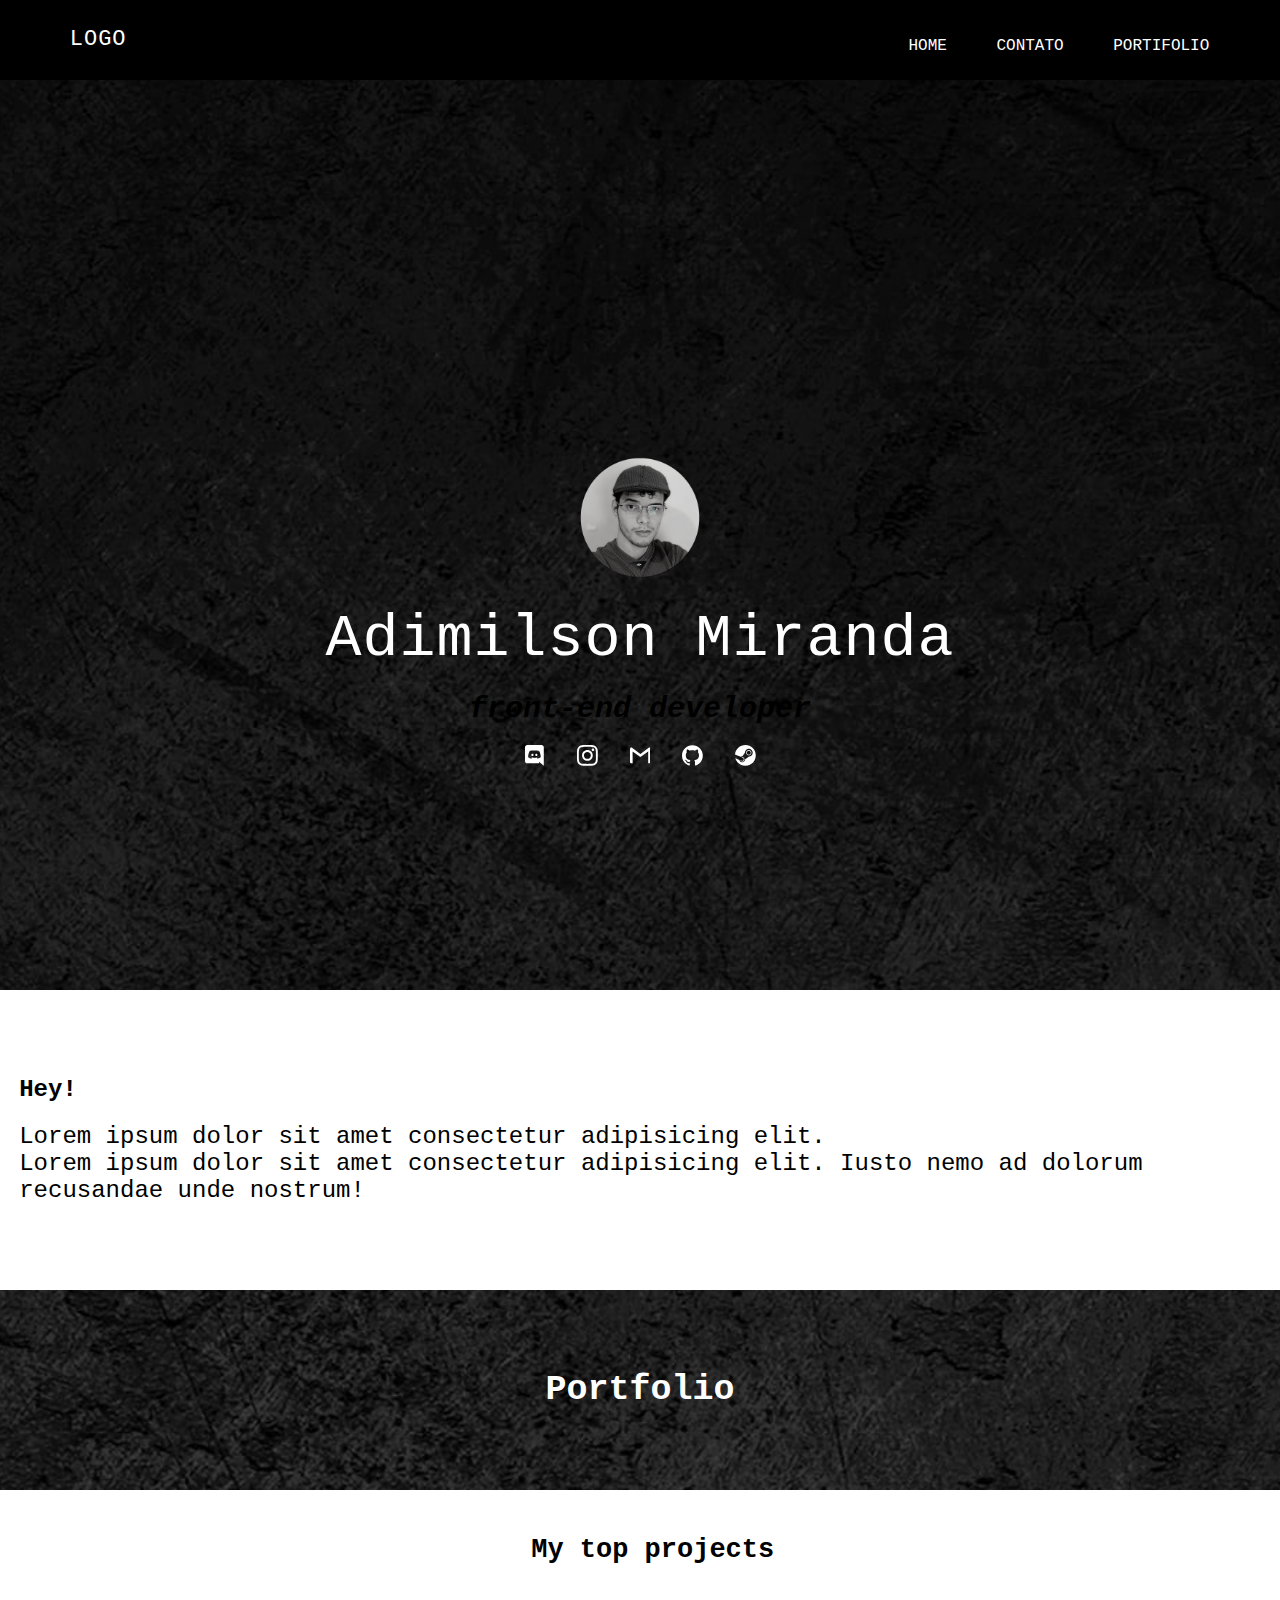
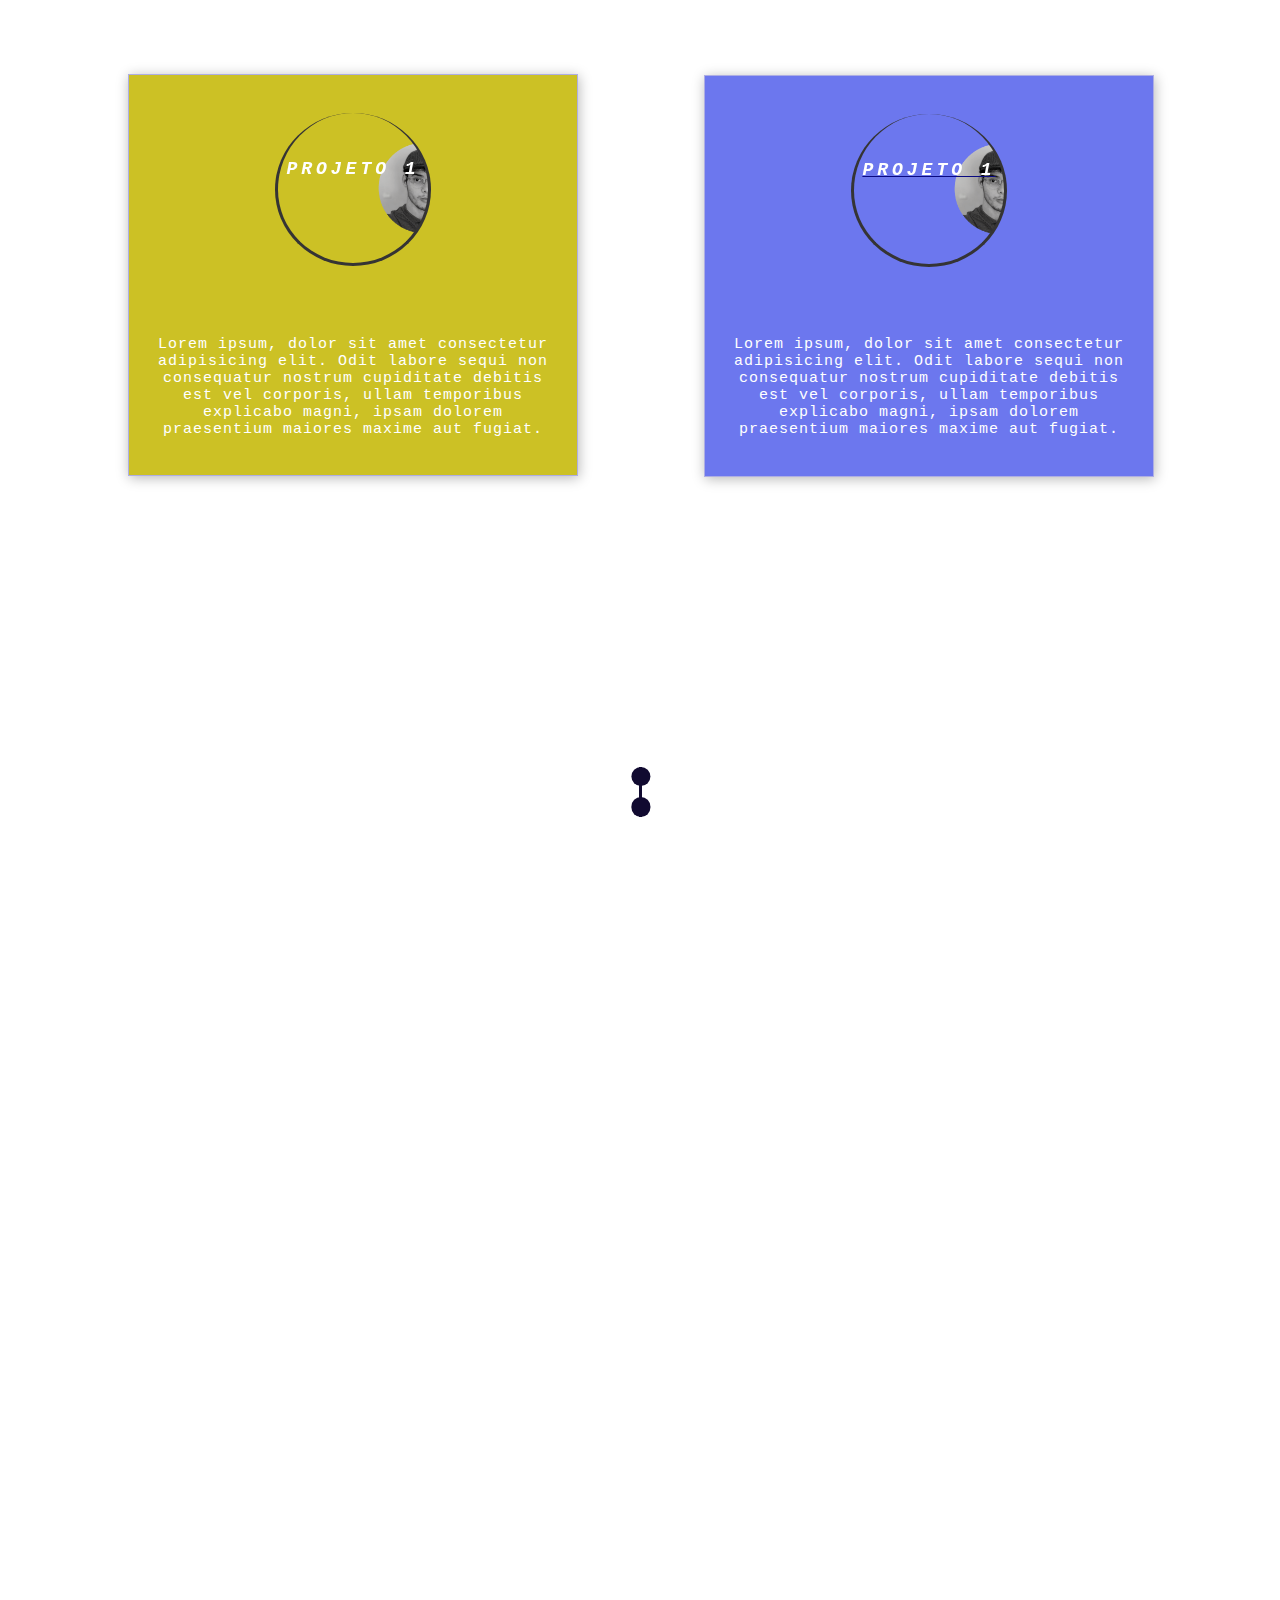
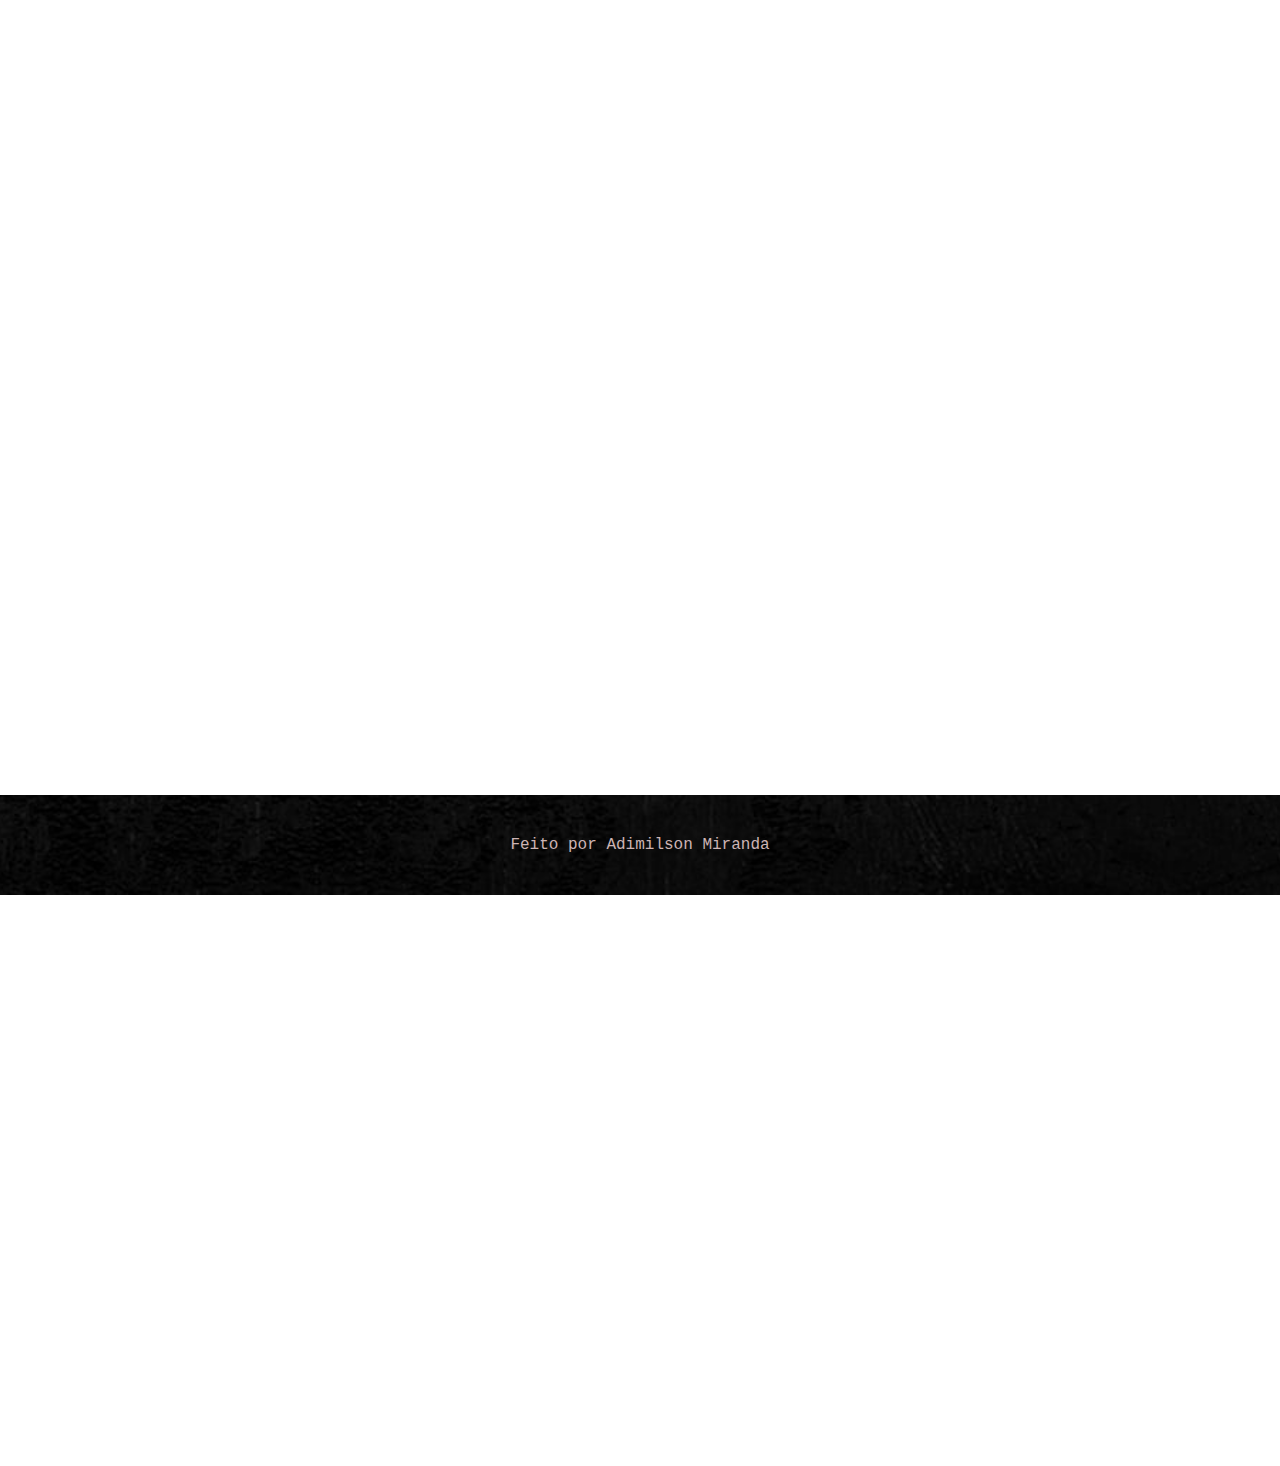
==== index.html @ b528f804 "commit" ====
<!DOCTYPE html>
<html lang="en">
<head>
    <meta charset="UTF-8">
    <meta name="viewport" content="width=device-width, initial-scale=1.0">
    <link rel="stylesheet" href="style.css">
    <title>Portifolio</title>
</head>
<body>
    <header>
        <main class="mine">
        <div class="checkbox-wrapper">
                <div class="nav">
                    <div class="logo"> 
                      LOGO
                    </div>
                        <div class="menu">
                            <nav class="menu-items">
                                <ul>
                                   <li>
                                        <a href="index.html">HOME</a>
                                    </li>
                                    <li>
                                        <a href="index2.html">CONTATO</a>
                                    </li>
                                    <li>
                                        <a href="#">PORTIFOLIO</a>
                                    </li>
                                </ul>
                            </nav>
                        </div>
                </div>
            </div>
        </div>
    </main>
    </header>
    
    <header class="header-container">
        <div class="container1">
            <img src="./img/3.png" width="100%" height="100%" />
        </div>
        <h1>Adimilson Miranda</h1>
        <h2>front-end developer</h2>
            <div class="social-media">
                <a target="_blank" rel="noopener" class="click.discord" title="DiogoCorreia#7295">
                    <svg class="jss17" role="img" viewBox="0 0 24 24">
                        <title>Discord</title>
                        <path d="M20.222 0c1.406 0 2.54 1.137 2.607 2.475V24l-2.677-2.273-1.47-1.338-1.604-1.398.67 2.205H3.71c-1.402 0-2.54-1.065-2.54-2.476V2.48C1.17 1.142 2.31.003 3.715.003h16.5L20.222 0zm-6.118 5.683h-.03l-.202.2c2.073.6 3.076 1.537 3.076 1.537-1.336-.668-2.54-1.002-3.744-1.137-.87-.135-1.74-.064-2.475 0h-.2c-.47 0-1.47.2-2.81.735-.467.203-.735.336-.735.336s1.002-1.002 3.21-1.537l-.135-.135s-1.672-.064-3.477 1.27c0 0-1.805 3.144-1.805 7.02 0 0 1 1.74 3.743 1.806 0 0 .4-.533.805-1.002-1.54-.468-2.14-1.404-2.14-1.404s.134.066.335.2h.06c.03 0 .044.015.06.03v.006c.016.016.03.03.06.03.33.136.66.27.93.4.466.202 1.065.403 1.8.536.93.135 1.996.2 3.21 0 .6-.135 1.2-.267 1.8-.535.39-.2.87-.4 1.397-.737 0 0-.6.936-2.205 1.404.33.466.795 1 .795 1 2.744-.06 3.81-1.8 3.87-1.726 0-3.87-1.815-7.02-1.815-7.02-1.635-1.214-3.165-1.26-3.435-1.26l.056-.02zm.168 4.413c.703 0 1.27.6 1.27 1.335 0 .74-.57 1.34-1.27 1.34-.7 0-1.27-.6-1.27-1.334.002-.74.573-1.338 1.27-1.338zm-4.543 0c.7 0 1.266.6 1.266 1.335 0 .74-.57 1.34-1.27 1.34-.7 0-1.27-.6-1.27-1.334 0-.74.57-1.338 1.27-1.338z"></path>
                    </svg>
                </a>
        
                <a target="_blank" rel="noopener" class="click.instagram" href="https://www.instagram.com/diogotc2002/" title="@diogotc2002">
                    <svg class="jss17" role="img" viewBox="0 0 24 24">
                        <title>Instagram</title>
                        <path d="M12 0C8.74 0 8.333.015 7.053.072 5.775.132 4.905.333 4.14.63c-.789.306-1.459.717-2.126 1.384S.935 3.35.63 4.14C.333 4.905.131 5.775.072 7.053.012 8.333 0 8.74 0 12s.015 3.667.072 4.947c.06 1.277.261 2.148.558 2.913.306.788.717 1.459 1.384 2.126.667.666 1.336 1.079 2.126 1.384.766.296 1.636.499 2.913.558C8.333 23.988 8.74 24 12 24s3.667-.015 4.947-.072c1.277-.06 2.148-.262 2.913-.558.788-.306 1.459-.718 2.126-1.384.666-.667 1.079-1.335 1.384-2.126.296-.765.499-1.636.558-2.913.06-1.28.072-1.687.072-4.947s-.015-3.667-.072-4.947c-.06-1.277-.262-2.149-.558-2.913-.306-.789-.718-1.459-1.384-2.126C21.319 1.347 20.651.935 19.86.63c-.765-.297-1.636-.499-2.913-.558C15.667.012 15.26 0 12 0zm0 2.16c3.203 0 3.585.016 4.85.071 1.17.055 1.805.249 2.227.415.562.217.96.477 1.382.896.419.42.679.819.896 1.381.164.422.36 1.057.413 2.227.057 1.266.07 1.646.07 4.85s-.015 3.585-.074 4.85c-.061 1.17-.256 1.805-.421 2.227-.224.562-.479.96-.899 1.382-.419.419-.824.679-1.38.896-.42.164-1.065.36-2.235.413-1.274.057-1.649.07-4.859.07-3.211 0-3.586-.015-4.859-.074-1.171-.061-1.816-.256-2.236-.421-.569-.224-.96-.479-1.379-.899-.421-.419-.69-.824-.9-1.38-.165-.42-.359-1.065-.42-2.235-.045-1.26-.061-1.649-.061-4.844 0-3.196.016-3.586.061-4.861.061-1.17.255-1.814.42-2.234.21-.57.479-.96.9-1.381.419-.419.81-.689 1.379-.898.42-.166 1.051-.361 2.221-.421 1.275-.045 1.65-.06 4.859-.06l.045.03zm0 3.678c-3.405 0-6.162 2.76-6.162 6.162 0 3.405 2.76 6.162 6.162 6.162 3.405 0 6.162-2.76 6.162-6.162 0-3.405-2.76-6.162-6.162-6.162zM12 16c-2.21 0-4-1.79-4-4s1.79-4 4-4 4 1.79 4 4-1.79 4-4 4zm7.846-10.405c0 .795-.646 1.44-1.44 1.44-.795 0-1.44-.646-1.44-1.44 0-.794.646-1.439 1.44-1.439.793-.001 1.44.645 1.44 1.439z"></path>
                    </svg>
                </a>
        
                <a target="_blank" rel="noopener" class="click.email" href="mailto:me@diogotc.com" title="me@diogotc.com">
                    <svg class="jss17" role="img" viewBox="0 0 24 24">
                        <title>E-mail</title>
                        <path d="M24 4.5v15c0 .85-.65 1.5-1.5 1.5H21V7.387l-9 6.463-9-6.463V21H1.5C.649 21 0 20.35 0 19.5v-15c0-.425.162-.8.431-1.068C.7 3.16 1.076 3 1.5 3H2l10 7.25L22 3h.5c.425 0 .8.162 1.069.432.27.268.431.643.431 1.068z"></path>
                    </svg>
                </a>
        
                <a target="_blank" rel="noopener" class="click.github" href="https://github.com/diogotcorreia" title="diogotcorreia">
                    <svg class="jss17" role="img" viewBox="0 0 24 24">
                        <title>GitHub</title>
                        <path d="M12 .297c-6.63 0-12 5.373-12 12 0 5.303 3.438 9.8 8.205 11.385.6.113.82-.258.82-.577 0-.285-.01-1.04-.015-2.04-3.338.724-4.042-1.61-4.042-1.61C4.422 18.07 3.633 17.7 3.633 17.7c-1.087-.744.084-.729.084-.729 1.205.084 1.838 1.236 1.838 1.236 1.07 1.835 2.809 1.305 3.495.998.108-.776.417-1.305.76-1.605-2.665-.3-5.466-1.332-5.466-5.93 0-1.31.465-2.38 1.235-3.22-.135-.303-.54-1.523.105-3.176 0 0 1.005-.322 3.3 1.23.96-.267 1.98-.399 3-.405 1.02.006 2.04.138 3 .405 2.28-1.552 3.285-1.23 3.285-1.23.645 1.653.24 2.873.12 3.176.765.84 1.23 1.91 1.23 3.22 0 4.61-2.805 5.625-5.475 5.92.42.36.81 1.096.81 2.22 0 1.606-.015 2.896-.015 3.286 0 .315.21.69.825.57C20.565 22.092 24 17.592 24 12.297c0-6.627-5.373-12-12-12"></path>
                    </svg>
                </a>
        
                <a target="_blank" rel="noopener" class="click.steam" href="https://steamcommunity.com/id/rexcantor64" title="rexcantor64">
                    <svg class="jss17" role="img" viewBox="0 0 24 24">
                        <title>Steam</title>
                        <path d="M11.979 0C5.678 0 .511 4.86.022 11.037l6.432 2.658c.545-.371 1.203-.59 1.912-.59.063 0 .125.004.188.006l2.861-4.142V8.91c0-2.495 2.028-4.524 4.524-4.524 2.494 0 4.524 2.031 4.524 4.527s-2.03 4.525-4.524 4.525h-.105l-4.076 2.911c0 .052.004.105.004.159 0 1.875-1.515 3.396-3.39 3.396-1.635 0-3.016-1.173-3.331-2.727L.436 15.27C1.862 20.307 6.486 24 11.979 24c6.627 0 11.999-5.373 11.999-12S18.605 0 11.979 0zM7.54 18.21l-1.473-.61c.262.543.714.999 1.314 1.25 1.297.539 2.793-.076 3.332-1.375.263-.63.264-1.319.005-1.949s-.75-1.121-1.377-1.383c-.624-.26-1.29-.249-1.878-.03l1.523.63c.956.4 1.409 1.5 1.009 2.455-.397.957-1.497 1.41-2.454 1.012H7.54zm11.415-9.303c0-1.662-1.353-3.015-3.015-3.015-1.665 0-3.015 1.353-3.015 3.015 0 1.665 1.35 3.015 3.015 3.015 1.663 0 3.015-1.35 3.015-3.015zm-5.273-.005c0-1.252 1.013-2.266 2.265-2.266 1.249 0 2.266 1.014 2.266 2.266 0 1.251-1.017 2.265-2.266 2.265-1.253 0-2.265-1.014-2.265-2.265z"></path>
                    </svg>
                </a>
            </div>
        </div>
    </header>
        <div class="MuiBox" id="aboutme">
            <div class="MuiContainer">
                <div>
                    <p class="hey">
                        <strong>Hey!</strong>
                    </p>
                    <p>Lorem ipsum dolor sit amet consectetur adipisicing elit.<br>
                        Lorem ipsum dolor sit amet consectetur adipisicing elit. Iusto nemo ad 
                        dolorum recusandae unde nostrum!
                    </p>
                </div>
            </div>
        </div>
        <div class="jss19" id="portfolio">
            <h4 class="portifolio">Portfolio</h4>
        </div>
    <main class="container">
        <h5 class="topprojects">My top projects</h5>
        <div class="card-container">
            <a href="https://github.com/AdimilsonMS/Google.homePage">
            <div class="card">
                <div class="card-wrapper">
                    <h2>Projeto 1</h2>
                    <p>Vem ver</p>
                </div>
            </div>
            </a>
            <div class="card-text">
                Lorem ipsum, dolor sit amet consectetur adipisicing elit. Odit labore sequi non consequatur
                nostrum cupiditate debitis est vel corporis, ullam temporibus explicabo magni, ipsam dolorem praesentium maiores maxime aut fugiat.
            </div>
        </div>
    </main>
    <main class="container">
        <div class="card-container2">
           <a href="https://github.com/AdimilsonMS/InstagramLoginScreen">
            <div class="card">
                <div class="card-wrapper"> 
                    <h2>Projeto 1</h2>
                    <p>Vem ver</p>
                </div>
            </div>
            </a>
            <div class="card-text">
                Lorem ipsum, dolor sit amet consectetur adipisicing elit. Odit labore sequi non consequatur
                nostrum cupiditate debitis est vel corporis, ullam temporibus explicabo magni, ipsam dolorem praesentium maiores maxime aut fugiat.
            </div>
        </div>
        <div class="container">
            <div class="top-section">
                <h1>Timeline</h1>
            </div>
        </div>
        <div class="timeline">
            <div class="line"></div>
            <div class="section">
                <div class="bead"></div>
                <div class="content">
                   <h2>Web Design</h2>
                    <p>
                        Lorem ipsum dolor sit amet consectetur adipisicing elit. 
                        Laudantium, doloribus consequatur recusandae quaerat modi tempore tempora 
                    </p>
                </div>
            </div>
    
    
            <div class="section">
                <div class="bead"></div>
                <div class="content">
                   <h2>Backend</h2>
                    <p>
                        Lorem ipsum dolor sit amet consectetur adipisicing elit. 
                        Laudantium, doloribus consequatur recusandae quaerat modi tempore tempora 
                    </p>
                </div>
            </div>
    
    
            <div class="section">
                <div class="bead"></div>
                <div class="content">
                   <h2>SEO optimized</h2>
                    <p>
                        Lorem ipsum dolor sit amet consectetur adipisicing elit. 
                        Laudantium, doloribus consequatur recusandae quaerat modi tempore tempora 
                    </p>
                </div>
            </div>
    
    
            <div class="section">
                <div class="bead"></div>
                <div class="content">
                   <h2>Web Design</h2>
                    <p>
                        Lorem ipsum dolor sit amet consectetur adipisicing elit. 
                        Laudantium, doloribus consequatur recusandae quaerat modi tempore tempora 
                    </p>
                </div>
            </div>
            
        </div>
        
        <script src="timeline.js"></script>
    
    </main>
    <footer class="footer">
        Feito por Adimilson Miranda
    </footer>
</body>
</html>
---- style.css ----
body {
    margin: 0;
    padding: 0;
    width: 100%;
    font-family:OCR A Std, monospace;
    background-image:url("./img/background2.jpg");
    background-repeat: no-repeat;
    background-size: cover;
    background-position: center;
    
}

svg {
    filter: invert(100%) sepia(100%) saturate(0%) hue-rotate(288deg) brightness(102%) contrast(102%);
}

.nav {
    position: fixed;
    top: 0;
    left: 0;
    margin: 0;
    padding: 0;
    width: 100%;
    height: 80px;
    background-color: black;
    z-index: 12;
}

.logo {
    letter-spacing: 1px;
    float: left;
    color: rgb(255, 255, 255);
    font-size: 22px;
    line-height: 80px;
    padding: 0 6ex;
}
.menu {
    float: right;
    line-height: 60px;
    margin: 0;
    padding: 0 6ex;
}

.menu ul {
    list-style: none;
}

.menu ul li{
    display: inline-block;
    
}

.menu ul li a {
    text-decoration: none;
    color: white;
    font-weight: lighter;
    padding: 0 20px;
    
}

.header-container {
    height: 150vh;
    width: 100%;
    background-color: none;
    margin-top: -35.5rem;
    background-repeat: no-repeat;
    background-position: center;
    display:flex;
    box-sizing: border-box;
    align-content: center;
    flex-direction: column;
    justify-content: flex-end;
    align-items: center;

}

.portifolio {
    display: flex;
    align-items: center;
    flex-direction: column-reverse;
    font-size: 35px;
    margin: 5rem;
    color: white;
}

.topprojects {
    display: flex;
    align-items: center;
    flex-direction: column-reverse;
    font-size: 27px;
    margin-left: 41.5%;
    color: black;
}

.container1 img {
    max-width: 350px;
    width: auto;
    height: auto;
    color: white; 
}



h1 {
    font-size: 60px;
    text-transform: 4px;
    letter-spacing: 2px;
    margin-top: -1rem;
    color: white;
    margin-bottom: 0%;
}
h2 {
    font-size: 30px;
    font-style: italic;
    text-transform: 4px;
    margin-top: .3rem;
    color: white;
}

.social-media {
    margin-top: 1rem;
    display: flex;
    align-items: center;
    margin-top: -1rem;


}

.social-media a {
    text-decoration: none;
    padding: 1rem;
    min-width: 1.3rem;
    display: flex;
    align-items: center;
    justify-content: center;
    transition: .5s ease-in-out;
    background-color: none;

}

a:hover {
    background-color: none;
}



.MuiContainer {
    margin: 3rem 0;
    width: 100%;
    height: 300px;
    display: flex;
    align-items: center;
    justify-content: center;
    text-align:left;
    font-size: 1.5rem;
    background-color: white;
    color: black;
    margin-top: 13rem;
    
}

.container {
    font-size: 10px;
    height:auto;
    width: 100%;
    display: flex;
    flex-direction: column;
    justify-content: space-evenly;
    background-color: white;
    align-content: flex-start;
    flex-wrap: wrap;
}

.card-container {
    box-shadow: 1px 2px 12px rgba(0, 0, 0, 0.284);
    display: flex;
    flex-direction: column;
    justify-content: space-evenly;
    align-items: center;
    height: 400px;
    width: 35%;
    border: 1.5px solid #aeaee3;
    margin: 4rem;
    margin-left: 8rem;
    margin-bottom: 3rem;
    background-color: rgb(204, 193, 37);

}

.card-container2 {
    box-shadow: 1px 2px 12px rgba(0, 0, 0, 0.284);
    display: flex;
    flex-direction: column;
    justify-content: space-evenly;
    align-items: center;
    height: 400px;
    width: 35%;
    border: 1.5px solid #aeaee3;
    margin-left: 55%;
    margin-top: -28.1rem;
    margin-bottom: 3rem;
    background-color: rgb(108, 119, 238);
}


.header a {
    margin: 10px 0;
    color:#d6c3c3;
    text-decoration: none;
    text-transform: uppercase;
    letter-spacing: 4px;
    font-size: 40px;
}

.card-container a {
    text-decoration: none;
    background: none;
}

.card {
    width: 150px;
    height: 150px;
    border-radius: 100%;
    border: solid 3px;
    margin: 2rem 0 2rem 0;
    margin-top: 1px;
    display: flex;
    align-items: center;
    justify-content:center;
    background-color: none;
    background-image: url("./img/1.png");
    background-position: center;
    background-size: cover;
    background-repeat: no-repeat;
    filter: grayscale(0.5);
    color:#363434;
    cursor: pointer;
    transition: 0.5s ease-in-out;
    text-decoration: none;
    border-top: 3rem;
}
.card-text {
    width: 90%;
    letter-spacing: 1px;
    color: rgb(255, 255, 255);
    font-size: 15px;
    text-align: center;
 
}

.card-wrapper {
    text-align: center;
    display: flex;
    flex-direction: column;
    justify-content:center;
    align-items: center;
    position: relative;
    text-decoration: none;
}

.card-wrapper::before {
    content: '';
    position: absolute;
    height: 100px;
    width: 100px;
    border-radius: 50%;
    display: block;
    border: 1px solid #bee8af;
    opacity: 0;
    transition: 0.5s ease-in-out;
}

.card-wrapper h2 {
    font-size: 18px;
    text-transform: uppercase;
    letter-spacing: 4px;
    margin: 0;
    transition: 0.5s ease-in-out;
    color:#ffffff;
}

.card-wrapper p {
    font-size: 0;
    visibility: visible;
    opacity: 0;
    font-weight: bold;
    text-transform: uppercase;
    transition: 0.5s ease-in-out;
}


.card:hover {
    filter: unset;
}

.card:hover > .card-wrapper::before {
    height: 130px;
    width: 130px;
    opacity: 1;
}

.card:hover > .card-wrapper p {
    opacity: 1;
    visibility: visible;
    font-size: 10px;
}

.footer {
    width: 100%;
    height: 100px;
    background-color: none;
    display: flex;
    align-items: center;
    justify-content: center;
    color: #cdb4b4;
    }

    .top-section{
        text-align: center;
        padding: 4rem 0;
        max-width: 600px;
        margin: 0 auto;
        font-size: 40px;
    }
    
    .timeline{
        position: relative;
        min-height: 150px;
        margin-top: 7rem;
    }
    
    .line{
        position: absolute;
        z-index: 2;
        left: calc(50% - 1px);
        width: 3px;
        top: -50px;
        bottom: -50px;
        background-color: rgb(17, 10, 48);
        display: none;
    
    }
    
    .line:before,
    .line:after{
        position: absolute;
        display: block;
        content: '';
        height: 1.2rem;
        width: 1.2rem;
        border-radius: 50%;
        background-color: rgb(17, 10, 48);
        left: 50%;
        transform: translateX(-50%);
    }
    
    .line:after{
        bottom: 0;
    }
    
    .section{
        display: flex;
        justify-content: flex-end;
        opacity: 0;
        transform: translateX(-100%);
        transition: 600ms ease;
        position: relative;
        z-index: 1;
        margin: 50px 0;
        padding: 1rem;
        border-radius: 1rem;
        align-items: center;
        min-height: 300px;
    }
    
    .section:nth-child(odd){
        flex-direction: row-reverse;
        transform: translateX(100%);
    }
    
    .bead{
        position: absolute;
        display: block;
        height: 2.2rem;
        width: 2.2rem;
        border-radius: 50%;
        background-color: rgba(74, 253, 142, 0.403);
        left: 50%;
        top: 20%;
        transform: translateX(-50%);
    }
    .bead::after{
        content: ' ';
        width: 1.2rem;
        height: 1.2rem;
        background-color: rgb(17, 10, 48);
        border-radius: 50%;
        position: absolute;
        top: 50%;
        left: 50%;
        transform: translate(-50%, -50%);
    }
    
    
    .content{
        width: calc(50% - 2rem);
        background-color: rgb(255, 255, 255);
        height: 15rem;
        box-shadow: 1px 2px 12px rgba(0, 0, 0, 0.284);
        font-size: 15px;
    
    }
    
    h2,
    p {
        margin: 1.2rem;
        color: #000;
    }
    
    .date{
        margin-top: -12rem;
        position: absolute;
        margin-left: 25rem;
    }
    
    .date2{
        margin-top: -12rem;
        position: absolute;
        margin-right: 25rem;
    }
    
    
    .show-me:nth-child(n){
        transform: none;
        opacity: 1;
    }
    
    h1{
        font-weight: 400;
        letter-spacing: 1px;
    }
    
    
    

@media (max-width: 781px) {
    html {
        font-size: 70%;
    }
    
    
    h1 {
        font-size: 30px;
        margin-left: -3rem;
    }
    h2 {
        font-size: 30px;
        margin-left: -3rem;
    }
    .card {
        width: 160px;
        height: 160px;
    }
    .card:hover > .card-wrapper p {
        font-size: 7px;
    }
    .card-wrapper h2 {
        font-size: 20px;
    }

    .social-media {
        margin-left: -3rem;
    }
    .card:hover > .card-wrapper::before {
        height: 110px;
        width: 110px;
        opacity: 1;
    }

    .topprojects {
        display: flex;
        align-items: center;
        flex-direction: column-reverse;
        font-size: 27px;
        margin-left: 10%;
        color: black;
    }

    .container {
        font-size: 10px;
        height:auto;
        width: 100%;
        display: flex;
        flex-direction: column;
        justify-content: space-evenly;
        background-color: white;
        align-content: flex-start;
        flex-wrap: wrap;
    }
    
    .card-container {
        box-shadow: 1px 2px 12px rgba(0, 0, 0, 0.284);
        display: flex;
        flex-direction: column;
        justify-content: space-evenly;
        align-items: center;
        height: 450px;
        width: 70%;
        border: 1.5px solid #aeaee3;
        margin: 4rem;
        margin-left: 15%;
        margin-bottom: 3rem;
        background-color: rgb(204, 193, 37);
    
    }
    
    .card-container2 {
        box-shadow: 1px 2px 12px rgba(0, 0, 0, 0.284);
        display: flex;
        flex-direction: column;
        justify-content: space-evenly;
        align-items: center;
        height: 450px;
        width: 70%;
        border: 1.5px solid #aeaee3;
        margin-left: 15%;
        margin-top: 4rem;
        margin-bottom: 3rem;
        background-color: rgb(108, 119, 238);
    }
    
}
@media (max-width: 432px) {

    .container1 img {
        max-width: 280px;
    }
    h1 {
        font-size: 26px;
        margin-left: -1.5rem;
        margin-bottom: 1.5rem;
    }
    h2 {
        font-size: 20px;
        margin-left: -3rem;
    }
    .card {
        width: 150px;
        height: 150px;
        box-shadow: 1px 2px 12px rgba(255, 255, 255, 0.284);
    }
    .card:hover > .card-wrapper p {
        font-size: 3.5px;
    }
    .card-wrapper h2 {
        font-size: 10px;
    }
    .social-media {
        margin-left: -1.5rem;
    }
    .card:hover > .card-wrapper::before {
        height: 60px;
        width: 60px;
        opacity: 1;
    }

    .header-container {
        height: 55vh;
        width: 100vw;
        background-size: contain;
        display: flex;
        justify-content: flex-end;
        align-items: center;
        box-sizing: border-box;
        padding: 40px;
        position: relative;
        font-size: 1rem;
        flex-wrap: nowrap;
        align-content: flex-start;
        flex-direction: column;
        margin-top: 5rem;
        margin-bottom: 20rem;
    }
    .footer {
        width: 100%;
        height: 50px;
    }

    .menu {
        padding: 0 2.4ex;
        margin-top: -1rem;
    }

    .menu-items ul li a {
        font-size: 11px;
        padding: 0 1.4ex;
    }

    .logo{
        margin-top: -1rem;
        font-size: 13px;
        padding: 0 2.4ex;
    }
    main {
        width: 100%;
        height: 60px;
    }

    .MuiContainer{
        margin: 3rem 0;
        width: 100%;
        height: 400px;
        font-size: 25px;
    }

    .MuiContainer p {
        margin-left: 2rem;
    }
    .hey{
        margin-left: 2rem;
        margin-top: -2rem;
    }

    .social-media a {
        min-width: 2.5rem;
        margin-top: 1rem;
    }

    .portifolio {
        font-size: 30px;
    }

    .topprojects{
        font-size: 22px;
        margin-right: 2rem;
    }

    .card-text{
        font-size: 15px;
    }

    .timeline{
        position: relative;
        min-height: 150px;
        margin-top: 7rem;
        margin-bottom: 8rem
    }
    
    .line{
        position: absolute;
        z-index: 2;
        left: calc(10% - 1px);
        width: 3px;
        top: -50px;
        bottom: -50px;
        background-color: rgb(17, 10, 48);
        display: none;
    
    }
    
    .line:before,
    .line:after{
        position: absolute;
        display: block;
        content: '';
        height: 1.2rem;
        width: 1.2rem;
        border-radius: 50%;
        background-color: rgb(17, 10, 48);
        left: 50%;
        transform: translateX(-50%);
    }
    
    .line:after{
        bottom: 0;
    }
    
    .section{
        display: flex;
        opacity: 0;
        transition: 600ms ease;
        position: relative;
        z-index: 1;
        margin: 10px 0;
        padding: 1rem;
        border-radius: 1rem;
        min-height: 300px;
        flex-direction: row-reverse;
        flex-wrap: wrap;
        align-items: center;
    }
    
    .section:nth-child(odd){
        flex-direction: row-reverse;
        transform: translateX(100%);
    }
    
    .bead{
        position: absolute;
        display: block;
        height: 2.2rem;
        width: 2.2rem;
        border-radius: 50%;
        background-color: rgba(74, 253, 142, 0.403);
        left: 10%;
        top: 20%;
        transform: translateX(-50%);
        
    }
    .bead::after{
        content: ' ';
        width: 1.2rem;
        height: 1.2rem;
        background-color: rgb(17, 10, 48);
        border-radius: 50%;
        position: absolute;
        top: 50%;
        left: 52%;
        transform: translate(-50%, -50%);
    }
    
    
    .content{
        width: calc(100% - 2rem);
        background-color: rgb(255, 255, 255);
        height: 19rem;
        box-shadow: 1px 2px 12px rgba(0, 0, 0, 0.284);
        font-size: 18px;
        margin-left: 4.5rem;
    
    }

    .content h2 {
        margin-left: 1.5rem;
    }
    
    h2,
    p {
        margin: 1.2rem;
        color: #000;
    }
    
    .date{
        margin-top: -21rem;
        position: absolute;
        margin-right: 100rem;
    }
    
    .date2{
        margin-top: -21rem;
        position: absolute;
        margin-right: 28rem;
    }
    
    
    .show-me:nth-child(n){
        transform: none;
        opacity: 1;
    }
    
    .top-section h1 {
        font-weight: 400;
        letter-spacing: 1px;
        color: #000;
        margin-left: 13.5rem;
    }
    


        

}
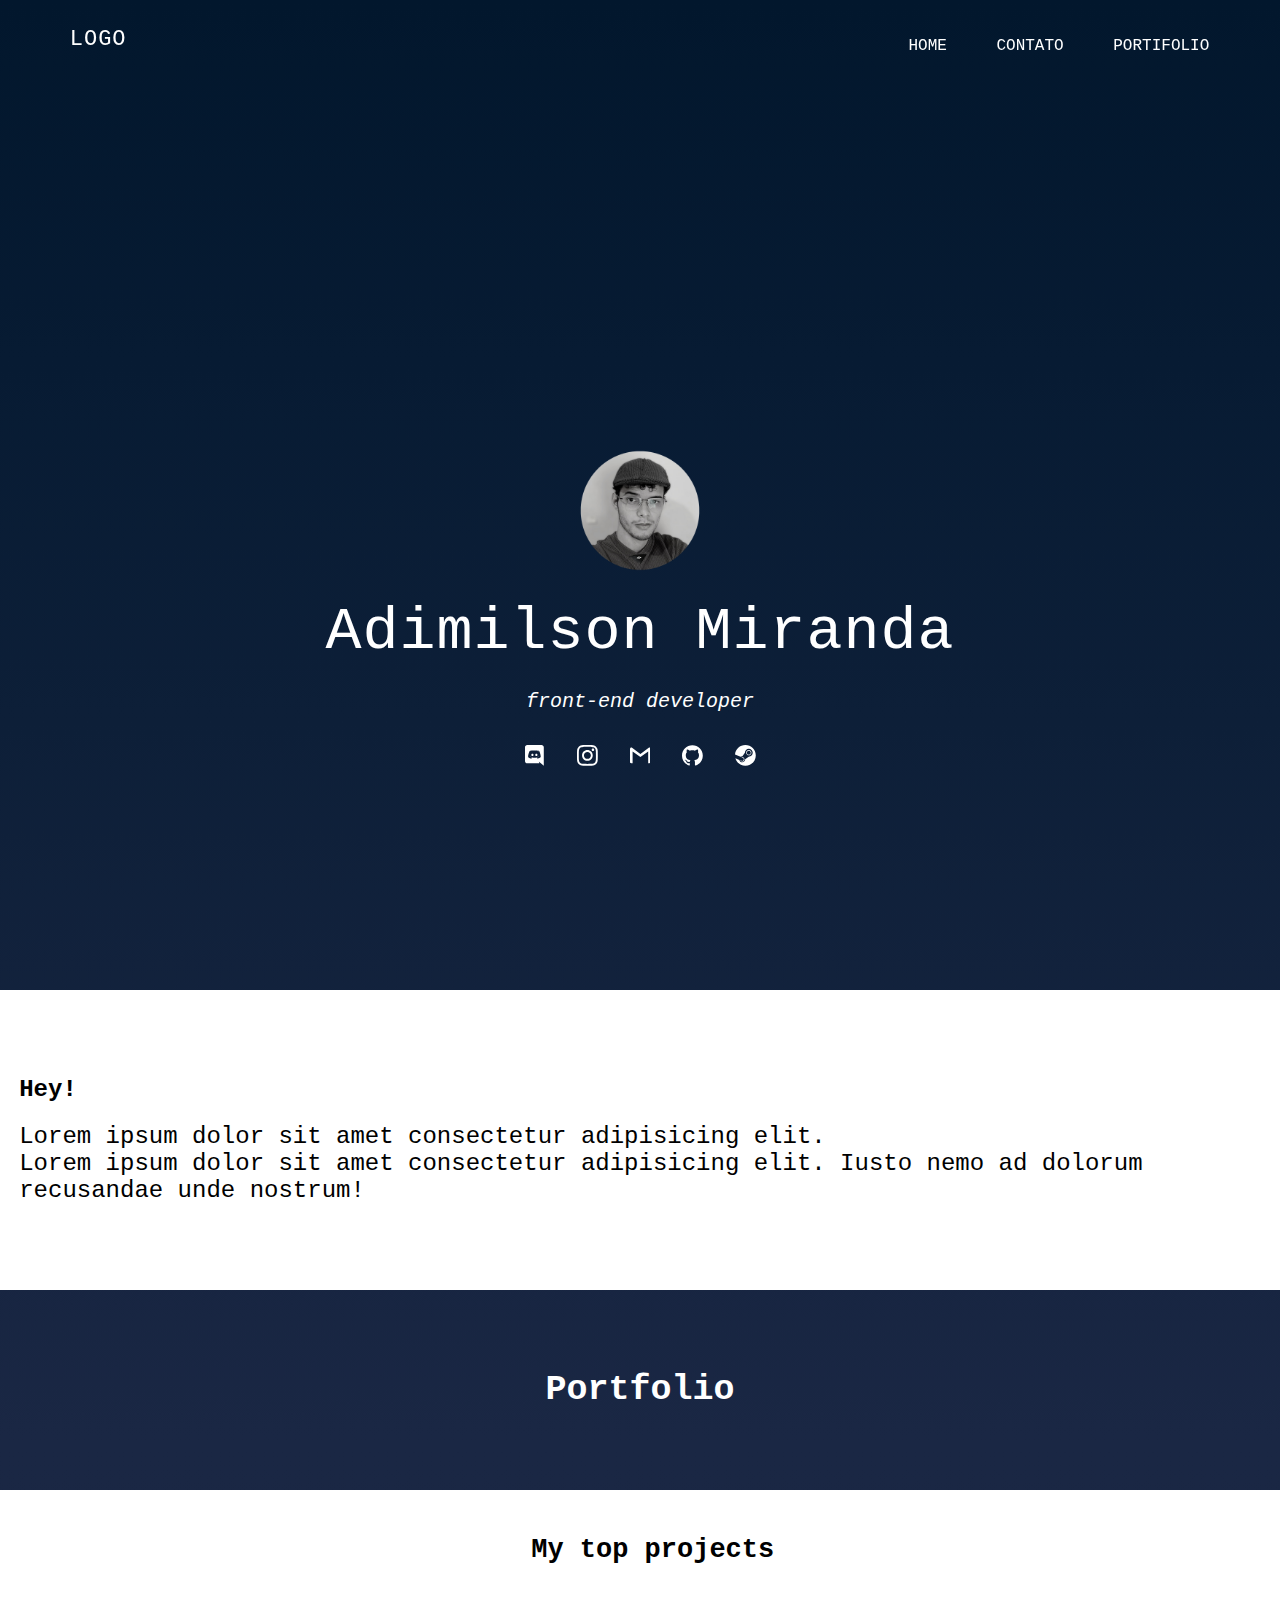
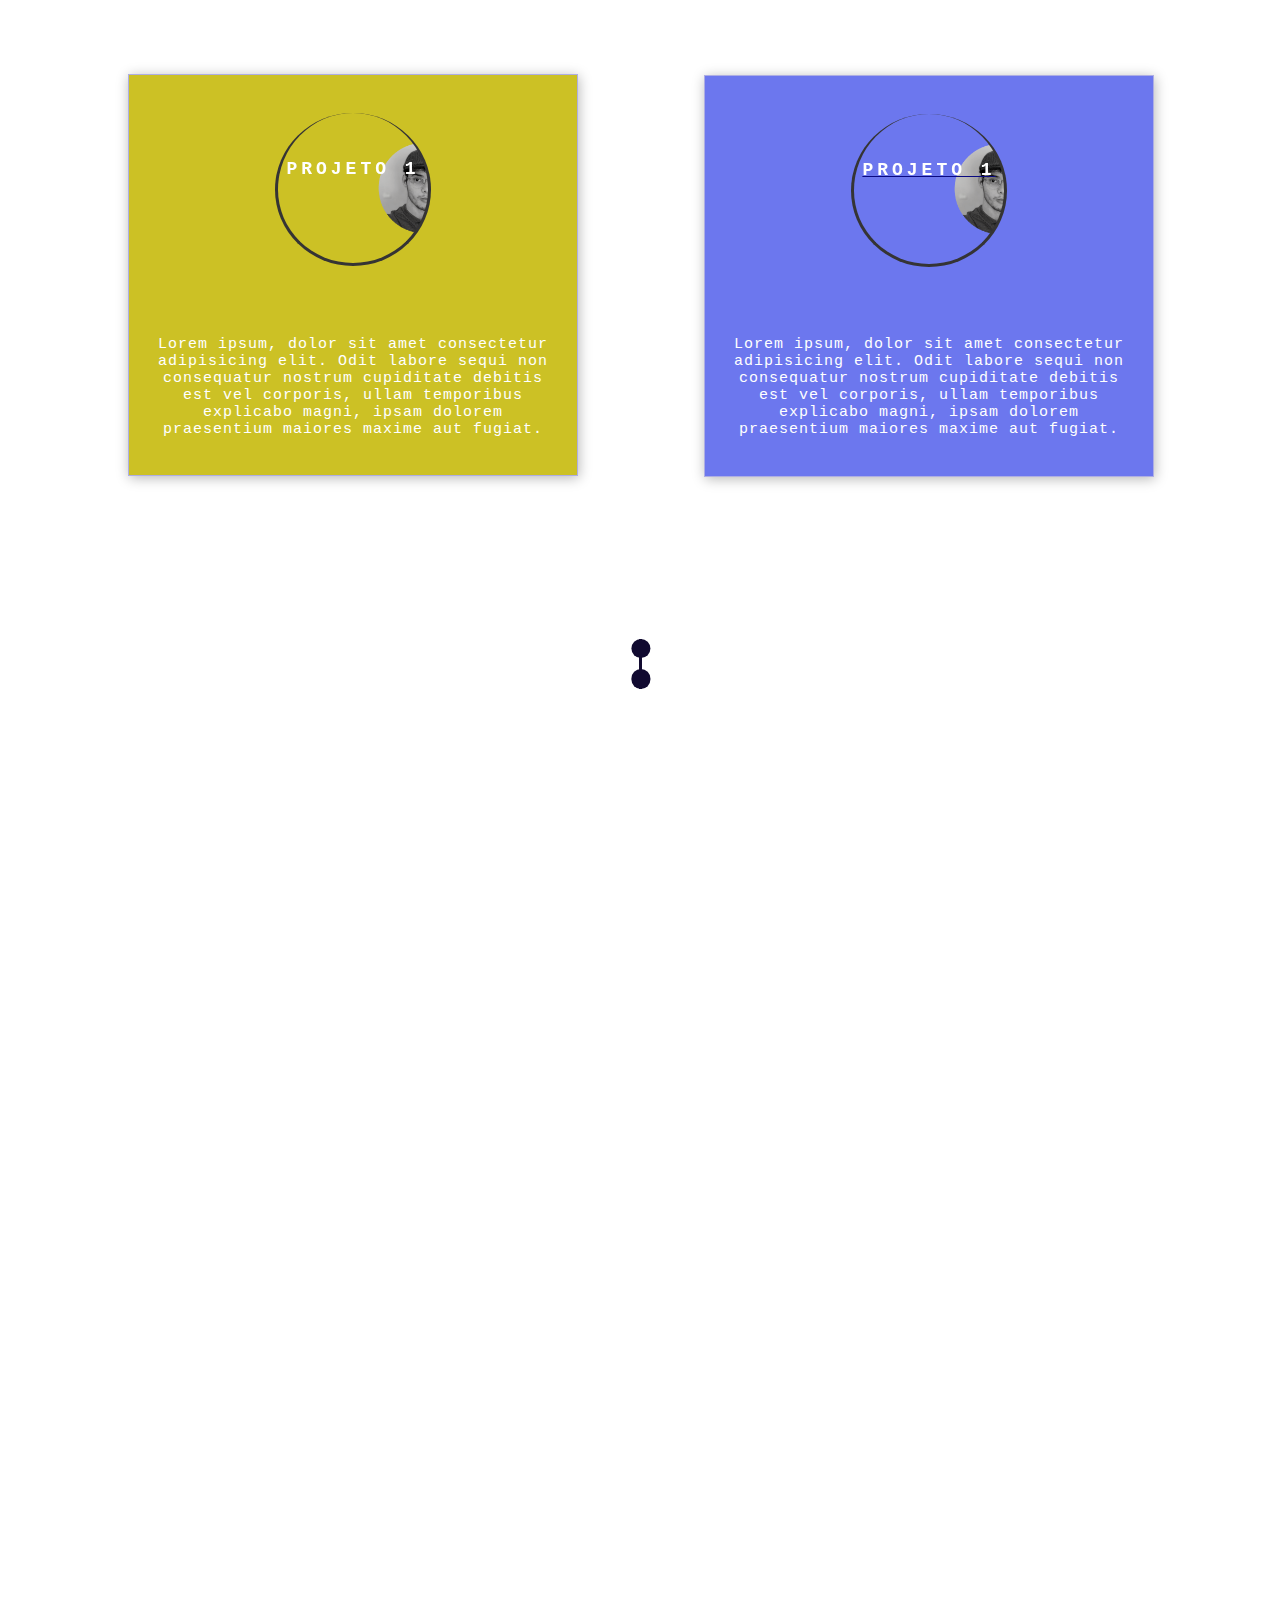
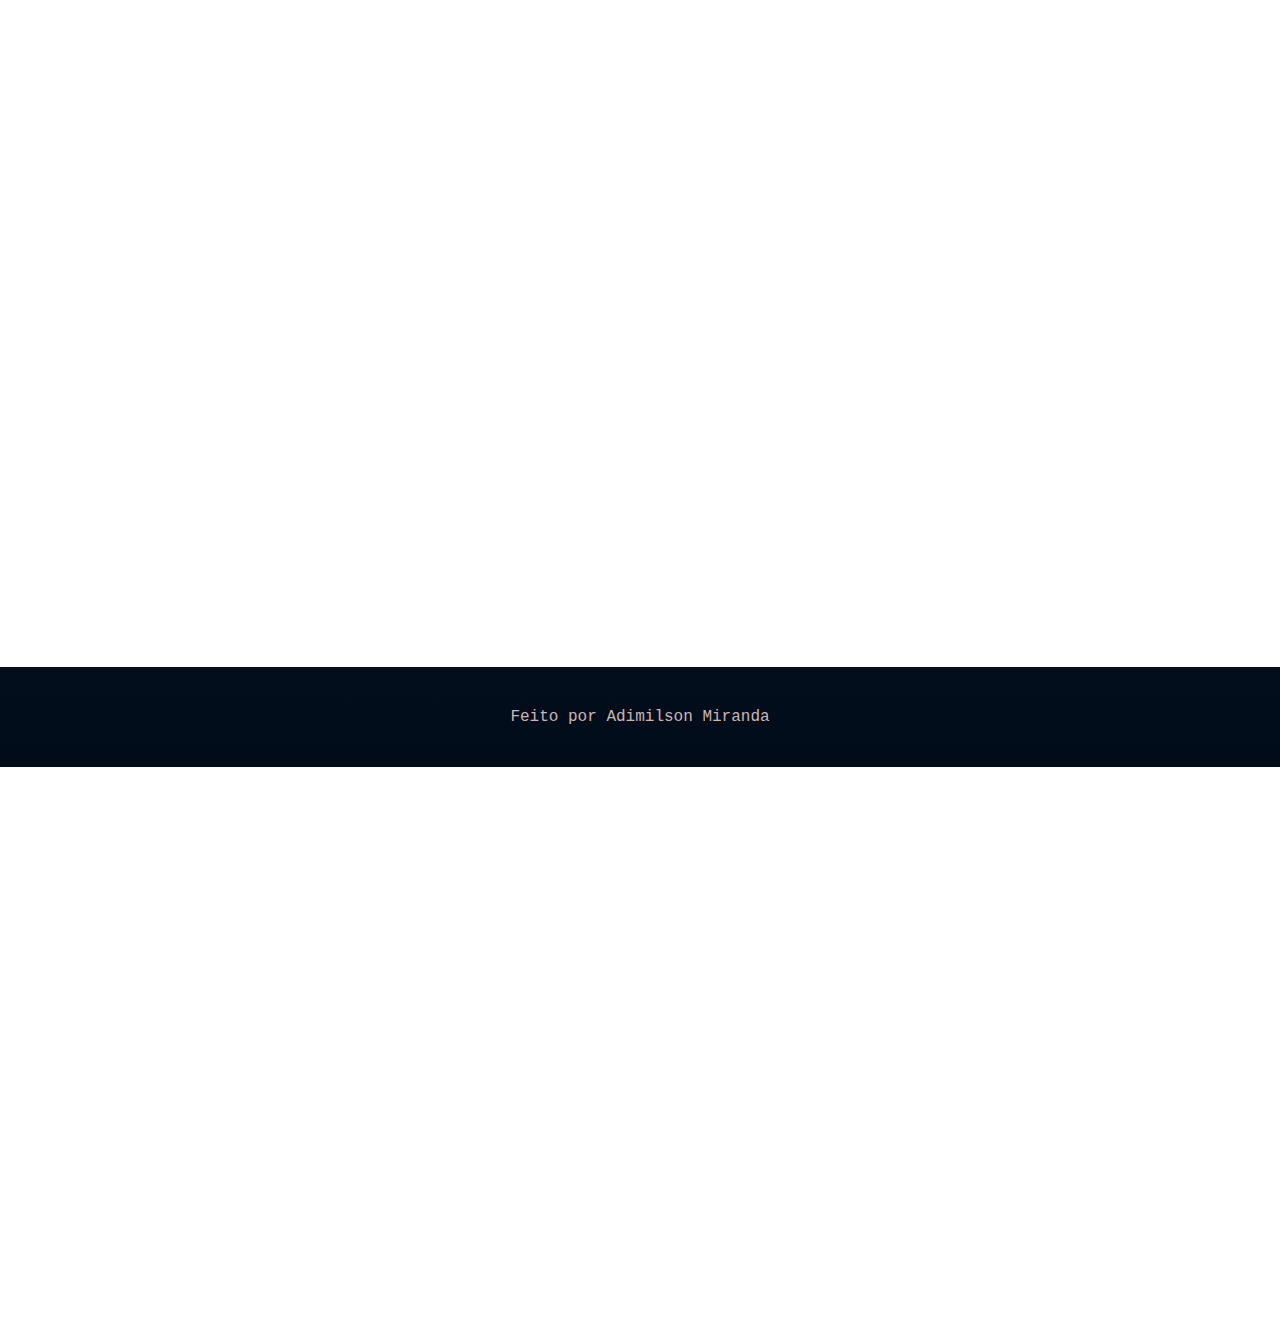
==== commit 09a00bbc: "commit" ====
--- a/index.html
+++ b/index.html
@@ -40,37 +40,37 @@
             <img src="./img/3.png" width="100%" height="100%" />
         </div>
         <h1>Adimilson Miranda</h1>
-        <h2>front-end developer</h2>
+        <h9>front-end developer</h9>
             <div class="social-media">
-                <a target="_blank" rel="noopener" class="click.discord" title="DiogoCorreia#7295">
+                <a target="_blank" rel="noopener" class="click.discord" title="Lerêveur#7555">
                     <svg class="jss17" role="img" viewBox="0 0 24 24">
                         <title>Discord</title>
                         <path d="M20.222 0c1.406 0 2.54 1.137 2.607 2.475V24l-2.677-2.273-1.47-1.338-1.604-1.398.67 2.205H3.71c-1.402 0-2.54-1.065-2.54-2.476V2.48C1.17 1.142 2.31.003 3.715.003h16.5L20.222 0zm-6.118 5.683h-.03l-.202.2c2.073.6 3.076 1.537 3.076 1.537-1.336-.668-2.54-1.002-3.744-1.137-.87-.135-1.74-.064-2.475 0h-.2c-.47 0-1.47.2-2.81.735-.467.203-.735.336-.735.336s1.002-1.002 3.21-1.537l-.135-.135s-1.672-.064-3.477 1.27c0 0-1.805 3.144-1.805 7.02 0 0 1 1.74 3.743 1.806 0 0 .4-.533.805-1.002-1.54-.468-2.14-1.404-2.14-1.404s.134.066.335.2h.06c.03 0 .044.015.06.03v.006c.016.016.03.03.06.03.33.136.66.27.93.4.466.202 1.065.403 1.8.536.93.135 1.996.2 3.21 0 .6-.135 1.2-.267 1.8-.535.39-.2.87-.4 1.397-.737 0 0-.6.936-2.205 1.404.33.466.795 1 .795 1 2.744-.06 3.81-1.8 3.87-1.726 0-3.87-1.815-7.02-1.815-7.02-1.635-1.214-3.165-1.26-3.435-1.26l.056-.02zm.168 4.413c.703 0 1.27.6 1.27 1.335 0 .74-.57 1.34-1.27 1.34-.7 0-1.27-.6-1.27-1.334.002-.74.573-1.338 1.27-1.338zm-4.543 0c.7 0 1.266.6 1.266 1.335 0 .74-.57 1.34-1.27 1.34-.7 0-1.27-.6-1.27-1.334 0-.74.57-1.338 1.27-1.338z"></path>
                     </svg>
                 </a>
         
-                <a target="_blank" rel="noopener" class="click.instagram" href="https://www.instagram.com/diogotc2002/" title="@diogotc2002">
+                <a target="_blank" rel="noopener" class="click.instagram" href="https://www.instagram.com/oru_h.s2/" title="@oru_h.s2">
                     <svg class="jss17" role="img" viewBox="0 0 24 24">
                         <title>Instagram</title>
                         <path d="M12 0C8.74 0 8.333.015 7.053.072 5.775.132 4.905.333 4.14.63c-.789.306-1.459.717-2.126 1.384S.935 3.35.63 4.14C.333 4.905.131 5.775.072 7.053.012 8.333 0 8.74 0 12s.015 3.667.072 4.947c.06 1.277.261 2.148.558 2.913.306.788.717 1.459 1.384 2.126.667.666 1.336 1.079 2.126 1.384.766.296 1.636.499 2.913.558C8.333 23.988 8.74 24 12 24s3.667-.015 4.947-.072c1.277-.06 2.148-.262 2.913-.558.788-.306 1.459-.718 2.126-1.384.666-.667 1.079-1.335 1.384-2.126.296-.765.499-1.636.558-2.913.06-1.28.072-1.687.072-4.947s-.015-3.667-.072-4.947c-.06-1.277-.262-2.149-.558-2.913-.306-.789-.718-1.459-1.384-2.126C21.319 1.347 20.651.935 19.86.63c-.765-.297-1.636-.499-2.913-.558C15.667.012 15.26 0 12 0zm0 2.16c3.203 0 3.585.016 4.85.071 1.17.055 1.805.249 2.227.415.562.217.96.477 1.382.896.419.42.679.819.896 1.381.164.422.36 1.057.413 2.227.057 1.266.07 1.646.07 4.85s-.015 3.585-.074 4.85c-.061 1.17-.256 1.805-.421 2.227-.224.562-.479.96-.899 1.382-.419.419-.824.679-1.38.896-.42.164-1.065.36-2.235.413-1.274.057-1.649.07-4.859.07-3.211 0-3.586-.015-4.859-.074-1.171-.061-1.816-.256-2.236-.421-.569-.224-.96-.479-1.379-.899-.421-.419-.69-.824-.9-1.38-.165-.42-.359-1.065-.42-2.235-.045-1.26-.061-1.649-.061-4.844 0-3.196.016-3.586.061-4.861.061-1.17.255-1.814.42-2.234.21-.57.479-.96.9-1.381.419-.419.81-.689 1.379-.898.42-.166 1.051-.361 2.221-.421 1.275-.045 1.65-.06 4.859-.06l.045.03zm0 3.678c-3.405 0-6.162 2.76-6.162 6.162 0 3.405 2.76 6.162 6.162 6.162 3.405 0 6.162-2.76 6.162-6.162 0-3.405-2.76-6.162-6.162-6.162zM12 16c-2.21 0-4-1.79-4-4s1.79-4 4-4 4 1.79 4 4-1.79 4-4 4zm7.846-10.405c0 .795-.646 1.44-1.44 1.44-.795 0-1.44-.646-1.44-1.44 0-.794.646-1.439 1.44-1.439.793-.001 1.44.645 1.44 1.439z"></path>
                     </svg>
                 </a>
         
-                <a target="_blank" rel="noopener" class="click.email" href="mailto:me@diogotc.com" title="me@diogotc.com">
+                <a target="_blank" rel="noopener" class="click.email" href="adimilson.m65@gmail.com" title="adimilson.m65@gmail.com">
                     <svg class="jss17" role="img" viewBox="0 0 24 24">
                         <title>E-mail</title>
                         <path d="M24 4.5v15c0 .85-.65 1.5-1.5 1.5H21V7.387l-9 6.463-9-6.463V21H1.5C.649 21 0 20.35 0 19.5v-15c0-.425.162-.8.431-1.068C.7 3.16 1.076 3 1.5 3H2l10 7.25L22 3h.5c.425 0 .8.162 1.069.432.27.268.431.643.431 1.068z"></path>
                     </svg>
                 </a>
         
-                <a target="_blank" rel="noopener" class="click.github" href="https://github.com/diogotcorreia" title="diogotcorreia">
+                <a target="_blank" rel="noopener" class="click.github" href="https://github.com/AdimilsonMS/Google.homePage" title="AdimilsonMS">
                     <svg class="jss17" role="img" viewBox="0 0 24 24">
                         <title>GitHub</title>
                         <path d="M12 .297c-6.63 0-12 5.373-12 12 0 5.303 3.438 9.8 8.205 11.385.6.113.82-.258.82-.577 0-.285-.01-1.04-.015-2.04-3.338.724-4.042-1.61-4.042-1.61C4.422 18.07 3.633 17.7 3.633 17.7c-1.087-.744.084-.729.084-.729 1.205.084 1.838 1.236 1.838 1.236 1.07 1.835 2.809 1.305 3.495.998.108-.776.417-1.305.76-1.605-2.665-.3-5.466-1.332-5.466-5.93 0-1.31.465-2.38 1.235-3.22-.135-.303-.54-1.523.105-3.176 0 0 1.005-.322 3.3 1.23.96-.267 1.98-.399 3-.405 1.02.006 2.04.138 3 .405 2.28-1.552 3.285-1.23 3.285-1.23.645 1.653.24 2.873.12 3.176.765.84 1.23 1.91 1.23 3.22 0 4.61-2.805 5.625-5.475 5.92.42.36.81 1.096.81 2.22 0 1.606-.015 2.896-.015 3.286 0 .315.21.69.825.57C20.565 22.092 24 17.592 24 12.297c0-6.627-5.373-12-12-12"></path>
                     </svg>
                 </a>
         
-                <a target="_blank" rel="noopener" class="click.steam" href="https://steamcommunity.com/id/rexcantor64" title="rexcantor64">
+                <a target="_blank" rel="noopener" class="click.steam" href="https://steamcommunity.com/profiles/76561199114474825/" title="oru_s2">
                     <svg class="jss17" role="img" viewBox="0 0 24 24">
                         <title>Steam</title>
                         <path d="M11.979 0C5.678 0 .511 4.86.022 11.037l6.432 2.658c.545-.371 1.203-.59 1.912-.59.063 0 .125.004.188.006l2.861-4.142V8.91c0-2.495 2.028-4.524 4.524-4.524 2.494 0 4.524 2.031 4.524 4.527s-2.03 4.525-4.524 4.525h-.105l-4.076 2.911c0 .052.004.105.004.159 0 1.875-1.515 3.396-3.39 3.396-1.635 0-3.016-1.173-3.331-2.727L.436 15.27C1.862 20.307 6.486 24 11.979 24c6.627 0 11.999-5.373 11.999-12S18.605 0 11.979 0zM7.54 18.21l-1.473-.61c.262.543.714.999 1.314 1.25 1.297.539 2.793-.076 3.332-1.375.263-.63.264-1.319.005-1.949s-.75-1.121-1.377-1.383c-.624-.26-1.29-.249-1.878-.03l1.523.63c.956.4 1.409 1.5 1.009 2.455-.397.957-1.497 1.41-2.454 1.012H7.54zm11.415-9.303c0-1.662-1.353-3.015-3.015-3.015-1.665 0-3.015 1.353-3.015 3.015 0 1.665 1.35 3.015 3.015 3.015 1.663 0 3.015-1.35 3.015-3.015zm-5.273-.005c0-1.252 1.013-2.266 2.265-2.266 1.249 0 2.266 1.014 2.266 2.266 0 1.251-1.017 2.265-2.266 2.265-1.253 0-2.265-1.014-2.265-2.265z"></path>
--- a/style.css
+++ b/style.css
@@ -1,20 +1,16 @@
-
 
 body {
     margin: 0;
     padding: 0;
     width: 100%;
     font-family:OCR A Std, monospace;
-    background-image:url("./img/background2.jpg");
-    background-repeat: no-repeat;
+    background-image: linear-gradient(to bottom, #02172d, #071b33, #0d1f38, #14233e, #1a2744, #192642, #192641, #18253f, #121f35, #0d1a2b, #081422, #000c19);    
     background-size: cover;
     background-position: center;
-    
-}
-
-svg {
-    filter: invert(100%) sepia(100%) saturate(0%) hue-rotate(288deg) brightness(102%) contrast(102%);
-}
+     animation: colors 15s ease infinite;
+}
+
+/* MENU */
 
 .nav {
     position: fixed;
@@ -24,7 +20,7 @@
     padding: 0;
     width: 100%;
     height: 80px;
-    background-color: black;
+    background-color: none;
     z-index: 12;
 }
 
@@ -58,6 +54,39 @@
     font-weight: lighter;
     padding: 0 20px;
     
+}
+
+.container1 img {
+    max-width: 350px;
+    width: auto;
+    height: auto;
+    color: white; 
+}
+
+h1 {
+    font-size: 60px;
+    text-transform: 4px;
+    letter-spacing: 2px;
+    margin-top: -1rem;
+    color: white;
+    margin-bottom: 0%;
+}
+
+h9 {
+    font-size: 20px;
+    font-style: italic;
+    text-transform: 4px;
+    margin-top: 1.5rem;
+    color: rgb(255, 255, 255);
+    margin-bottom: 2rem;
+}
+
+.header a {
+    margin: 10px 0;
+    text-decoration: none;
+    text-transform: uppercase;
+    letter-spacing: 4px;
+    font-size: 40px;
 }
 
 .header-container {
@@ -73,59 +102,15 @@
     flex-direction: column;
     justify-content: flex-end;
     align-items: center;
-
-}
-
-.portifolio {
-    display: flex;
-    align-items: center;
-    flex-direction: column-reverse;
-    font-size: 35px;
-    margin: 5rem;
-    color: white;
-}
-
-.topprojects {
-    display: flex;
-    align-items: center;
-    flex-direction: column-reverse;
-    font-size: 27px;
-    margin-left: 41.5%;
-    color: black;
-}
-
-.container1 img {
-    max-width: 350px;
-    width: auto;
-    height: auto;
-    color: white; 
-}
-
-
-
-h1 {
-    font-size: 60px;
-    text-transform: 4px;
-    letter-spacing: 2px;
-    margin-top: -1rem;
-    color: white;
-    margin-bottom: 0%;
-}
-h2 {
-    font-size: 30px;
-    font-style: italic;
-    text-transform: 4px;
-    margin-top: .3rem;
-    color: white;
-}
+}
+
+/* SOCIAL MEDIA */
 
 .social-media {
     margin-top: 1rem;
     display: flex;
     align-items: center;
     margin-top: -1rem;
-
-
 }
 
 .social-media a {
@@ -137,14 +122,17 @@
     justify-content: center;
     transition: .5s ease-in-out;
     background-color: none;
-
 }
 
 a:hover {
     background-color: none;
 }
 
-
+svg {
+    filter: invert(100%) sepia(100%) saturate(0%) hue-rotate(288deg) brightness(102%) contrast(102%);
+}
+
+/* HEY */
 
 .MuiContainer {
     margin: 3rem 0;
@@ -159,6 +147,28 @@
     color: black;
     margin-top: 13rem;
     
+}
+
+/* PORTIFOLIO */
+
+.portifolio {
+    display: flex;
+    align-items: center;
+    flex-direction: column-reverse;
+    font-size: 35px;
+    margin: 5rem;
+    color: white;
+}
+
+/* PROJECTS */
+
+.topprojects {
+    display: flex;
+    align-items: center;
+    flex-direction: column-reverse;
+    font-size: 27px;
+    margin-left: 41.5%;
+    color: black;
 }
 
 .container {
@@ -202,16 +212,6 @@
     margin-top: -28.1rem;
     margin-bottom: 3rem;
     background-color: rgb(108, 119, 238);
-}
-
-
-.header a {
-    margin: 10px 0;
-    color:#d6c3c3;
-    text-decoration: none;
-    text-transform: uppercase;
-    letter-spacing: 4px;
-    font-size: 40px;
 }
 
 .card-container a {
@@ -241,13 +241,13 @@
     text-decoration: none;
     border-top: 3rem;
 }
+
 .card-text {
     width: 90%;
     letter-spacing: 1px;
     color: rgb(255, 255, 255);
     font-size: 15px;
     text-align: center;
- 
 }
 
 .card-wrapper {
@@ -290,7 +290,6 @@
     transition: 0.5s ease-in-out;
 }
 
-
 .card:hover {
     filter: unset;
 }
@@ -307,6 +306,8 @@
     font-size: 10px;
 }
 
+/* FOOTER */
+
 .footer {
     width: 100%;
     height: 100px;
@@ -317,167 +318,146 @@
     color: #cdb4b4;
     }
 
-    .top-section{
-        text-align: center;
-        padding: 4rem 0;
-        max-width: 600px;
-        margin: 0 auto;
-        font-size: 40px;
-    }
-    
-    .timeline{
-        position: relative;
-        min-height: 150px;
-        margin-top: 7rem;
-    }
-    
-    .line{
-        position: absolute;
-        z-index: 2;
-        left: calc(50% - 1px);
-        width: 3px;
-        top: -50px;
-        bottom: -50px;
-        background-color: rgb(17, 10, 48);
-        display: none;
-    
-    }
-    
-    .line:before,
-    .line:after{
-        position: absolute;
-        display: block;
-        content: '';
-        height: 1.2rem;
-        width: 1.2rem;
-        border-radius: 50%;
-        background-color: rgb(17, 10, 48);
-        left: 50%;
-        transform: translateX(-50%);
-    }
-    
-    .line:after{
-        bottom: 0;
-    }
-    
-    .section{
-        display: flex;
-        justify-content: flex-end;
-        opacity: 0;
-        transform: translateX(-100%);
-        transition: 600ms ease;
-        position: relative;
-        z-index: 1;
-        margin: 50px 0;
-        padding: 1rem;
-        border-radius: 1rem;
-        align-items: center;
-        min-height: 300px;
-    }
-    
-    .section:nth-child(odd){
-        flex-direction: row-reverse;
-        transform: translateX(100%);
-    }
-    
-    .bead{
-        position: absolute;
-        display: block;
-        height: 2.2rem;
-        width: 2.2rem;
-        border-radius: 50%;
-        background-color: rgba(74, 253, 142, 0.403);
-        left: 50%;
-        top: 20%;
-        transform: translateX(-50%);
-    }
-    .bead::after{
-        content: ' ';
-        width: 1.2rem;
-        height: 1.2rem;
-        background-color: rgb(17, 10, 48);
-        border-radius: 50%;
-        position: absolute;
-        top: 50%;
-        left: 50%;
-        transform: translate(-50%, -50%);
-    }
-    
-    
-    .content{
-        width: calc(50% - 2rem);
-        background-color: rgb(255, 255, 255);
-        height: 15rem;
-        box-shadow: 1px 2px 12px rgba(0, 0, 0, 0.284);
-        font-size: 15px;
-    
-    }
-    
-    h2,
-    p {
-        margin: 1.2rem;
-        color: #000;
-    }
-    
-    .date{
-        margin-top: -12rem;
-        position: absolute;
-        margin-left: 25rem;
-    }
-    
-    .date2{
-        margin-top: -12rem;
-        position: absolute;
-        margin-right: 25rem;
-    }
-    
-    
-    .show-me:nth-child(n){
-        transform: none;
-        opacity: 1;
-    }
-    
-    h1{
-        font-weight: 400;
-        letter-spacing: 1px;
-    }
-    
-    
-    
-
+/* TIMELINE */
+
+.timeline{
+    position: relative;
+    min-height: 150px;
+    margin-top: 7rem;
+}
+    
+.line{
+    position: absolute;
+    z-index: 2;
+    left: calc(50% - 1px);
+    width: 3px;
+    top: -50px;
+    bottom: -50px;
+    background-color: rgb(17, 10, 48);
+    display: none;  
+}
+    
+.line:before,
+.line:after{
+    position: absolute;
+    display: block;
+    content: '';
+    height: 1.2rem;
+    width: 1.2rem;
+    border-radius: 50%;
+    background-color: rgb(17, 10, 48);
+    left: 50%;
+    transform: translateX(-50%);
+}
+    
+.line:after{
+    bottom: 0;
+}
+    
+.section{
+    display: flex;
+    justify-content: flex-end;
+    opacity: 0;
+    transform: translateX(-100%);
+    transition: 600ms ease;
+    position: relative;
+    z-index: 1;
+    margin: 50px 0;
+    padding: 1rem;
+    border-radius: 1rem;
+    align-items: center;
+    min-height: 300px;
+}
+    
+.section:nth-child(odd){
+    flex-direction: row-reverse;
+    transform: translateX(100%);
+}
+    
+.bead{
+    position: absolute;
+    display: block;
+    height: 2.2rem;
+    width: 2.2rem;
+    border-radius: 50%;
+    background-color: rgba(74, 253, 142, 0.403);
+    left: 50%;
+    top: 20%;
+    transform: translateX(-50%);
+}
+.bead::after{
+    content: ' ';
+    width: 1.2rem;
+    height: 1.2rem;
+    background-color: rgb(17, 10, 48);
+    border-radius: 50%;
+    position: absolute;
+    top: 50%;
+    left: 50%;
+    transform: translate(-50%, -50%);
+}
+    
+    
+.content{
+    width: calc(50% - 2rem);
+    background-color: rgb(255, 255, 255);
+    height: 15rem;
+    box-shadow: 1px 2px 12px rgba(0, 0, 0, 0.284);
+    font-size: 15px;  
+}
+    
+h2,
+p {
+    margin: 1.2rem;
+    color: #000;
+}
+    
+.date{
+    margin-top: -12rem;
+    position: absolute;
+    margin-left: 25rem;
+}
+    
+.date2{
+    margin-top: -12rem;
+    position: absolute;
+    margin-right: 25rem;
+}
+    
+    
+.show-me:nth-child(n){
+    transform: none;
+    opacity: 1;
+}
+    
+h1{
+    font-weight: 400;
+    letter-spacing: 1px;
+}
+    
 @media (max-width: 781px) {
+
     html {
         font-size: 70%;
     }
-    
+
+    /* MENU */
     
     h1 {
         font-size: 30px;
         margin-left: -3rem;
     }
-    h2 {
+
+    h9 {
         font-size: 30px;
         margin-left: -3rem;
     }
-    .card {
-        width: 160px;
-        height: 160px;
-    }
-    .card:hover > .card-wrapper p {
-        font-size: 7px;
-    }
-    .card-wrapper h2 {
-        font-size: 20px;
-    }
 
     .social-media {
         margin-left: -3rem;
     }
-    .card:hover > .card-wrapper::before {
-        height: 110px;
-        width: 110px;
-        opacity: 1;
-    }
+
+    /* PROJECTS */
 
     .topprojects {
         display: flex;
@@ -530,9 +510,29 @@
         margin-bottom: 3rem;
         background-color: rgb(108, 119, 238);
     }
-    
-}
+    .card {
+        width: 160px;
+        height: 160px;
+    }
+
+    .card:hover > .card-wrapper p {
+        font-size: 7px;
+    }
+
+    .card-wrapper h2 {
+        font-size: 20px;
+    }
+
+    .card:hover > .card-wrapper::before {
+        height: 110px;
+        width: 110px;
+        opacity: 1;
+    }  
+}
+
 @media (max-width: 432px) {
+
+    /* MENU */
 
     .container1 img {
         max-width: 280px;
@@ -542,29 +542,69 @@
         margin-left: -1.5rem;
         margin-bottom: 1.5rem;
     }
-    h2 {
+
+    h9 {
         font-size: 20px;
         margin-left: -3rem;
     }
+
+    .social-media {
+        margin-left: -1.5rem;
+    }
+
+    .social-media a {
+        min-width: 2.5rem;
+        margin-top: 1rem;
+    }
+    .menu {
+        padding: 0 2.4ex;
+        margin-top: -1rem;
+    }
+
+    .menu-items ul li a {
+        font-size: 11px;
+        padding: 0 1.4ex;
+    }
+
+    .logo{
+        margin-top: -1rem;
+        font-size: 13px;
+        padding: 0 2.4ex;
+    }
+    main {
+        width: 100%;
+        height: 60px;
+    }
+
+    /* PROJECTS */
+     
     .card {
         width: 150px;
         height: 150px;
         box-shadow: 1px 2px 12px rgba(255, 255, 255, 0.284);
     }
+
+    .card-text{
+        font-size: 15px;
+    }
+
     .card:hover > .card-wrapper p {
         font-size: 3.5px;
     }
+    
     .card-wrapper h2 {
         font-size: 10px;
     }
-    .social-media {
-        margin-left: -1.5rem;
-    }
+
+    
+
     .card:hover > .card-wrapper::before {
         height: 60px;
         width: 60px;
         opacity: 1;
     }
+
+
 
     .header-container {
         height: 55vh;
@@ -583,30 +623,13 @@
         margin-top: 5rem;
         margin-bottom: 20rem;
     }
+
     .footer {
         width: 100%;
         height: 50px;
     }
 
-    .menu {
-        padding: 0 2.4ex;
-        margin-top: -1rem;
-    }
-
-    .menu-items ul li a {
-        font-size: 11px;
-        padding: 0 1.4ex;
-    }
-
-    .logo{
-        margin-top: -1rem;
-        font-size: 13px;
-        padding: 0 2.4ex;
-    }
-    main {
-        width: 100%;
-        height: 60px;
-    }
+    
 
     .MuiContainer{
         margin: 3rem 0;
@@ -618,15 +641,13 @@
     .MuiContainer p {
         margin-left: 2rem;
     }
+
     .hey{
         margin-left: 2rem;
         margin-top: -2rem;
     }
 
-    .social-media a {
-        min-width: 2.5rem;
-        margin-top: 1rem;
-    }
+    
 
     .portifolio {
         font-size: 30px;
@@ -637,9 +658,9 @@
         margin-right: 2rem;
     }
 
-    .card-text{
-        font-size: 15px;
-    }
+
+
+    /* TIMELINE */
 
     .timeline{
         position: relative;
@@ -764,11 +785,6 @@
         font-weight: 400;
         letter-spacing: 1px;
         color: #000;
-        margin-left: 13.5rem;
-    }
-    
-
-
-        
-
-}
+        margin-left: 95%;
+    }
+}
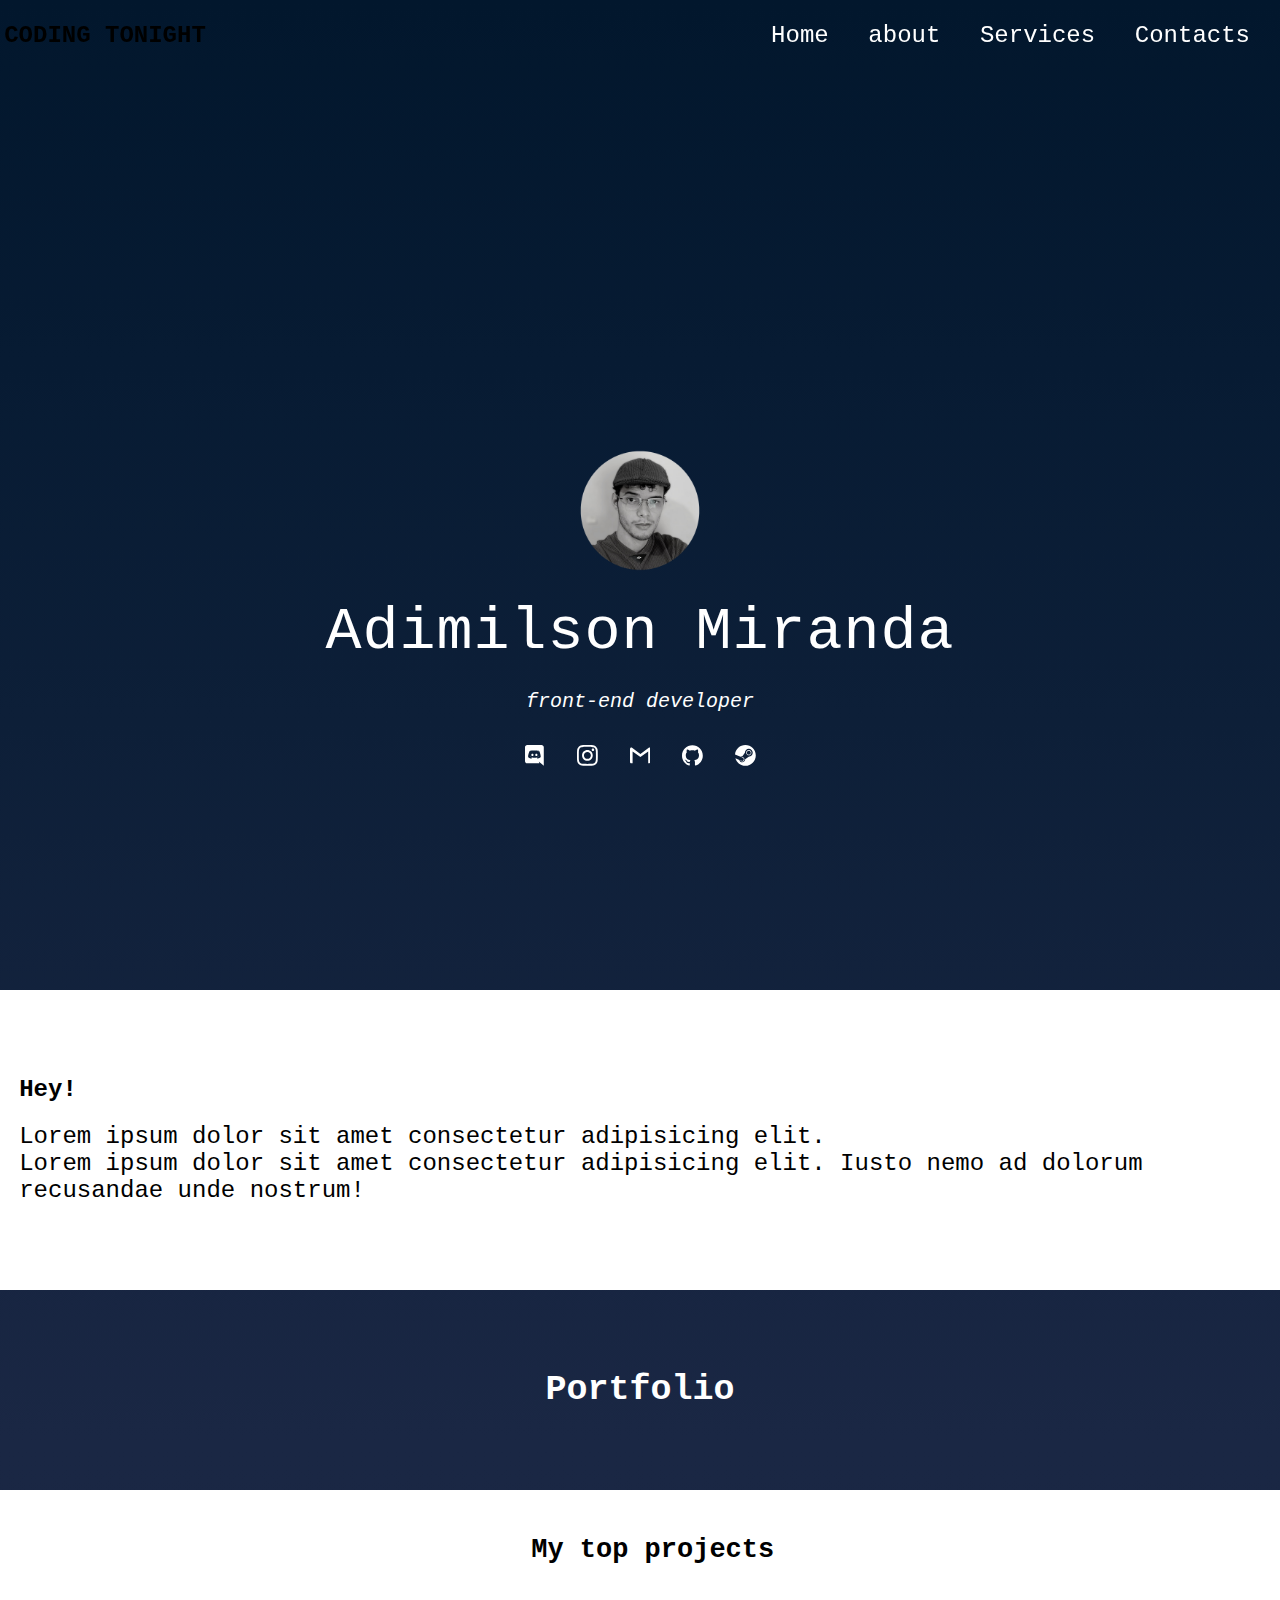
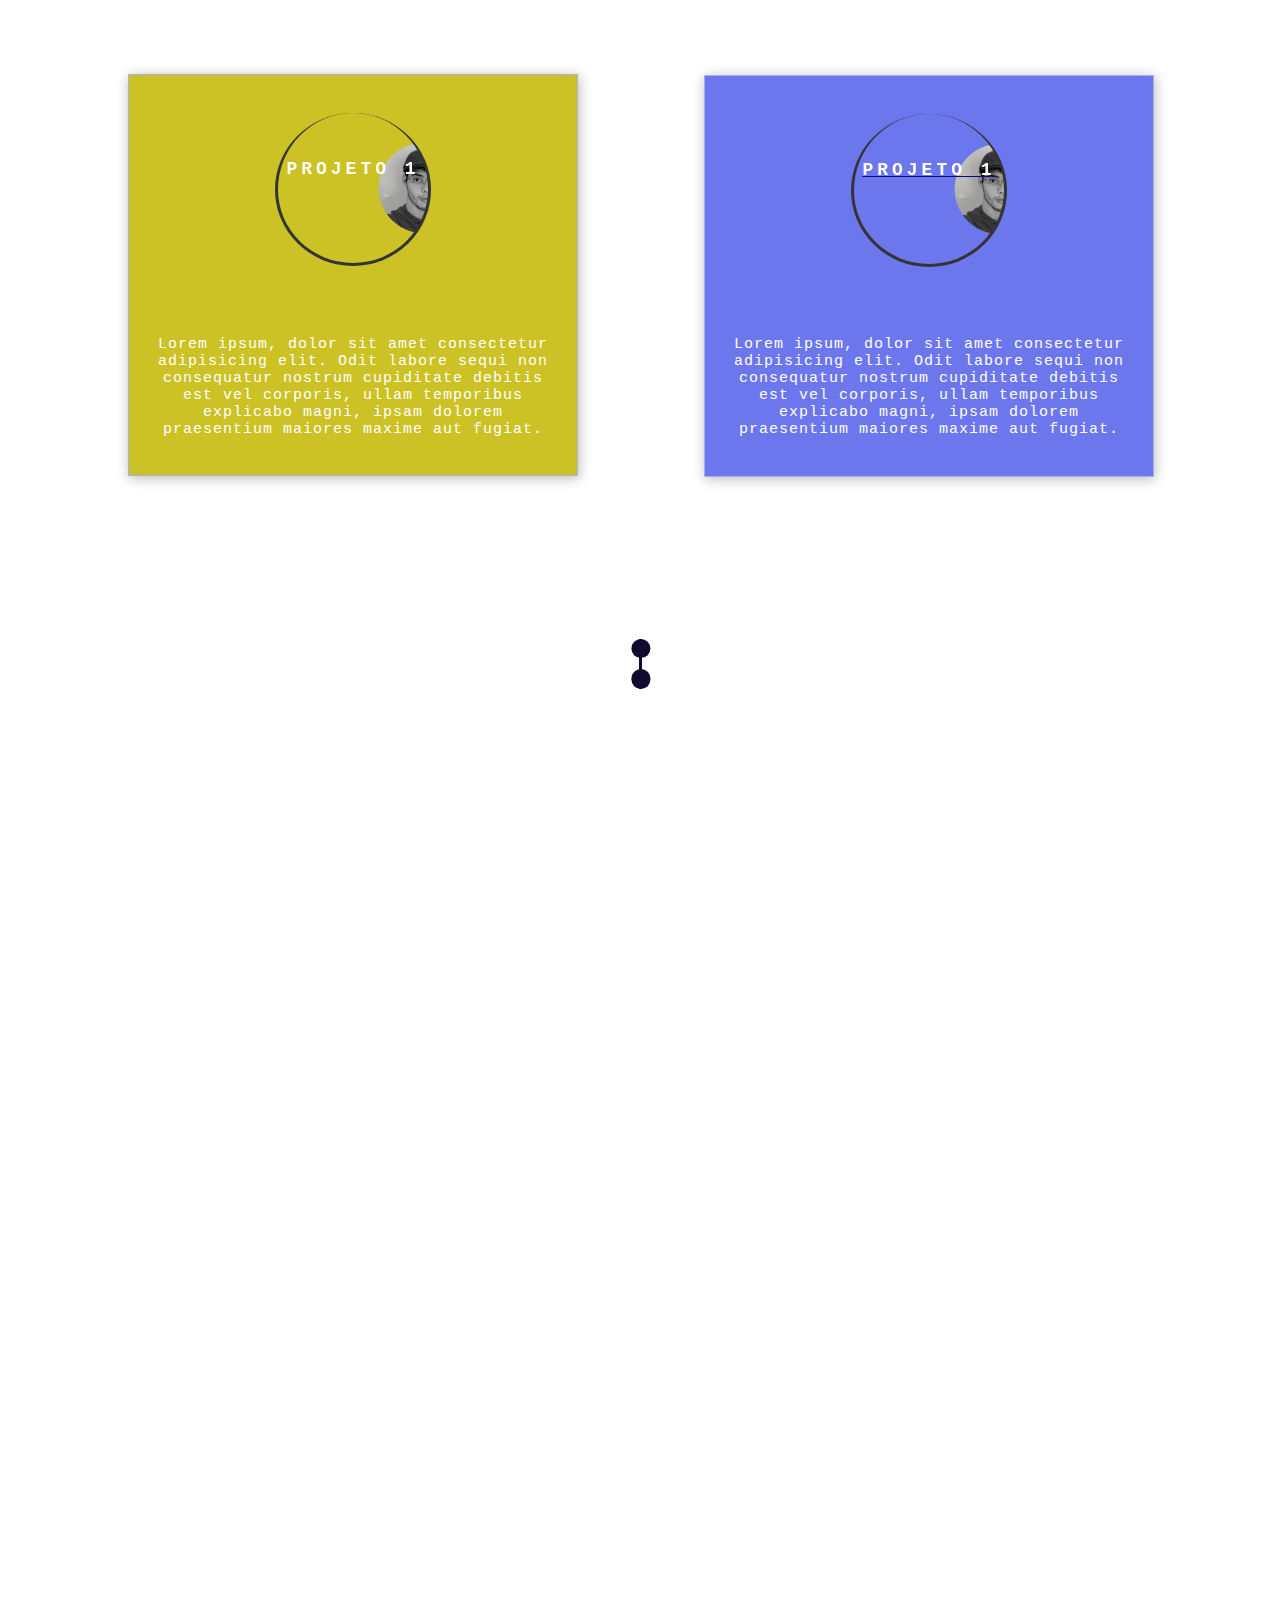
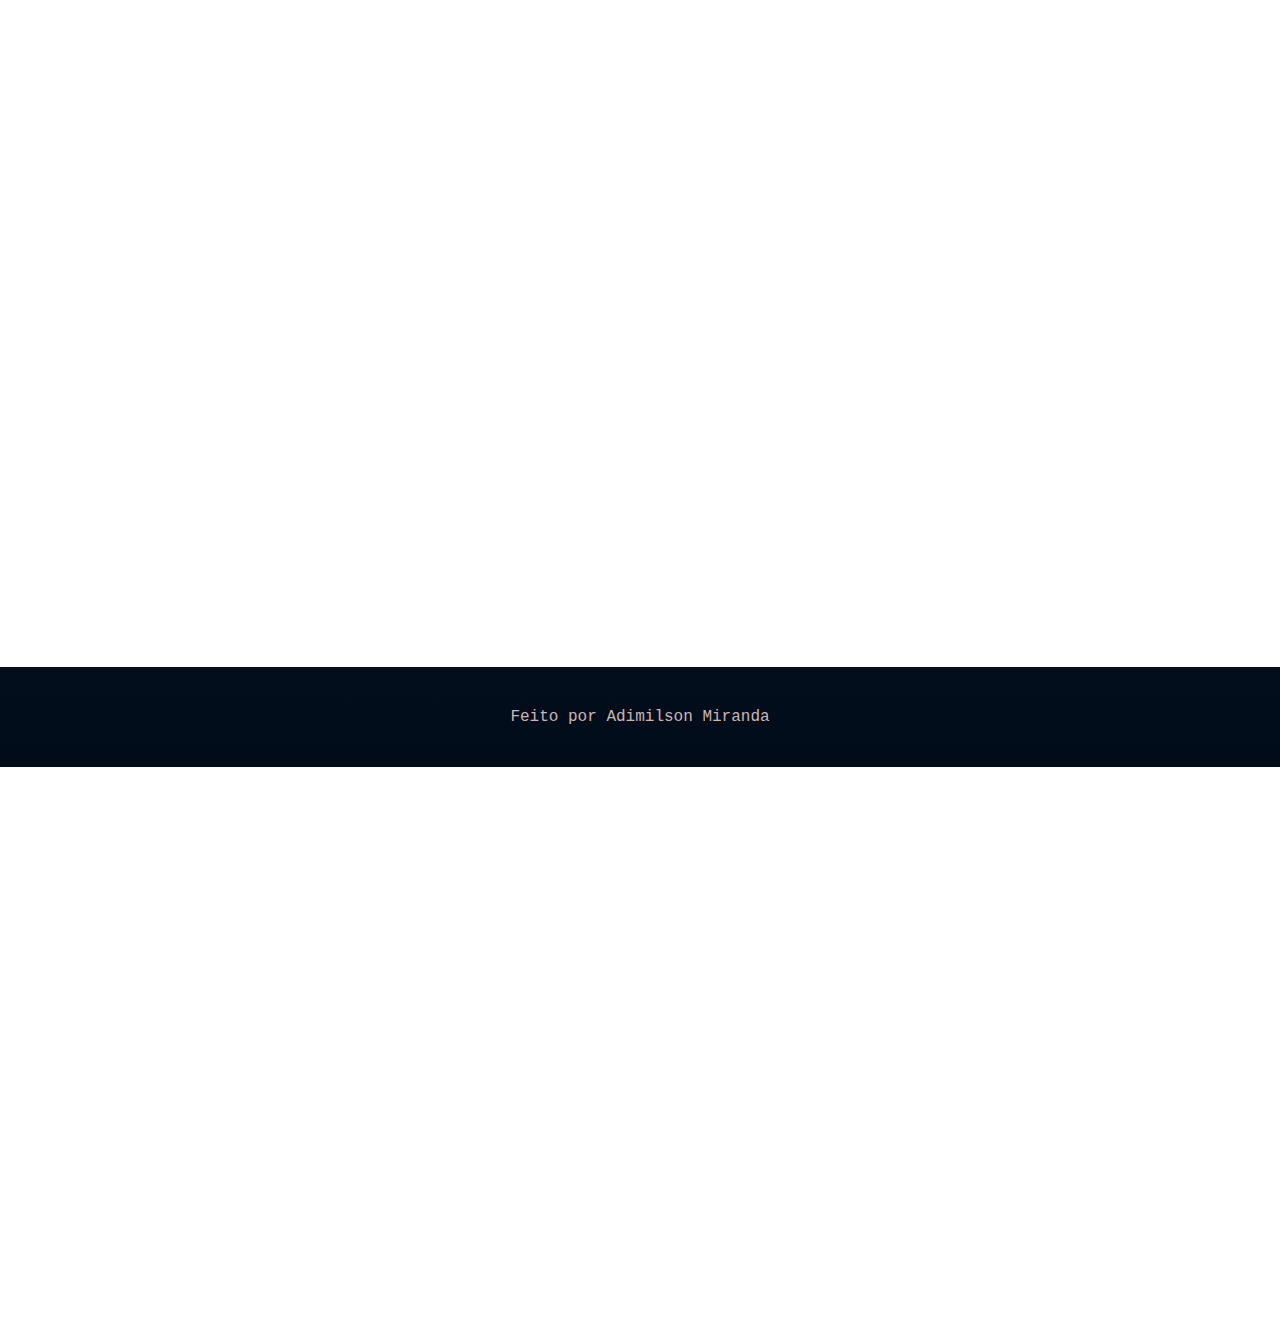
==== commit 7eebfd1e: "commit" ====
--- a/index.html
+++ b/index.html
@@ -4,38 +4,42 @@
     <meta charset="UTF-8">
     <meta name="viewport" content="width=device-width, initial-scale=1.0">
     <link rel="stylesheet" href="style.css">
+    <script src="https://cdnjs.cloudflare.com/ajax/libs/jquery/3.6.1/jquery.min.js"></script>
     <title>Portifolio</title>
 </head>
 <body>
     <header>
-        <main class="mine">
-        <div class="checkbox-wrapper">
-                <div class="nav">
-                    <div class="logo"> 
-                      LOGO
-                    </div>
-                        <div class="menu">
-                            <nav class="menu-items">
-                                <ul>
-                                   <li>
-                                        <a href="index.html">HOME</a>
-                                    </li>
-                                    <li>
-                                        <a href="index2.html">CONTATO</a>
-                                    </li>
-                                    <li>
-                                        <a href="#">PORTIFOLIO</a>
-                                    </li>
-                                </ul>
-                            </nav>
-                        </div>
-                </div>
-            </div>
+        <div class="logo">
+            <h2>coding tonight</h2>
         </div>
-    </main>
+        <div class="navigation">
+            <input type="checkbox" id="nav-checkbox">
+            <label for="nav-checkbox" class="nav-toggle">
+                <img src="open.png" alt="open menu" class="open">
+                <img src="close.png" alt="close menu" class="close">
+            </label>
+
+            <ul class="nav-menu">
+                <li><a href="#">Home</a></li>
+                <li><a href="#">about</a></li>
+                <li><a href="#">Services</a></li>
+                <li><a href="#">Contacts</a></li>
+            </ul>
+        </div>
+      <script>
+        $(document).ready(function(){
+            $(window).bind('scroll', function(){
+                var gap = 50;
+                if($(window).scrollTop() > gap){
+                    $('header').addClass('active')
+                } else{
+                    $('header').removeClass('active');
+                }
+            });
+        });
+       </script>  
     </header>
-    
-    <header class="header-container">
+    <div class="header-container">
         <div class="container1">
             <img src="./img/3.png" width="100%" height="100%" />
         </div>
@@ -78,7 +82,7 @@
                 </a>
             </div>
         </div>
-    </header>
+    </div>
         <div class="MuiBox" id="aboutme">
             <div class="MuiContainer">
                 <div>
--- a/style.css
+++ b/style.css
@@ -3,6 +3,7 @@
     margin: 0;
     padding: 0;
     width: 100%;
+    box-sizing: border-box;
     font-family:OCR A Std, monospace;
     background-image: linear-gradient(to bottom, #02172d, #071b33, #0d1f38, #14233e, #1a2744, #192642, #192641, #18253f, #121f35, #0d1a2b, #081422, #000c19);    
     background-size: cover;
@@ -12,48 +13,51 @@
 
 /* MENU */
 
-.nav {
+#nav-checkbox, .nav-toggle {
+    display: none;
+}
+
+header {
     position: fixed;
     top: 0;
     left: 0;
-    margin: 0;
-    padding: 0;
     width: 100%;
-    height: 80px;
-    background-color: none;
-    z-index: 12;
-}
-
-.logo {
-    letter-spacing: 1px;
-    float: left;
-    color: rgb(255, 255, 255);
-    font-size: 22px;
-    line-height: 80px;
-    padding: 0 6ex;
-}
-.menu {
-    float: right;
-    line-height: 60px;
-    margin: 0;
-    padding: 0 6ex;
-}
-
-.menu ul {
-    list-style: none;
-}
-
-.menu ul li{
+    display: flex;
+    align-items: center;
+    justify-content: space-between;
+    padding: 3px 0;
+    margin-left: -15px;
+    transition: background-color 0.5s ease;
+}
+
+.logo{
+    color: #fff;
+    text-transform: uppercase;
+    font-weight: normal;
+}
+
+.nav-menu li {
     display: inline-block;
     
 }
 
-.menu ul li a {
+.nav-menu li a{
+    color: #fff;
     text-decoration: none;
-    color: white;
-    font-weight: lighter;
-    padding: 0 20px;
-    
+    font-size: 1.5rem;
+    padding: 0 15px;
+}
+
+.nav-menu li a:hover{
+    color: #cc0000;
+}
+
+.active{
+    background: #cc0000;
+}
+
+.active a:hover{
+    color: #fff !important;
 }
 
 .container1 img {
@@ -529,6 +533,59 @@
         opacity: 1;
     }  
 }
+
+@media only screen and (max-width: 600px){
+    header {
+        display: block;
+    }
+
+    .logo{
+        margin-left: 15px;
+    }
+
+    .nav-toggle{
+        display: block;
+        position: absolute;
+        cursor: pointer;
+        margin: 0 1rem;
+        top: 25px;
+        right: 0;
+    }
+
+    .nav-toggle img{
+        width: 25px;
+    }
+
+    .close,
+    input[type='checkbox']{
+        display: none;
+    }
+
+    #nav-checkbox:checked ~ .nav-menu{
+        background: #cc0000;
+        margin-top: 10px;
+        padding: 10px 0;
+        border-top: 1px solid #fff;
+    }
+
+    .nav-menu li{
+        display: none;
+        margin: 10px 0;
+    }
+
+    #nav-checkbox:checked ~ ul.nav-menu li {
+        display: block;
+    }
+    #nav-checkbox:checked ~ label.nav-toggle .open{
+        display: none;
+    }
+
+    #nav-checkbox:checked ~ label.nav-toggle .close{
+        display: block;
+    }
+
+}
+
 
 @media (max-width: 432px) {
 
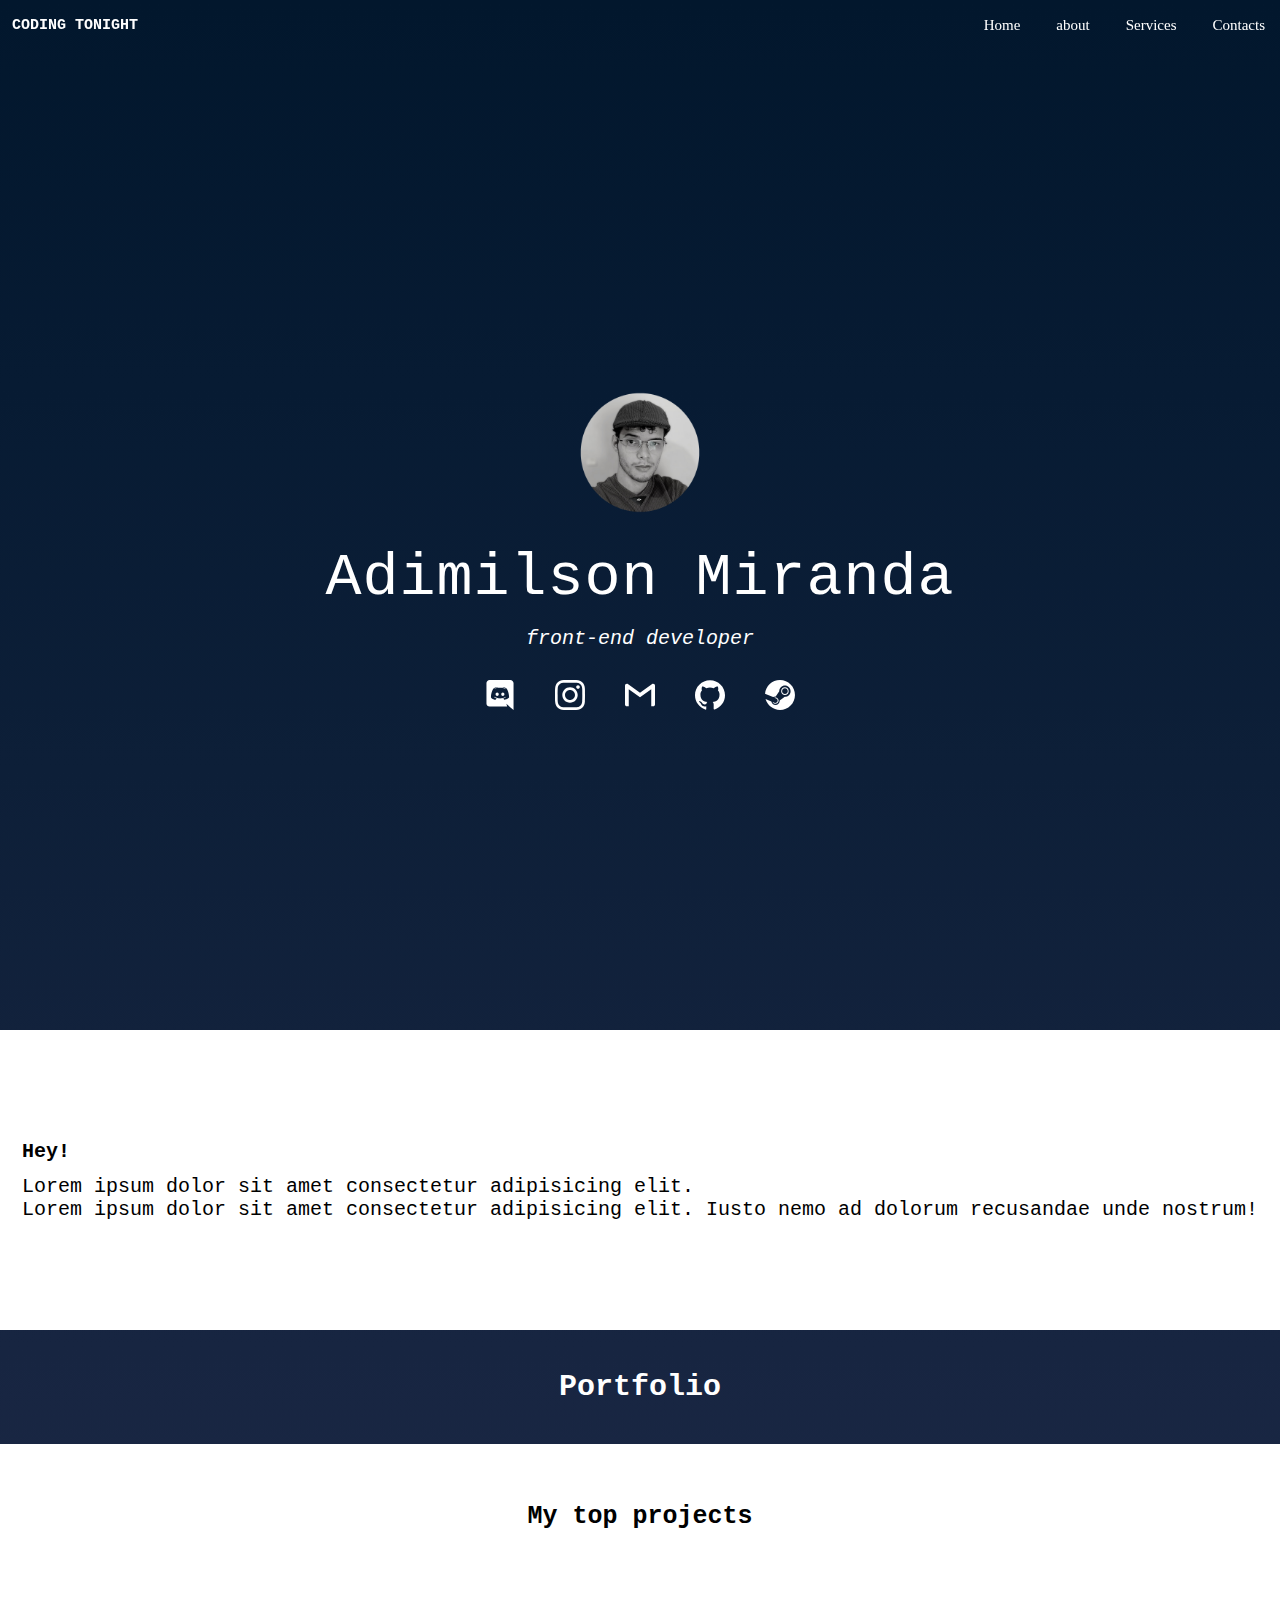
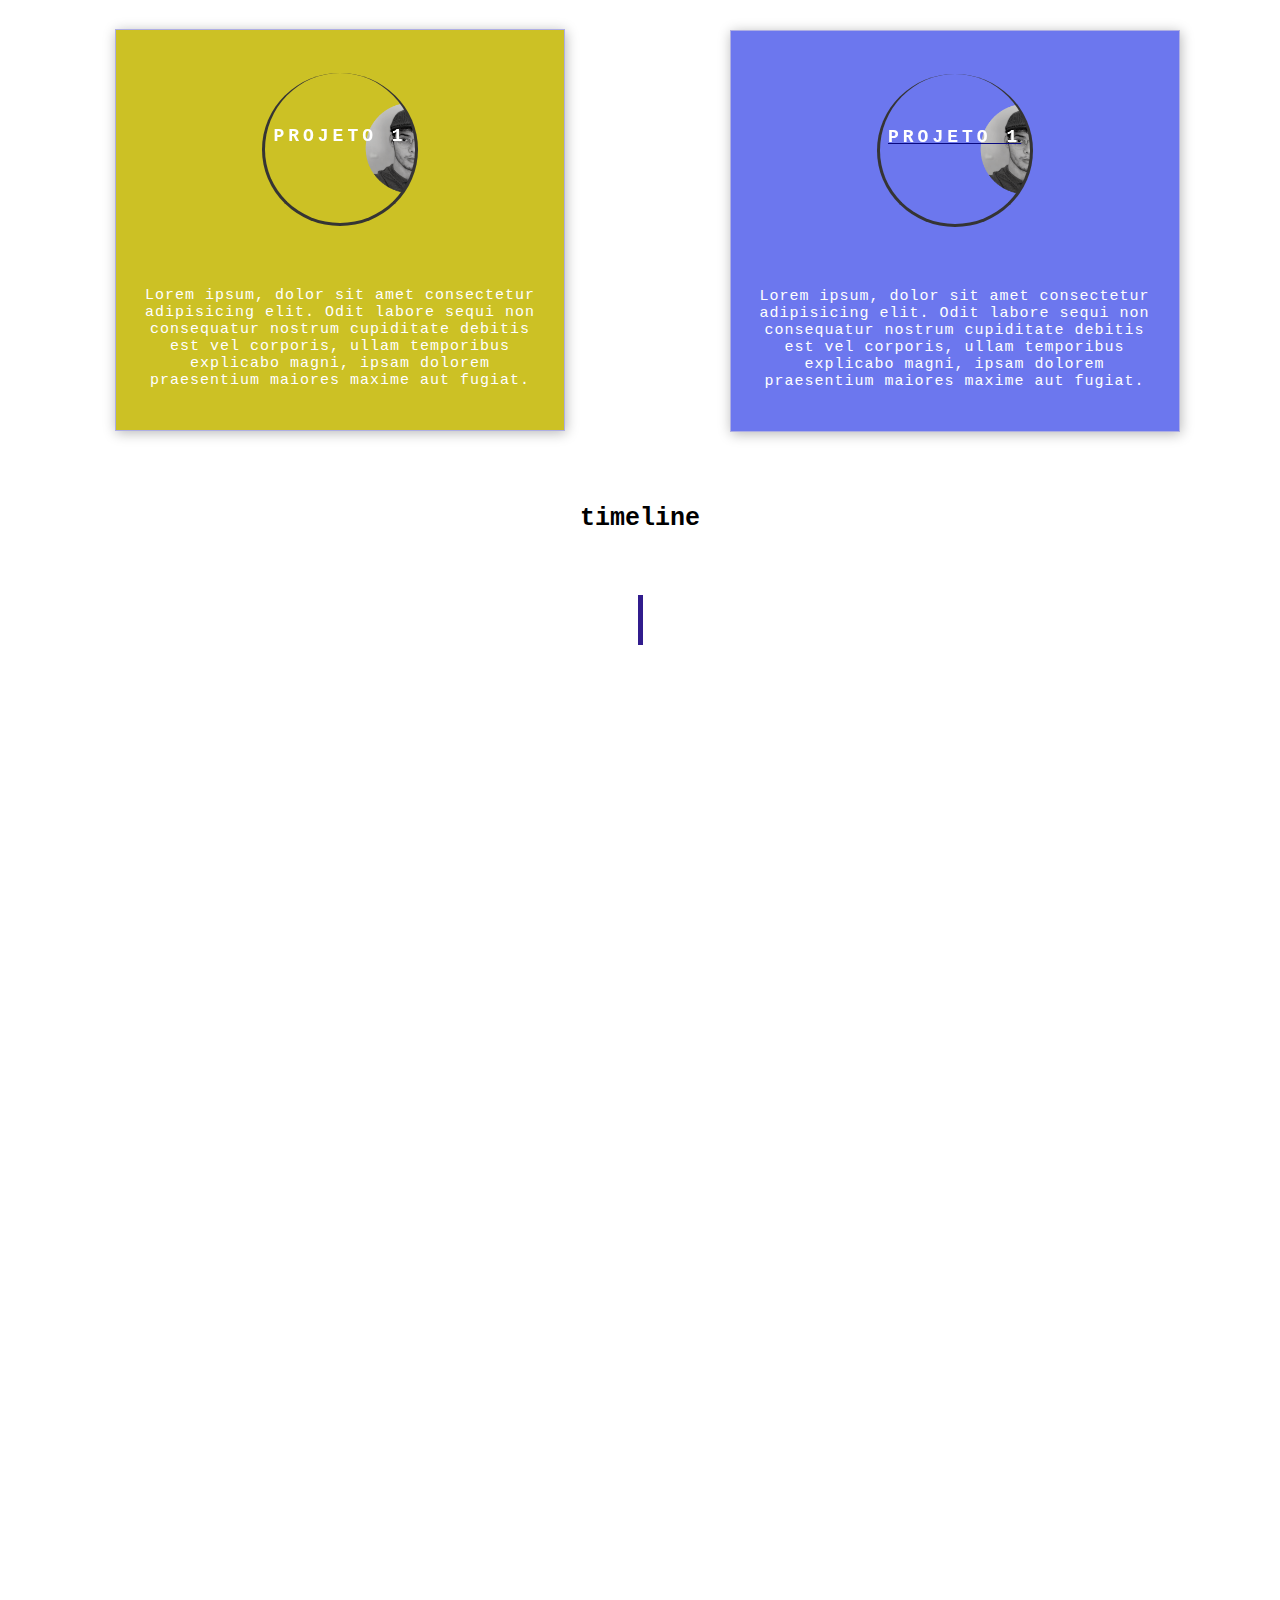
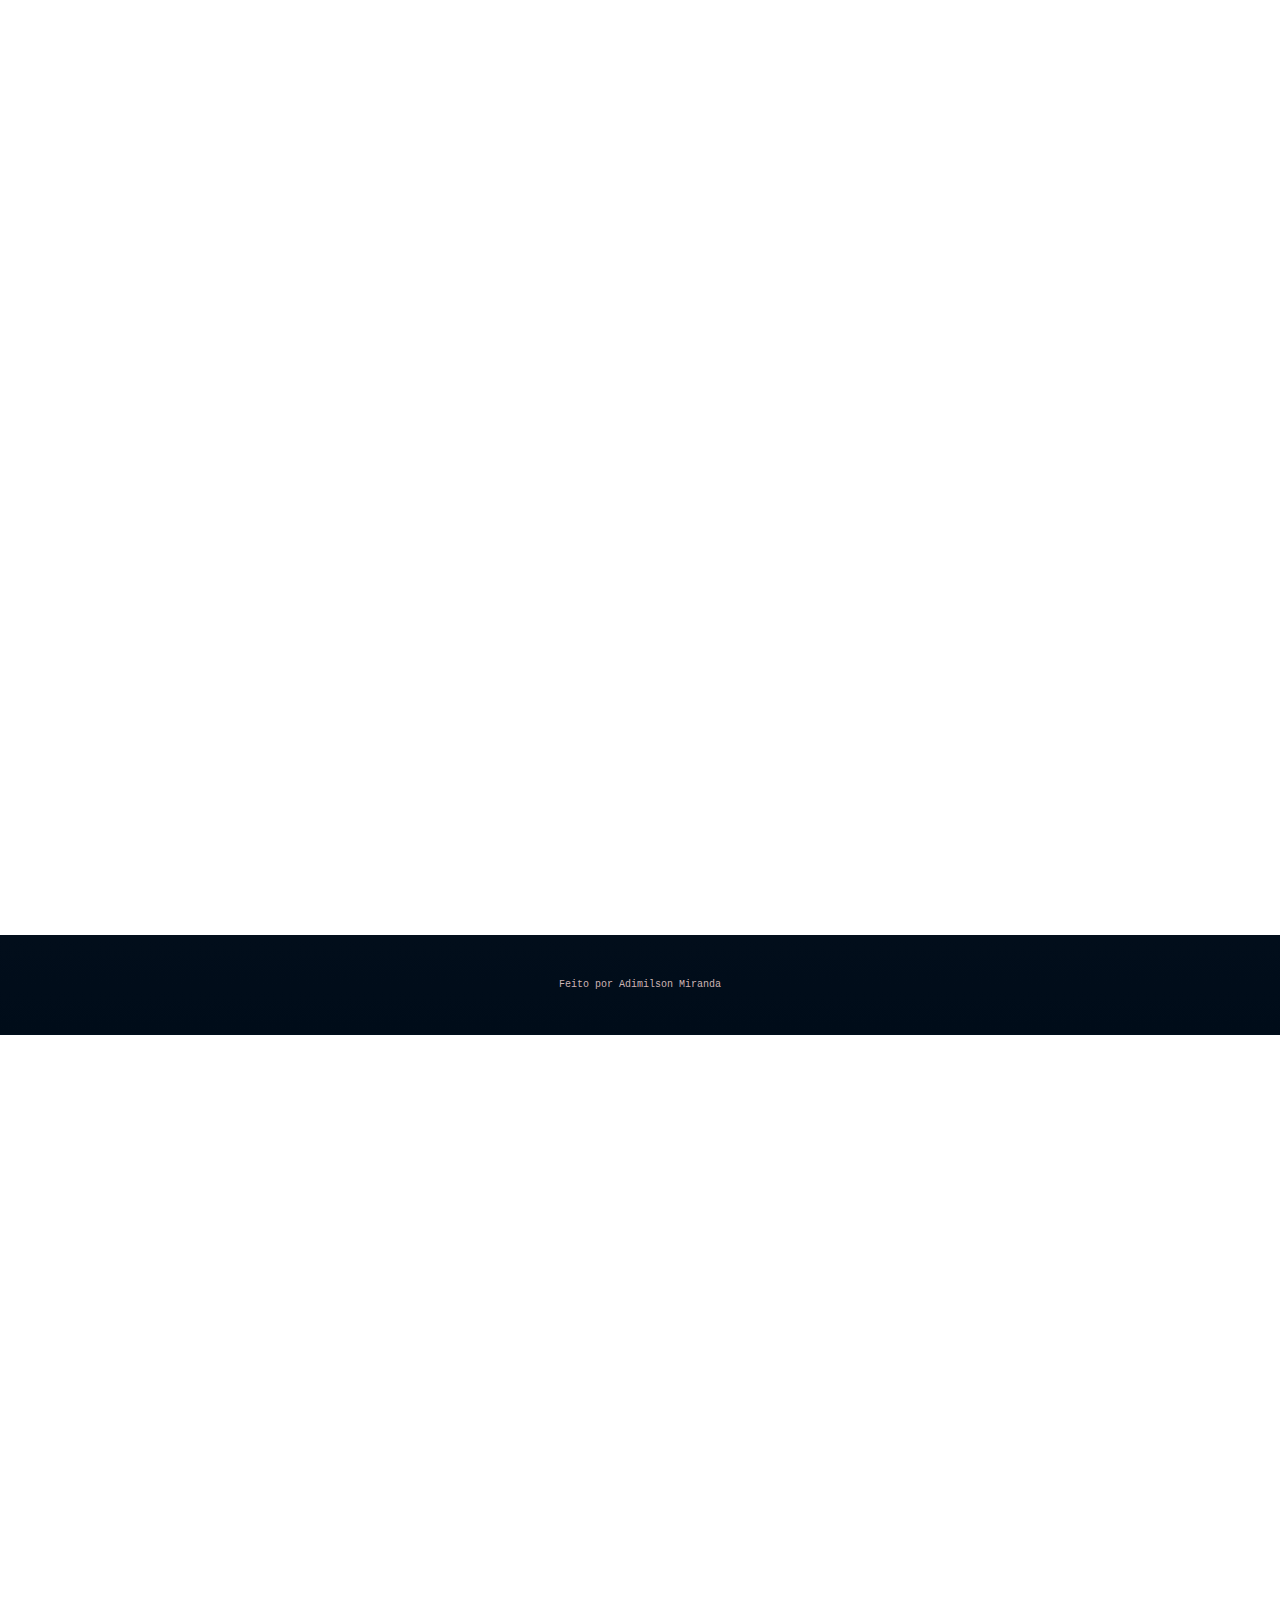
==== commit 8e52d064: "commit" ====
--- a/index.html
+++ b/index.html
@@ -8,37 +8,38 @@
     <title>Portifolio</title>
 </head>
 <body>
-    <header>
-        <div class="logo">
-            <h2>coding tonight</h2>
-        </div>
-        <div class="navigation">
-            <input type="checkbox" id="nav-checkbox">
-            <label for="nav-checkbox" class="nav-toggle">
-                <img src="open.png" alt="open menu" class="open">
-                <img src="close.png" alt="close menu" class="close">
-            </label>
+<header>
+    <div class="logo">
+        <h2>coding tonight</h2>
+    </div>
+    <div class="navigation">
+        <input type="checkbox" id="nav-checkbox">
+        <label for="nav-checkbox" class="nav-toggle">
+            <img src="open.png" alt="open menu" class="open">
+            <img src="close.png" alt="close menu" class="close">
+        </label>
 
-            <ul class="nav-menu">
-                <li><a href="#">Home</a></li>
-                <li><a href="#">about</a></li>
-                <li><a href="#">Services</a></li>
-                <li><a href="#">Contacts</a></li>
-            </ul>
-        </div>
-      <script>
-        $(document).ready(function(){
-            $(window).bind('scroll', function(){
-                var gap = 50;
-                if($(window).scrollTop() > gap){
-                    $('header').addClass('active')
-                } else{
-                    $('header').removeClass('active');
-                }
-            });
+        <ul class="nav-menu">
+            <li><a href="#">Home</a></li>
+            <li><a href="#">about</a></li>
+            <li><a href="#">Services</a></li>
+            <li><a href="#">Contacts</a></li>
+        </ul>
+    </div>
+    <script>
+    $(document).ready(function(){
+        $(window).bind('scroll', function(){
+            var gap = 50;
+            if($(window).scrollTop() > gap){
+                $('header').addClass('active')
+            } else{
+                $('header').removeClass('active');
+            }
         });
-       </script>  
-    </header>
+    });
+    </script>  
+</header>
+</main>
     <div class="header-container">
         <div class="container1">
             <img src="./img/3.png" width="100%" height="100%" />
@@ -96,11 +97,11 @@
                 </div>
             </div>
         </div>
-        <div class="jss19" id="portfolio">
+        <div id="portfolio">
             <h4 class="portifolio">Portfolio</h4>
         </div>
     <main class="container">
-        <h5 class="topprojects">My top projects</h5>
+        <h6>My top projects</h6>
         <div class="card-container">
             <a href="https://github.com/AdimilsonMS/Google.homePage">
             <div class="card">
@@ -131,12 +132,13 @@
                 nostrum cupiditate debitis est vel corporis, ullam temporibus explicabo magni, ipsam dolorem praesentium maiores maxime aut fugiat.
             </div>
         </div>
+        <h5>timeline</h5>
         <div class="container">
             <div class="top-section">
-                <h1>Timeline</h1>
             </div>
         </div>
         <div class="timeline">
+            
             <div class="line"></div>
             <div class="section">
                 <div class="bead"></div>
@@ -184,12 +186,10 @@
                     </p>
                 </div>
             </div>
-            
+         <script src="timeline.js"></script>   
         </div>
-        
-        <script src="timeline.js"></script>
-    
     </main>
+</main>
     <footer class="footer">
         Feito por Adimilson Miranda
     </footer>
--- a/style.css
+++ b/style.css
@@ -1,4 +1,6 @@
-
+html{
+    font-size: 10px;
+}
 body {
     margin: 0;
     padding: 0;
@@ -8,32 +10,45 @@
     background-image: linear-gradient(to bottom, #02172d, #071b33, #0d1f38, #14233e, #1a2744, #192642, #192641, #18253f, #121f35, #0d1a2b, #081422, #000c19);    
     background-size: cover;
     background-position: center;
-     animation: colors 15s ease infinite;
+    animation: colors 15s ease infinite;
 }
 
 /* MENU */
 
-#nav-checkbox, .nav-toggle {
+#nav-checkbox, 
+.nav-toggle {
     display: none;
 }
 
 header {
-    position: fixed;
+    position: fixed !important;
     top: 0;
     left: 0;
     width: 100%;
     display: flex;
     align-items: center;
     justify-content: space-between;
-    padding: 3px 0;
-    margin-left: -15px;
+    padding: 4.5px 0;
+    margin:auto;
     transition: background-color 0.5s ease;
+    z-index: 22;
 }
 
 .logo{
+    font-size: 10px;
     color: #fff;
     text-transform: uppercase;
     font-weight: normal;
+    
+}
+.nav-menu{
+    border-top: -3rem;
+
+}
+
+.logo h2{
+    color: #fff;
+    
 }
 
 .nav-menu li {
@@ -42,6 +57,7 @@
 }
 
 .nav-menu li a{
+    font-family: Rockwell Extra Bold;
     color: #fff;
     text-decoration: none;
     font-size: 1.5rem;
@@ -49,11 +65,11 @@
 }
 
 .nav-menu li a:hover{
-    color: #cc0000;
+    color: #02172d;
 }
 
 .active{
-    background: #cc0000;
+    background: #071b33;
 }
 
 .active a:hover{
@@ -65,6 +81,7 @@
     width: auto;
     height: auto;
     color: white; 
+
 }
 
 h1 {
@@ -86,6 +103,7 @@
 }
 
 .header a {
+    position: fixed;
     margin: 10px 0;
     text-decoration: none;
     text-transform: uppercase;
@@ -94,10 +112,11 @@
 }
 
 .header-container {
-    height: 150vh;
+    height: 170vh;
     width: 100%;
+    margin-top: -80rem;
+    margin-bottom: 30rem;
     background-color: none;
-    margin-top: -35.5rem;
     background-repeat: no-repeat;
     background-position: center;
     display:flex;
@@ -119,8 +138,8 @@
 
 .social-media a {
     text-decoration: none;
-    padding: 1rem;
-    min-width: 1.3rem;
+    padding: 2rem;
+    min-width: 3rem;
     display: flex;
     align-items: center;
     justify-content: center;
@@ -146,7 +165,7 @@
     align-items: center;
     justify-content: center;
     text-align:left;
-    font-size: 1.5rem;
+    font-size: 2rem;
     background-color: white;
     color: black;
     margin-top: 13rem;
@@ -159,20 +178,18 @@
     display: flex;
     align-items: center;
     flex-direction: column-reverse;
-    font-size: 35px;
-    margin: 5rem;
+    font-size: 30px;
     color: white;
+    width: 100%;
 }
 
 /* PROJECTS */
-
-.topprojects {
+ h6{
     display: flex;
     align-items: center;
     flex-direction: column-reverse;
-    font-size: 27px;
-    margin-left: 41.5%;
-    color: black;
+    font-size: 25px;
+    width: 100%;
 }
 
 .container {
@@ -197,7 +214,7 @@
     width: 35%;
     border: 1.5px solid #aeaee3;
     margin: 4rem;
-    margin-left: 8rem;
+    margin-left: 11.5rem;
     margin-bottom: 3rem;
     background-color: rgb(204, 193, 37);
 
@@ -212,8 +229,8 @@
     height: 400px;
     width: 35%;
     border: 1.5px solid #aeaee3;
-    margin-left: 55%;
-    margin-top: -28.1rem;
+    margin-left: 57%;
+    margin-top: -43.1rem;
     margin-bottom: 3rem;
     background-color: rgb(108, 119, 238);
 }
@@ -310,6 +327,14 @@
     font-size: 10px;
 }
 
+h5{
+    display: flex;
+    align-items: center;
+    flex-direction: column-reverse;
+    font-size: 25px;
+    width: 100%;
+}
+
 /* FOOTER */
 
 .footer {
@@ -327,17 +352,19 @@
 .timeline{
     position: relative;
     min-height: 150px;
+    margin-bottom: 10rem;
     margin-top: 7rem;
+    padding: 13rem;
 }
     
 .line{
     position: absolute;
     z-index: 2;
-    left: calc(50% - 1px);
-    width: 3px;
+    left: calc(49.9% - 1px);
+    width: 5px;
     top: -50px;
     bottom: -50px;
-    background-color: rgb(17, 10, 48);
+    background-color: rgb(49, 28, 141);
     display: none;  
 }
     
@@ -346,10 +373,8 @@
     position: absolute;
     display: block;
     content: '';
-    height: 1.2rem;
-    width: 1.2rem;
     border-radius: 50%;
-    background-color: rgb(17, 10, 48);
+    background-color: rgb(27, 195, 49);
     left: 50%;
     transform: translateX(-50%);
 }
@@ -372,17 +397,18 @@
     align-items: center;
     min-height: 300px;
 }
+
+
     
 .section:nth-child(odd){
     flex-direction: row-reverse;
-    transform: translateX(100%);
 }
     
 .bead{
     position: absolute;
     display: block;
-    height: 2.2rem;
-    width: 2.2rem;
+    height: 4rem;
+    width: 4rem;
     border-radius: 50%;
     background-color: rgba(74, 253, 142, 0.403);
     left: 50%;
@@ -391,23 +417,25 @@
 }
 .bead::after{
     content: ' ';
-    width: 1.2rem;
-    height: 1.2rem;
-    background-color: rgb(17, 10, 48);
+    width: 2rem;
+    height: 2rem;
+    background-color: rgb(49, 28, 141);
     border-radius: 50%;
     position: absolute;
     top: 50%;
     left: 50%;
     transform: translate(-50%, -50%);
+    z-index: 100;
 }
     
     
 .content{
-    width: calc(50% - 2rem);
     background-color: rgb(255, 255, 255);
-    height: 15rem;
+    height: 25rem;
+    width: 55rem;
     box-shadow: 1px 2px 12px rgba(0, 0, 0, 0.284);
-    font-size: 15px;  
+    font-size: 17px;
+    border-radius: 2%;  
 }
     
 h2,
@@ -416,18 +444,6 @@
     color: #000;
 }
     
-.date{
-    margin-top: -12rem;
-    position: absolute;
-    margin-left: 25rem;
-}
-    
-.date2{
-    margin-top: -12rem;
-    position: absolute;
-    margin-right: 25rem;
-}
-    
     
 .show-me:nth-child(n){
     transform: none;
@@ -438,11 +454,235 @@
     font-weight: 400;
     letter-spacing: 1px;
 }
+
+@media (max-width: 1025px){
+
+
+    .card-container{
+        margin-left: 10rem;
+    }
+
+
+
+    .timeline{
+        position: relative;
+        min-height: 150px;
+        margin-top: 7rem;
+        padding: 1rem;
+        margin-bottom: 25rem;
+
+    }
+        
+    .line{
+        position: absolute;
+        z-index: 2;
+        left: calc(51% - 1px);
+        width: 5px;
+        top: -50px;
+        bottom: -50px;
+        background-color: rgb(49, 28, 141);
+        display: none;  
+    }
+        
+    .line:before,
+    .line:after{
+        position: absolute;
+        display: block;
+        content: '';
+        border-radius: 50%;
+        background-color: rgb(27, 195, 49);
+        left: 50%;
+        transform: translateX(-50%);
+    }
+        
+    .line:after{
+        bottom: 0;
+    }
+        
+    .section{
+        display: flex;
+        justify-content: flex-end;
+        opacity: 0;
+        transform: translateX(-100%);
+        transition: 600ms ease;
+        position: relative;
+        z-index: 1;
+        margin: 50px 0;
+        border-radius: 1rem;
+        min-height: 300px;
+    }
+
+
+        
+    .section:nth-child(odd){
+        flex-direction: row-reverse;
+    }
+        
+    .bead{
+        position: absolute;
+        display: block;
+        height: 4rem;
+        width: 4rem;
+        border-radius: 50%;
+        background-color: rgba(74, 253, 142, 0.403);
+        left: 51.2%;
+        top: 20%;
+        transform: translateX(-50%);
+    }
+    .bead::after{
+        content: ' ';
+        width: 2rem;
+        height: 2rem;
+        background-color: rgb(49, 28, 141);
+        border-radius: 50%;
+        position: absolute;
+        top: 50%;
+        left: 50%;
+        transform: translate(-50%, -50%);
+        z-index: 100;
+    }
+        
+        
+    .content{
+        background-color: rgb(255, 255, 255);
+        height: 25rem;
+        width: 45%;
+        box-shadow: 1px 2px 12px rgba(0, 0, 0, 0.284);
+        font-size: 17px;
+        border-radius: 2%;  
+    }
+        
+    h2,
+    p {
+        margin: 1.2rem;
+        color: #000;
+    }
+        
+        
+    .show-me:nth-child(n){
+        transform: none;
+        opacity: 1;
+    }
+        
+    h1{
+        font-weight: 400;
+        letter-spacing: 1px;
+    }
+
+}
+
+@media (max-width: 869px){
+
+
+
+    .timeline{
+        position: relative;
+        min-height: 150px;
+        margin-top: 7rem;
+        padding: 1rem;
+        left:-75%;
+        width: 160%
+
+    }
+        
+    .line{
+        position: absolute;
+        z-index: 2;
+        left: calc(49.9% - 1px);
+        width: 5px;
+        top: -50px;
+        bottom: -50px;
+        background-color: rgb(49, 28, 141);
+        display: none;  
+    }
+        
+    .line:before,
+    .line:after{
+        position: absolute;
+        display: block;
+        content: '';
+        border-radius: 50%;
+        background-color: rgb(27, 195, 49);
+        left: 50%;
+        transform: translateX(-50%);
+    }
+        
+    .line:after{
+        bottom: 0;
+    }
+        
+    .section{
+        display: flex;
+        justify-content: flex-end;
+        opacity: 0;
+        transform: translateX(-100%);
+        transition: 600ms ease;
+        position: relative;
+        z-index: 1;
+        margin: 50px 0;
+        border-radius: 1rem;
+        min-height: 300px;
+        justify-content: flex-start;
+        flex-wrap: nowrap;
+        flex-direction: row-reverse;
+    }
+
+
+        
+    .section:nth-child(odd){
+        flex-direction: row-reverse;
+    }
+        
+    .bead{
+        position: absolute;
+        display: block;
+        height: 4rem;
+        width: 4rem;
+        border-radius: 50%;
+        background-color: rgba(74, 253, 142, 0.403);
+        left: 50%;
+        top: 20%;
+        transform: translateX(-50%);
+    }
+    .bead::after{
+        content: ' ';
+        width: 2rem;
+        height: 2rem;
+        background-color: rgb(49, 28, 141);
+        border-radius: 50%;
+        position: absolute;
+        top: 50%;
+        left: 50%;
+        transform: translate(-50%, -50%);
+        z-index: 100;
+    }
+        
+        
+    .content{
+        background-color: rgb(255, 255, 255);
+        height: 30rem;
+        width: 45%;
+        box-shadow: 1px 2px 12px rgba(0, 0, 0, 0.284);
+        font-size: 20px;
+        border-radius: 2%;  
+    }
+            
+    .show-me:nth-child(n){
+        transform: none;
+        opacity: 1;
+    }
+}
     
 @media (max-width: 781px) {
 
+    h5{
+        left: 45.5%;
+    }
+
+
+
     html {
-        font-size: 70%;
+        font-size: 50%;
     }
 
     /* MENU */
@@ -531,29 +771,51 @@
         height: 110px;
         width: 110px;
         opacity: 1;
-    }  
-}
+    } 
+    
+}
+
 
 @media only screen and (max-width: 600px){
+
+
+    .bead{
+        left: 50.02%;
+    }
+
+
     header {
         display: block;
     }
 
     .logo{
         margin-left: 15px;
+    }
+
+    .nav-menu li a{
+        color: rgb(255, 255, 255);
+        font-size: 20px;
+    }
+
+    .nav-menu li a:hover{
+        color: #ffffff;
+    }
+    
+    .active{
+        background: #02172d;
     }
 
     .nav-toggle{
         display: block;
         position: absolute;
         cursor: pointer;
-        margin: 0 1rem;
-        top: 25px;
+        margin: 0 1.5rem;
+        top: 10px;
         right: 0;
     }
 
     .nav-toggle img{
-        width: 25px;
+        width: 40px;
     }
 
     .close,
@@ -562,10 +824,10 @@
     }
 
     #nav-checkbox:checked ~ .nav-menu{
-        background: #cc0000;
+        background: #02172d;
         margin-top: 10px;
-        padding: 10px 0;
-        border-top: 1px solid #fff;
+        padding: 20px 0;
+        border-top: 1px solid rgb(157, 122, 122);
     }
 
     .nav-menu li{
@@ -587,9 +849,13 @@
 }
 
 
-@media (max-width: 432px) {
+@media(max-width: 432px){
 
     /* MENU */
+
+    header{
+        padding: 10px 0;
+    }
 
     .container1 img {
         max-width: 280px;
@@ -611,7 +877,7 @@
 
     .social-media a {
         min-width: 2.5rem;
-        margin-top: 1rem;
+        margin-top: 2.5rem;
     }
     .menu {
         padding: 0 2.4ex;
@@ -713,135 +979,5 @@
     .topprojects{
         font-size: 22px;
         margin-right: 2rem;
-    }
-
-
-
-    /* TIMELINE */
-
-    .timeline{
-        position: relative;
-        min-height: 150px;
-        margin-top: 7rem;
-        margin-bottom: 8rem
-    }
-    
-    .line{
-        position: absolute;
-        z-index: 2;
-        left: calc(10% - 1px);
-        width: 3px;
-        top: -50px;
-        bottom: -50px;
-        background-color: rgb(17, 10, 48);
-        display: none;
-    
-    }
-    
-    .line:before,
-    .line:after{
-        position: absolute;
-        display: block;
-        content: '';
-        height: 1.2rem;
-        width: 1.2rem;
-        border-radius: 50%;
-        background-color: rgb(17, 10, 48);
-        left: 50%;
-        transform: translateX(-50%);
-    }
-    
-    .line:after{
-        bottom: 0;
-    }
-    
-    .section{
-        display: flex;
-        opacity: 0;
-        transition: 600ms ease;
-        position: relative;
-        z-index: 1;
-        margin: 10px 0;
-        padding: 1rem;
-        border-radius: 1rem;
-        min-height: 300px;
-        flex-direction: row-reverse;
-        flex-wrap: wrap;
-        align-items: center;
-    }
-    
-    .section:nth-child(odd){
-        flex-direction: row-reverse;
-        transform: translateX(100%);
-    }
-    
-    .bead{
-        position: absolute;
-        display: block;
-        height: 2.2rem;
-        width: 2.2rem;
-        border-radius: 50%;
-        background-color: rgba(74, 253, 142, 0.403);
-        left: 10%;
-        top: 20%;
-        transform: translateX(-50%);
-        
-    }
-    .bead::after{
-        content: ' ';
-        width: 1.2rem;
-        height: 1.2rem;
-        background-color: rgb(17, 10, 48);
-        border-radius: 50%;
-        position: absolute;
-        top: 50%;
-        left: 52%;
-        transform: translate(-50%, -50%);
-    }
-    
-    
-    .content{
-        width: calc(100% - 2rem);
-        background-color: rgb(255, 255, 255);
-        height: 19rem;
-        box-shadow: 1px 2px 12px rgba(0, 0, 0, 0.284);
-        font-size: 18px;
-        margin-left: 4.5rem;
-    
-    }
-
-    .content h2 {
-        margin-left: 1.5rem;
-    }
-    
-    h2,
-    p {
-        margin: 1.2rem;
-        color: #000;
-    }
-    
-    .date{
-        margin-top: -21rem;
-        position: absolute;
-        margin-right: 100rem;
-    }
-    
-    .date2{
-        margin-top: -21rem;
-        position: absolute;
-        margin-right: 28rem;
-    }
-    
-    
-    .show-me:nth-child(n){
-        transform: none;
-        opacity: 1;
-    }
-    
-    .top-section h1 {
-        font-weight: 400;
-        letter-spacing: 1px;
-        color: #000;
-        margin-left: 95%;
-    }
-}
+    } 
+}
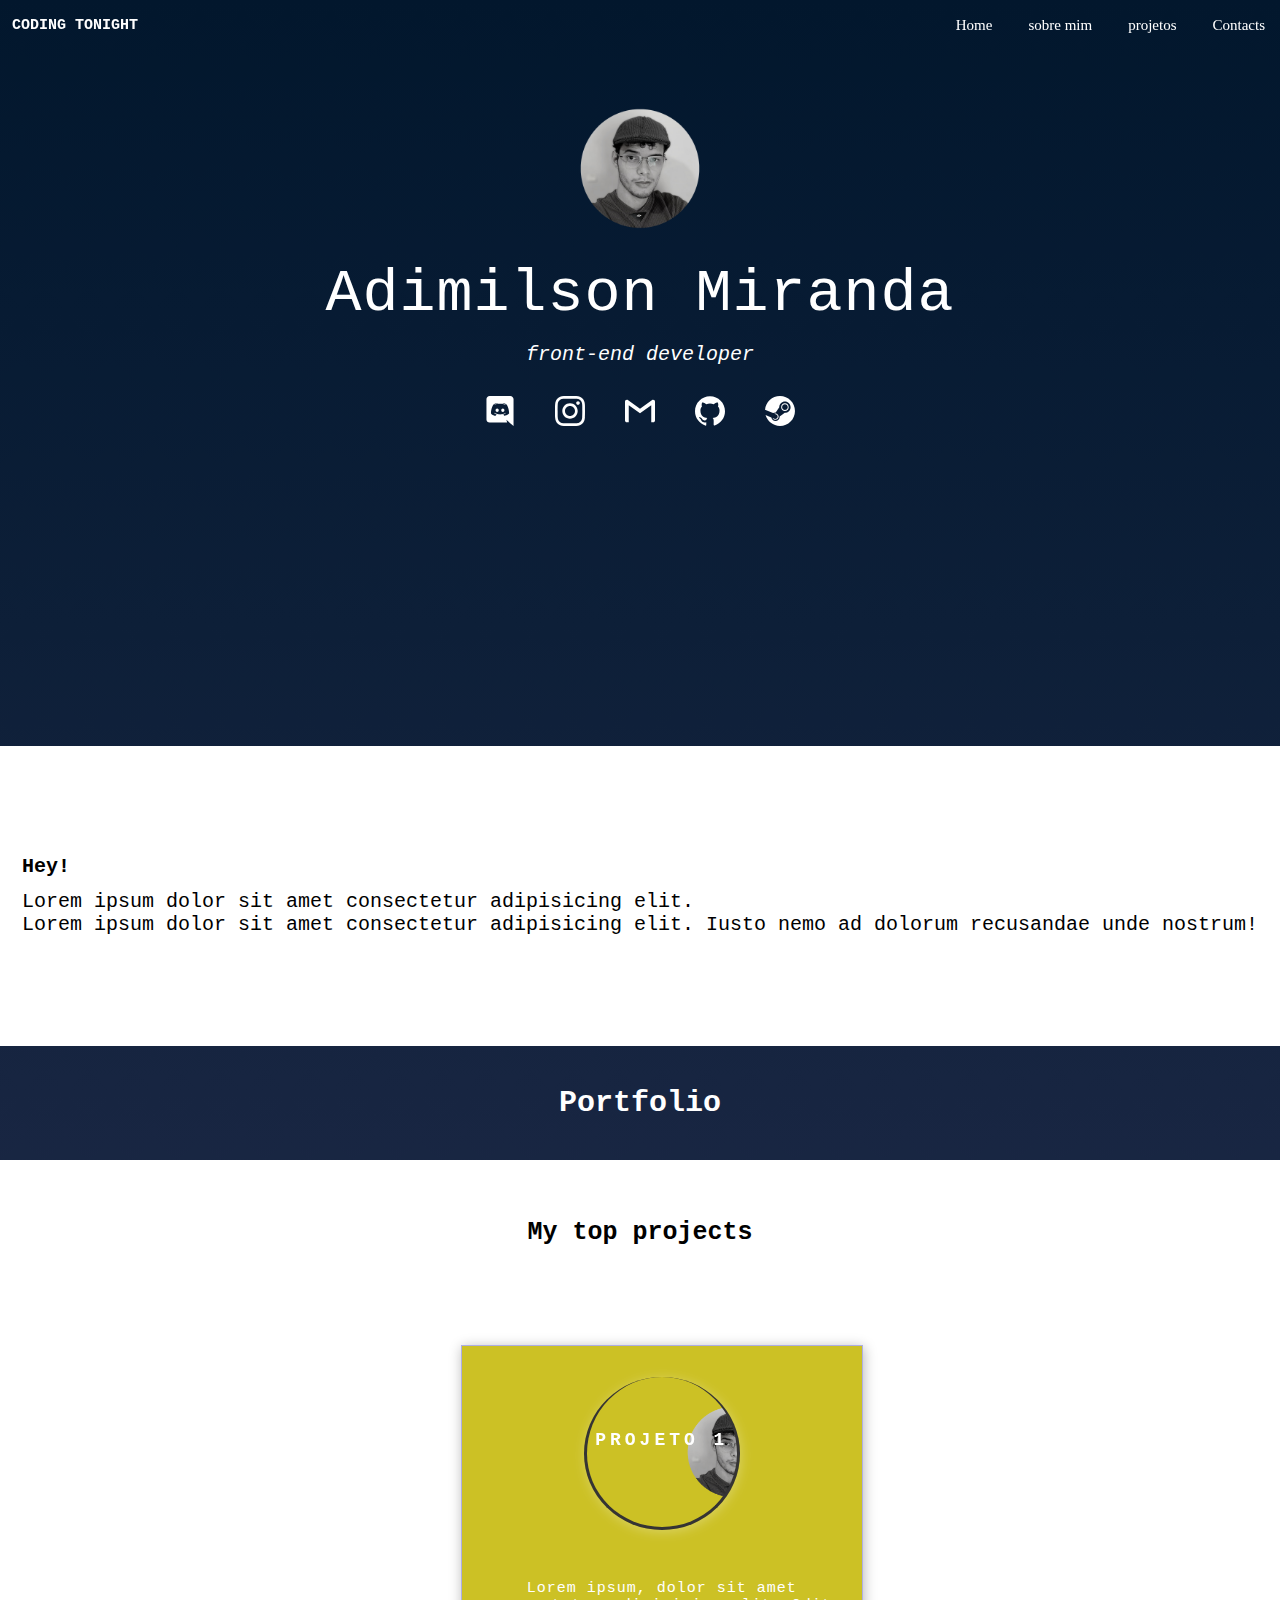
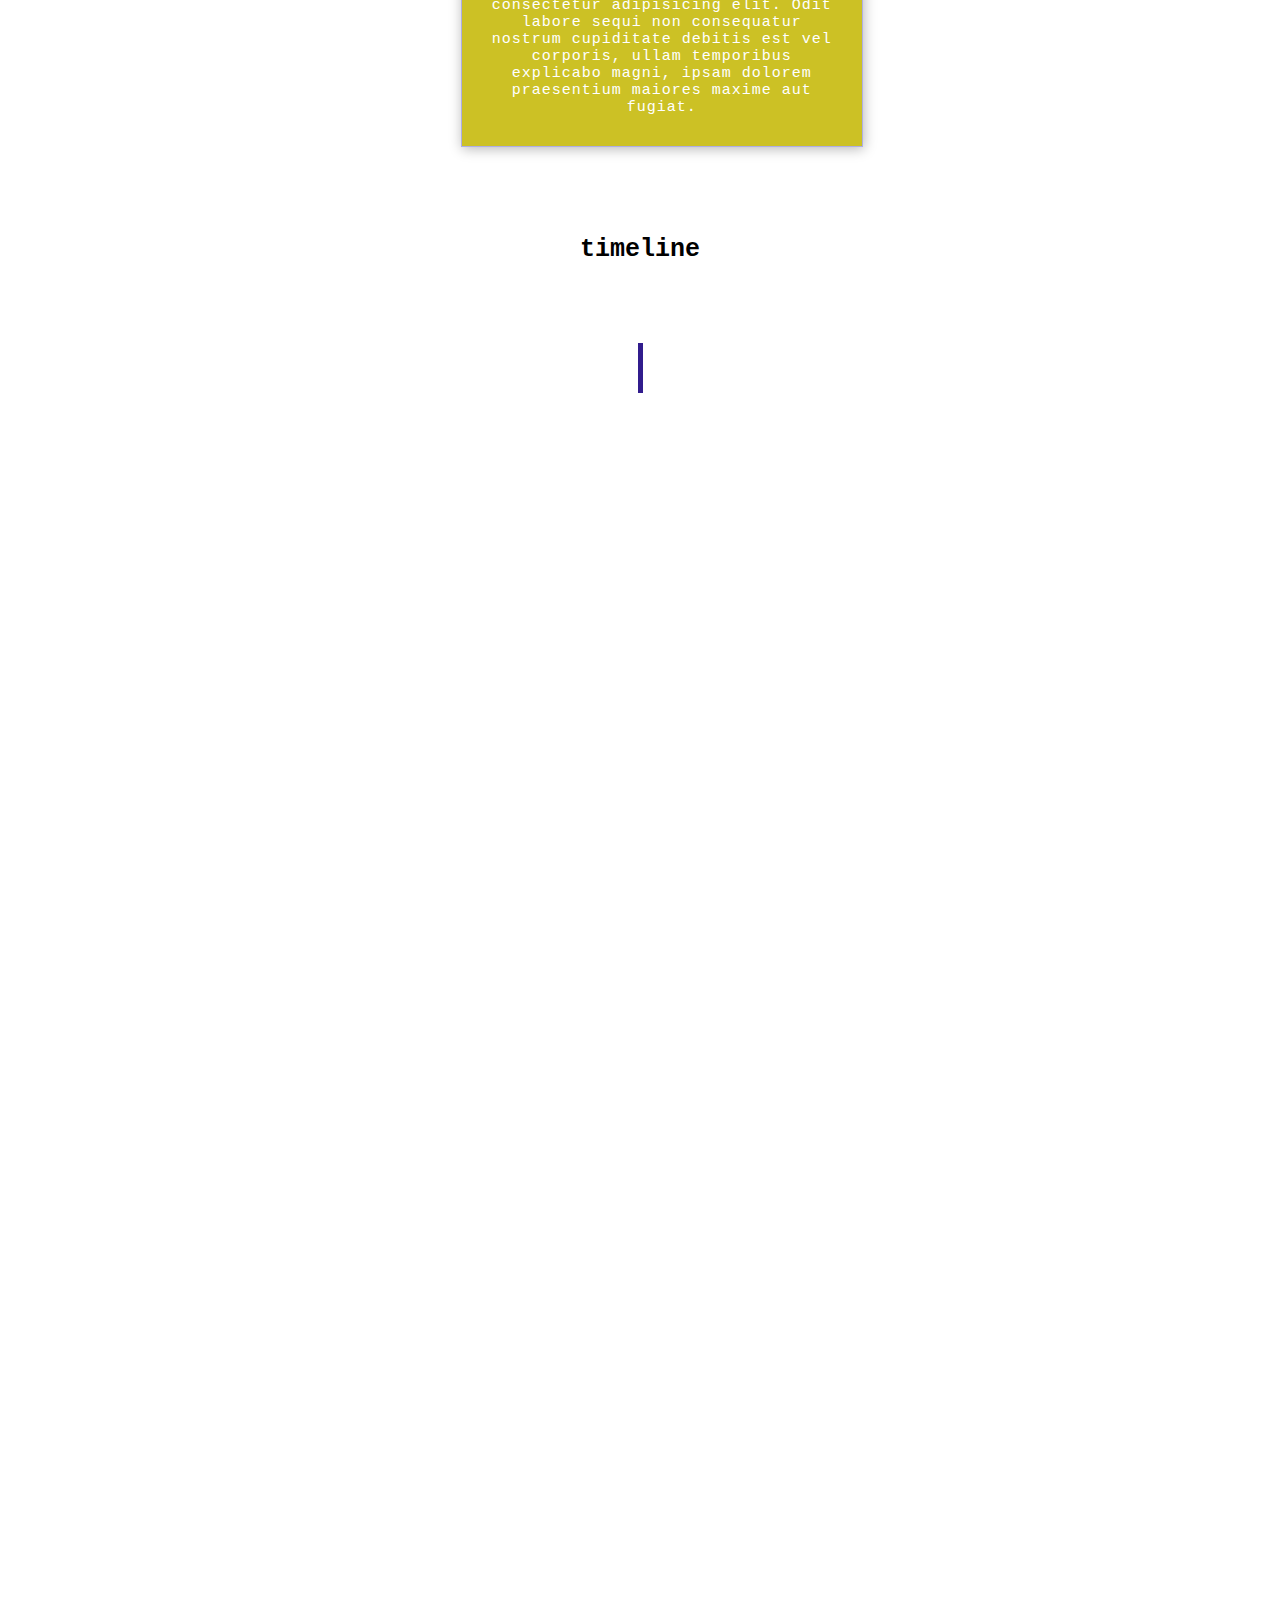
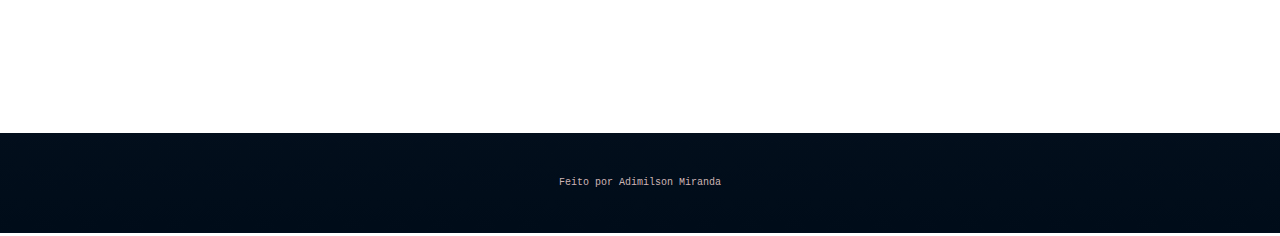
==== commit e2ef0c79: "commit" ====
--- a/index.html
+++ b/index.html
@@ -21,8 +21,8 @@
 
         <ul class="nav-menu">
             <li><a href="#">Home</a></li>
-            <li><a href="#">about</a></li>
-            <li><a href="#">Services</a></li>
+            <li><a href="#">sobre mim</a></li>
+            <li><a href="#">projetos</a></li>
             <li><a href="#">Contacts</a></li>
         </ul>
     </div>
@@ -116,29 +116,8 @@
                 nostrum cupiditate debitis est vel corporis, ullam temporibus explicabo magni, ipsam dolorem praesentium maiores maxime aut fugiat.
             </div>
         </div>
-    </main>
-    <main class="container">
-        <div class="card-container2">
-           <a href="https://github.com/AdimilsonMS/InstagramLoginScreen">
-            <div class="card">
-                <div class="card-wrapper"> 
-                    <h2>Projeto 1</h2>
-                    <p>Vem ver</p>
-                </div>
-            </div>
-            </a>
-            <div class="card-text">
-                Lorem ipsum, dolor sit amet consectetur adipisicing elit. Odit labore sequi non consequatur
-                nostrum cupiditate debitis est vel corporis, ullam temporibus explicabo magni, ipsam dolorem praesentium maiores maxime aut fugiat.
-            </div>
-        </div>
-        <h5>timeline</h5>
-        <div class="container">
-            <div class="top-section">
-            </div>
-        </div>
+        <h6>timeline</h6>
         <div class="timeline">
-            
             <div class="line"></div>
             <div class="section">
                 <div class="bead"></div>
@@ -150,8 +129,6 @@
                     </p>
                 </div>
             </div>
-    
-    
             <div class="section">
                 <div class="bead"></div>
                 <div class="content">
@@ -162,8 +139,6 @@
                     </p>
                 </div>
             </div>
-    
-    
             <div class="section">
                 <div class="bead"></div>
                 <div class="content">
@@ -174,8 +149,6 @@
                     </p>
                 </div>
             </div>
-    
-    
             <div class="section">
                 <div class="bead"></div>
                 <div class="content">
--- a/style.css
+++ b/style.css
@@ -65,7 +65,7 @@
 }
 
 .nav-menu li a:hover{
-    color: #02172d;
+    color: #495360;
 }
 
 .active{
@@ -112,9 +112,9 @@
 }
 
 .header-container {
-    height: 170vh;
+
     width: 100%;
-    margin-top: -80rem;
+    margin-top: 7rem;
     margin-bottom: 30rem;
     background-color: none;
     background-repeat: no-repeat;
@@ -198,7 +198,7 @@
     width: 100%;
     display: flex;
     flex-direction: column;
-    justify-content: space-evenly;
+    justify-content: center;
     background-color: white;
     align-content: flex-start;
     flex-wrap: wrap;
@@ -211,28 +211,13 @@
     justify-content: space-evenly;
     align-items: center;
     height: 400px;
-    width: 35%;
+    width: 400px;
     border: 1.5px solid #aeaee3;
     margin: 4rem;
-    margin-left: 11.5rem;
+    margin-left: 36%;
     margin-bottom: 3rem;
     background-color: rgb(204, 193, 37);
 
-}
-
-.card-container2 {
-    box-shadow: 1px 2px 12px rgba(0, 0, 0, 0.284);
-    display: flex;
-    flex-direction: column;
-    justify-content: space-evenly;
-    align-items: center;
-    height: 400px;
-    width: 35%;
-    border: 1.5px solid #aeaee3;
-    margin-left: 57%;
-    margin-top: -43.1rem;
-    margin-bottom: 3rem;
-    background-color: rgb(108, 119, 238);
 }
 
 .card-container a {
@@ -261,6 +246,7 @@
     transition: 0.5s ease-in-out;
     text-decoration: none;
     border-top: 3rem;
+    box-shadow: 1px 2px 12px rgba(255, 255, 255, 0.284);
 }
 
 .card-text {
@@ -354,7 +340,7 @@
     min-height: 150px;
     margin-bottom: 10rem;
     margin-top: 7rem;
-    padding: 13rem;
+    padding: 6rem;
 }
     
 .line{
@@ -395,7 +381,7 @@
     padding: 1rem;
     border-radius: 1rem;
     align-items: center;
-    min-height: 300px;
+    margin-bottom: -5rem;
 }
 
 
@@ -412,7 +398,7 @@
     border-radius: 50%;
     background-color: rgba(74, 253, 142, 0.403);
     left: 50%;
-    top: 20%;
+    top: 6%;
     transform: translateX(-50%);
 }
 .bead::after{
@@ -431,8 +417,8 @@
     
 .content{
     background-color: rgb(255, 255, 255);
-    height: 25rem;
-    width: 55rem;
+    height: 26rem;
+    width: 62rem;
     box-shadow: 1px 2px 12px rgba(0, 0, 0, 0.284);
     font-size: 17px;
     border-radius: 2%;  
@@ -457,26 +443,21 @@
 
 @media (max-width: 1025px){
 
-
     .card-container{
-        margin-left: 10rem;
-    }
-
-
+        width: 55%;
+        height: 400px;
+        margin-left: 22%
+    }
 
     .timeline{
-        position: relative;
-        min-height: 150px;
         margin-top: 7rem;
-        padding: 1rem;
-        margin-bottom: 25rem;
-
+        padding: 3rem;
     }
         
     .line{
         position: absolute;
         z-index: 2;
-        left: calc(51% - 1px);
+        left: calc(50% - 1px);
         width: 5px;
         top: -50px;
         bottom: -50px;
@@ -500,16 +481,7 @@
     }
         
     .section{
-        display: flex;
-        justify-content: flex-end;
-        opacity: 0;
-        transform: translateX(-100%);
-        transition: 600ms ease;
-        position: relative;
-        z-index: 1;
-        margin: 50px 0;
-        border-radius: 1rem;
-        min-height: 300px;
+        margin-bottom: -5%;
     }
 
 
@@ -519,37 +491,14 @@
     }
         
     .bead{
-        position: absolute;
-        display: block;
-        height: 4rem;
-        width: 4rem;
-        border-radius: 50%;
-        background-color: rgba(74, 253, 142, 0.403);
         left: 51.2%;
-        top: 20%;
-        transform: translateX(-50%);
-    }
-    .bead::after{
-        content: ' ';
-        width: 2rem;
-        height: 2rem;
-        background-color: rgb(49, 28, 141);
-        border-radius: 50%;
-        position: absolute;
-        top: 50%;
-        left: 50%;
-        transform: translate(-50%, -50%);
-        z-index: 100;
-    }
-        
-        
+        top: 2%;
+    }
+   
     .content{
-        background-color: rgb(255, 255, 255);
-        height: 25rem;
+        height: 26rem;
         width: 45%;
-        box-shadow: 1px 2px 12px rgba(0, 0, 0, 0.284);
         font-size: 17px;
-        border-radius: 2%;  
     }
         
     h2,
@@ -581,7 +530,7 @@
         margin-top: 7rem;
         padding: 1rem;
         left:-75%;
-        width: 160%
+        width: 165%
 
     }
         
@@ -590,10 +539,6 @@
         z-index: 2;
         left: calc(49.9% - 1px);
         width: 5px;
-        top: -50px;
-        bottom: -50px;
-        background-color: rgb(49, 28, 141);
-        display: none;  
     }
         
     .line:before,
@@ -625,6 +570,7 @@
         justify-content: flex-start;
         flex-wrap: nowrap;
         flex-direction: row-reverse;
+        margin-bottom: -2%;
     }
 
 
@@ -634,43 +580,16 @@
     }
         
     .bead{
-        position: absolute;
-        display: block;
-        height: 4rem;
-        width: 4rem;
-        border-radius: 50%;
-        background-color: rgba(74, 253, 142, 0.403);
         left: 50%;
-        top: 20%;
-        transform: translateX(-50%);
-    }
-    .bead::after{
-        content: ' ';
-        width: 2rem;
-        height: 2rem;
-        background-color: rgb(49, 28, 141);
-        border-radius: 50%;
-        position: absolute;
-        top: 50%;
-        left: 50%;
-        transform: translate(-50%, -50%);
-        z-index: 100;
-    }
-        
+        top: 6%;
+    }
         
     .content{
-        background-color: rgb(255, 255, 255);
         height: 30rem;
         width: 45%;
-        box-shadow: 1px 2px 12px rgba(0, 0, 0, 0.284);
         font-size: 20px;
         border-radius: 2%;  
     }
-            
-    .show-me:nth-child(n){
-        transform: none;
-        opacity: 1;
-    }
 }
     
 @media (max-width: 781px) {
@@ -678,13 +597,7 @@
     h5{
         left: 45.5%;
     }
-
-
-
-    html {
-        font-size: 50%;
-    }
-
+    
     /* MENU */
     
     h1 {
@@ -740,20 +653,6 @@
     
     }
     
-    .card-container2 {
-        box-shadow: 1px 2px 12px rgba(0, 0, 0, 0.284);
-        display: flex;
-        flex-direction: column;
-        justify-content: space-evenly;
-        align-items: center;
-        height: 450px;
-        width: 70%;
-        border: 1.5px solid #aeaee3;
-        margin-left: 15%;
-        margin-top: 4rem;
-        margin-bottom: 3rem;
-        background-color: rgb(108, 119, 238);
-    }
     .card {
         width: 160px;
         height: 160px;
@@ -815,7 +714,7 @@
     }
 
     .nav-toggle img{
-        width: 40px;
+        width: 30px;
     }
 
     .close,
@@ -854,30 +753,32 @@
     /* MENU */
 
     header{
-        padding: 10px 0;
+        padding: 6px 0;
     }
 
     .container1 img {
         max-width: 280px;
     }
+
     h1 {
-        font-size: 26px;
-        margin-left: -1.5rem;
-        margin-bottom: 1.5rem;
+        font-size: 24px;
+        margin-left: 0;
+        margin-bottom: -0.5rem;
     }
 
     h9 {
-        font-size: 20px;
-        margin-left: -3rem;
+        font-size: 17px;
+        margin-left: 0;
     }
 
     .social-media {
-        margin-left: -1.5rem;
+        margin-left: 0;
+        font-size: 12px;
     }
 
     .social-media a {
         min-width: 2.5rem;
-        margin-top: 2.5rem;
+        margin-top: 1rem;
     }
     .menu {
         padding: 0 2.4ex;
@@ -902,8 +803,8 @@
     /* PROJECTS */
      
     .card {
-        width: 150px;
-        height: 150px;
+        width: 120px;
+        height: 120px;
         box-shadow: 1px 2px 12px rgba(255, 255, 255, 0.284);
     }
 
@@ -947,12 +848,11 @@
         margin-bottom: 20rem;
     }
 
+
     .footer {
         width: 100%;
         height: 50px;
     }
-
-    
 
     .MuiContainer{
         margin: 3rem 0;
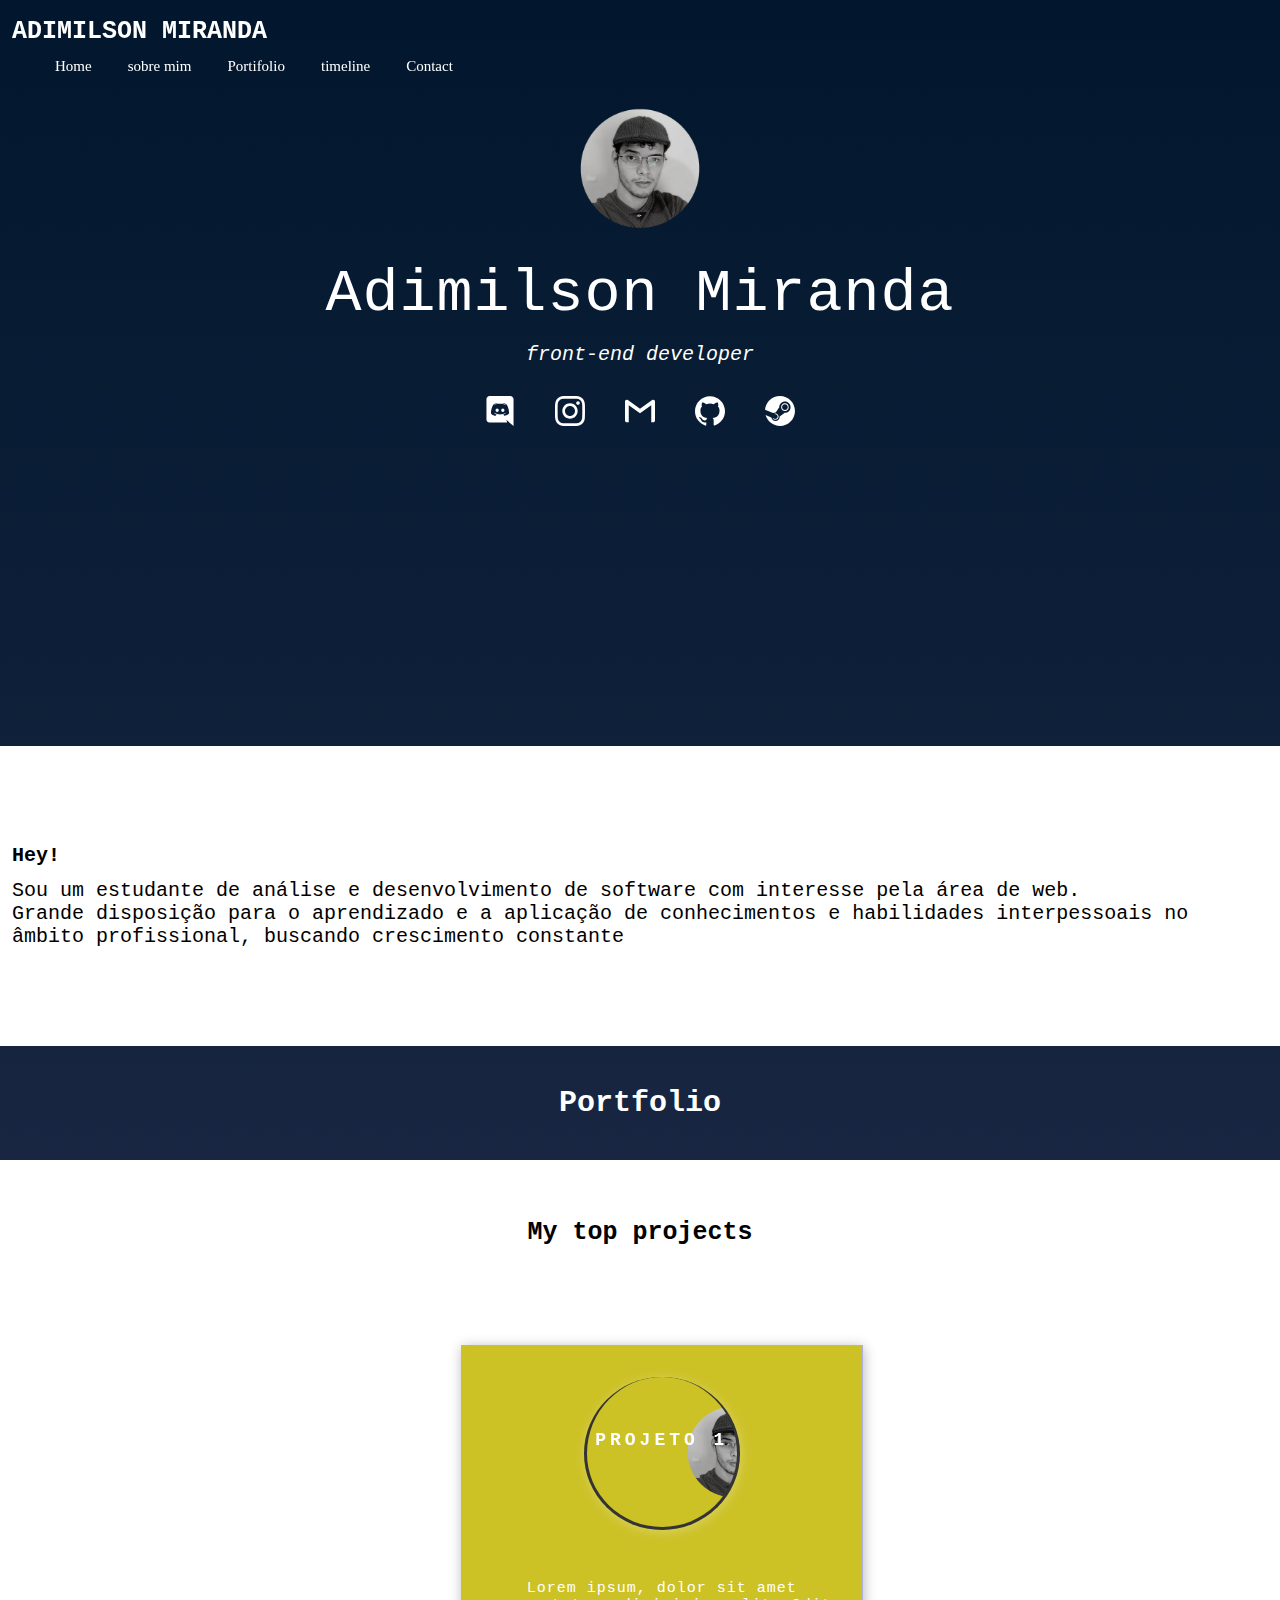
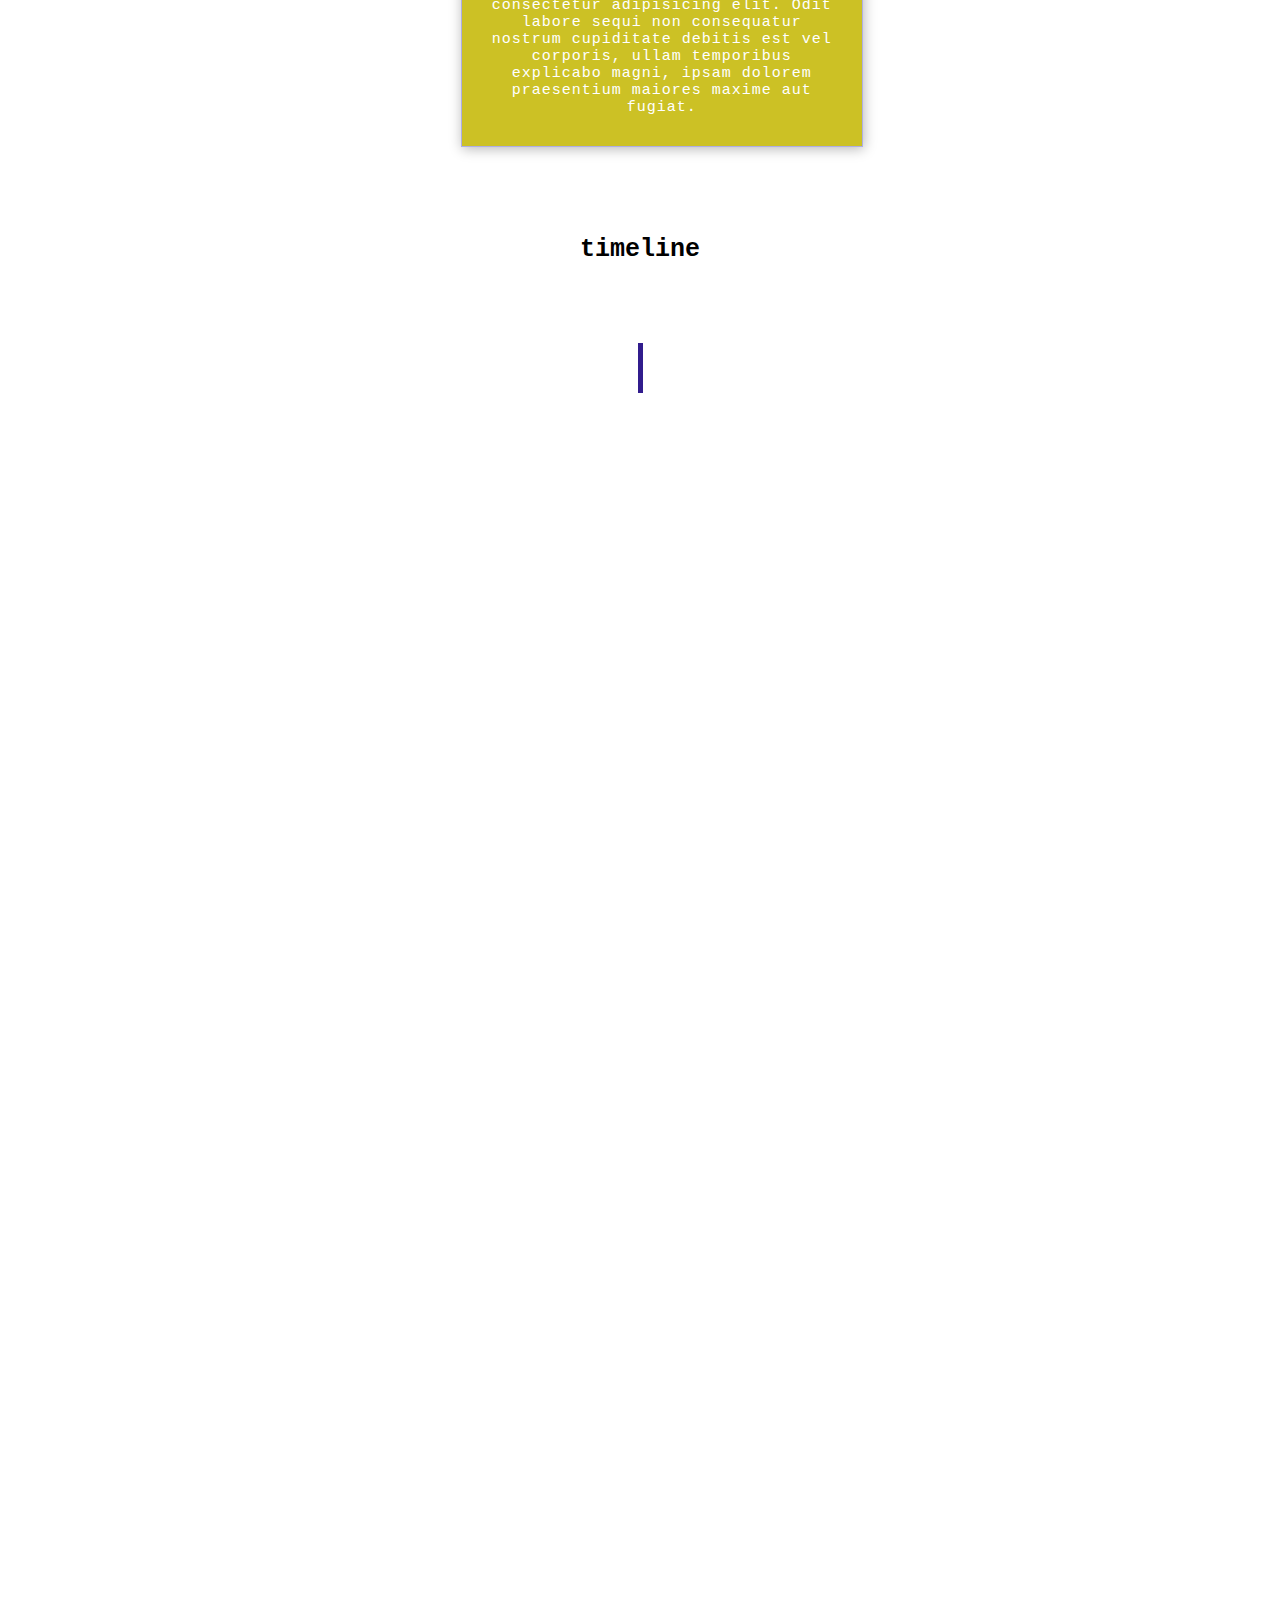
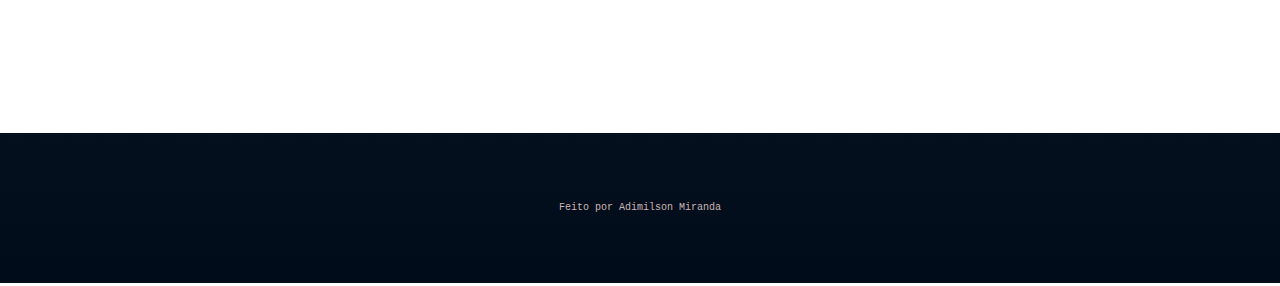
==== commit 4bdc7db2: "commit" ====
--- a/index.html
+++ b/index.html
@@ -9,8 +9,9 @@
 </head>
 <body>
 <header>
-    <div class="logo">
-        <h2>coding tonight</h2>
+    <nav>
+        <div class="logo">
+        <h2>Adimilson Miranda</h2>
     </div>
     <div class="navigation">
         <input type="checkbox" id="nav-checkbox">
@@ -20,10 +21,11 @@
         </label>
 
         <ul class="nav-menu">
-            <li><a href="#">Home</a></li>
-            <li><a href="#">sobre mim</a></li>
-            <li><a href="#">projetos</a></li>
-            <li><a href="#">Contacts</a></li>
+            <li><a href="index.html">Home</a></li>
+            <li><a href="#aboutme">sobre mim</a></li>
+            <li><a href="#portifolio">Portifolio</a></li>
+            <li><a href="#timeline">timeline</a></li>
+            <li><a href="index2.html">Contact</a></li>
         </ul>
     </div>
     <script>
@@ -38,6 +40,8 @@
         });
     });
     </script>  
+    </nav>
+    
 </header>
 </main>
     <div class="header-container">
@@ -61,7 +65,7 @@
                     </svg>
                 </a>
         
-                <a target="_blank" rel="noopener" class="click.email" href="adimilson.m65@gmail.com" title="adimilson.m65@gmail.com">
+                <a target="_blank" rel="noopener" class="click.email" href="mailto:adimilson.m65@gmail.com? subject=subject text" title="adimilson.m65@gmail.com">
                     <svg class="jss17" role="img" viewBox="0 0 24 24">
                         <title>E-mail</title>
                         <path d="M24 4.5v15c0 .85-.65 1.5-1.5 1.5H21V7.387l-9 6.463-9-6.463V21H1.5C.649 21 0 20.35 0 19.5v-15c0-.425.162-.8.431-1.068C.7 3.16 1.076 3 1.5 3H2l10 7.25L22 3h.5c.425 0 .8.162 1.069.432.27.268.431.643.431 1.068z"></path>
@@ -90,15 +94,14 @@
                     <p class="hey">
                         <strong>Hey!</strong>
                     </p>
-                    <p>Lorem ipsum dolor sit amet consectetur adipisicing elit.<br>
-                        Lorem ipsum dolor sit amet consectetur adipisicing elit. Iusto nemo ad 
-                        dolorum recusandae unde nostrum!
+                    <p>Sou um estudante de análise e desenvolvimento de software com interesse pela área de web. <br>
+                        Grande disposição para o aprendizado e a aplicação de conhecimentos e habilidades interpessoais no âmbito profissional, buscando crescimento constante
                     </p>
                 </div>
             </div>
         </div>
-        <div id="portfolio">
-            <h4 class="portifolio">Portfolio</h4>
+        <div>
+            <h4 id="portifolio" class="portifolio">Portfolio</h4>
         </div>
     <main class="container">
         <h6>My top projects</h6>
@@ -116,7 +119,7 @@
                 nostrum cupiditate debitis est vel corporis, ullam temporibus explicabo magni, ipsam dolorem praesentium maiores maxime aut fugiat.
             </div>
         </div>
-        <h6>timeline</h6>
+        <h6 id="timeline" >timeline</h6>
         <div class="timeline">
             <div class="line"></div>
             <div class="section">
--- a/style.css
+++ b/style.css
@@ -35,7 +35,7 @@
 }
 
 .logo{
-    font-size: 10px;
+    font-size: 9px;
     color: #fff;
     text-transform: uppercase;
     font-weight: normal;
@@ -112,7 +112,6 @@
 }
 
 .header-container {
-
     width: 100%;
     margin-top: 7rem;
     margin-bottom: 30rem;
@@ -325,7 +324,7 @@
 
 .footer {
     width: 100%;
-    height: 100px;
+    height: 150px;
     background-color: none;
     display: flex;
     align-items: center;
@@ -428,6 +427,9 @@
 p {
     margin: 1.2rem;
     color: #000;
+}
+h2{
+    font-size: 25px;
 }
     
     
@@ -594,24 +596,19 @@
     
 @media (max-width: 781px) {
 
-    h5{
-        left: 45.5%;
-    }
-    
     /* MENU */
     
     h1 {
-        font-size: 30px;
-        margin-left: -3rem;
+        font-size: 50px;
     }
 
     h9 {
-        font-size: 30px;
-        margin-left: -3rem;
+        font-size: 24px;
+
     }
 
     .social-media {
-        margin-left: -3rem;
+        margin-top: 1rem;
     }
 
     /* PROJECTS */
@@ -682,13 +679,13 @@
         left: 50.02%;
     }
 
-
     header {
         display: block;
     }
 
-    .logo{
-        margin-left: 15px;
+    .logo h2{
+        font-size: 15px;
+        margin-left: 10px;
     }
 
     .nav-menu li a{
@@ -751,9 +748,25 @@
 @media(max-width: 432px){
 
     /* MENU */
+    .timeline{
+        margin-bottom: 15rem;
+    }
+
+    .MuiContainer p {
+        font-size: 21px;
+    }
+
+    .MuiBox{
+        padding-top: 10rem;
+    }
 
     header{
         padding: 6px 0;
+    }
+
+    .logo h2 {
+        margin-top: 9px;
+        margin-bottom: 2rem;
     }
 
     .container1 img {
@@ -791,10 +804,9 @@
     }
 
     .logo{
-        margin-top: -1rem;
-        font-size: 13px;
-        padding: 0 2.4ex;
-    }
+        margin-bottom: -.8rem;
+    }
+
     main {
         width: 100%;
         height: 60px;
@@ -820,18 +832,13 @@
         font-size: 10px;
     }
 
-    
-
     .card:hover > .card-wrapper::before {
         height: 60px;
         width: 60px;
         opacity: 1;
     }
 
-
-
     .header-container {
-        height: 55vh;
         width: 100vw;
         background-size: contain;
         display: flex;
@@ -849,11 +856,6 @@
     }
 
 
-    .footer {
-        width: 100%;
-        height: 50px;
-    }
-
     .MuiContainer{
         margin: 3rem 0;
         width: 100%;
@@ -865,13 +867,6 @@
         margin-left: 2rem;
     }
 
-    .hey{
-        margin-left: 2rem;
-        margin-top: -2rem;
-    }
-
-    
-
     .portifolio {
         font-size: 30px;
     }
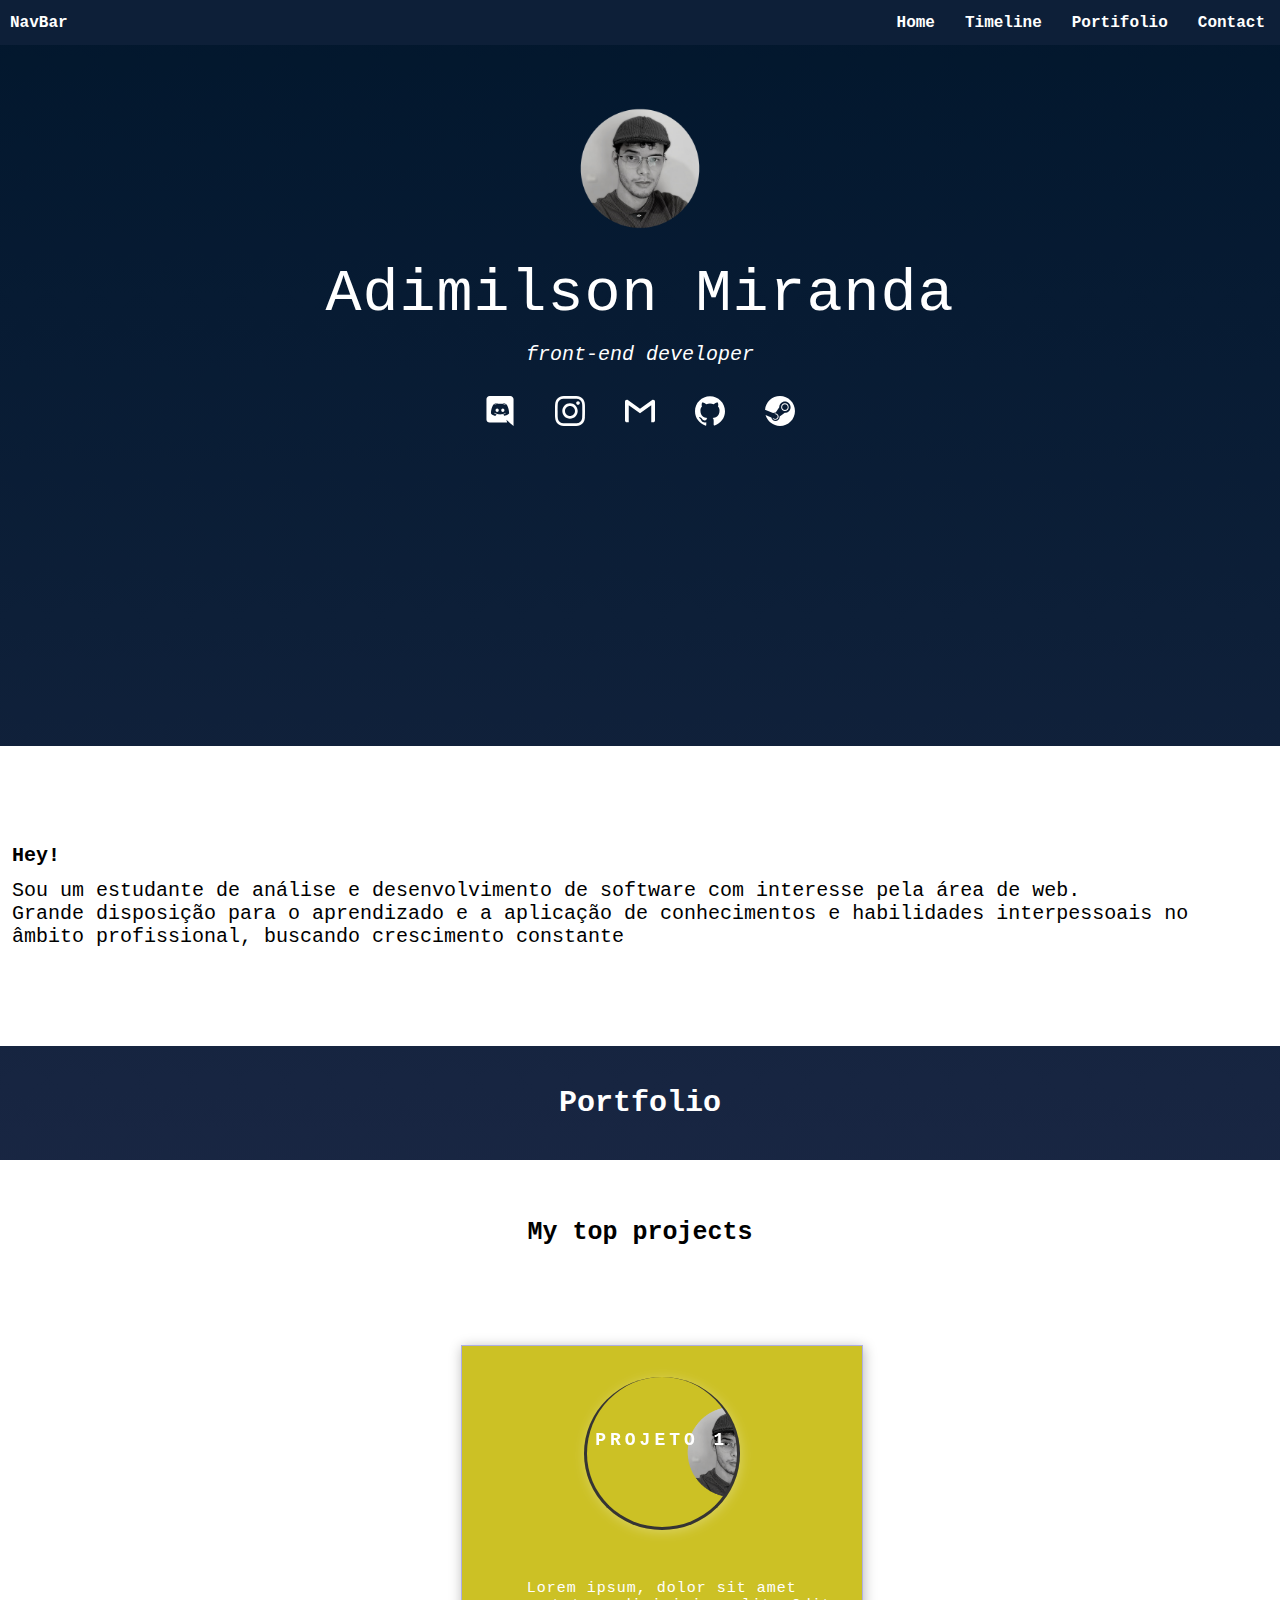
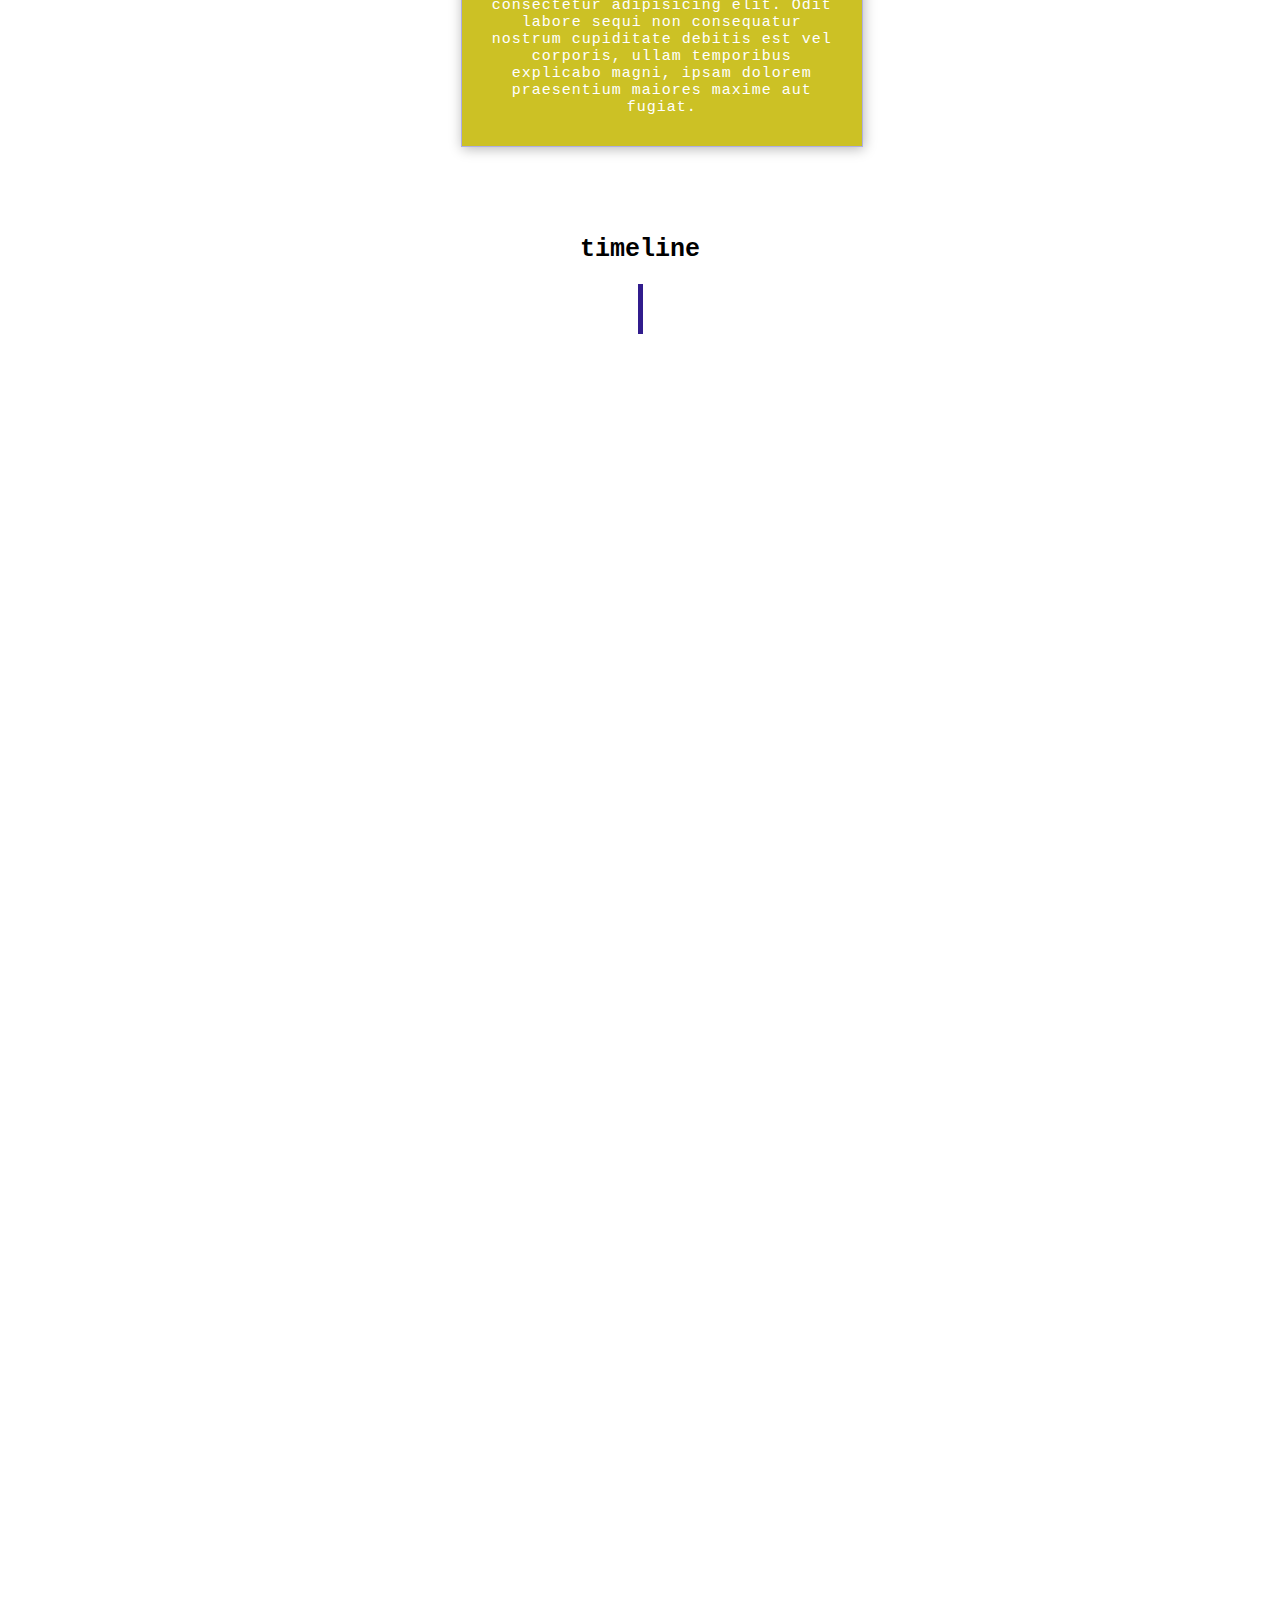
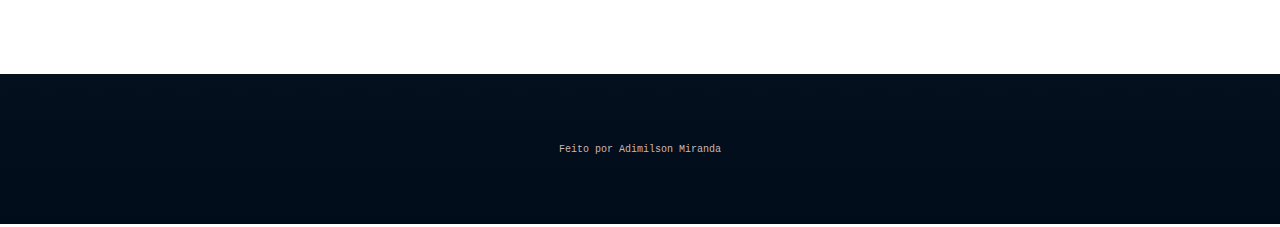
==== commit 33693bf6: "commit" ====
--- a/index.html
+++ b/index.html
@@ -4,45 +4,46 @@
     <meta charset="UTF-8">
     <meta name="viewport" content="width=device-width, initial-scale=1.0">
     <link rel="stylesheet" href="style.css">
-    <script src="https://cdnjs.cloudflare.com/ajax/libs/jquery/3.6.1/jquery.min.js"></script>
+    <link 
+      href='https://unpkg.com/boxicons@2.1.2/css/boxicons.min.css' 
+      rel='stylesheet'
+    />
     <title>Portifolio</title>
 </head>
 <body>
-<header>
-    <nav>
-        <div class="logo">
-        <h2>Adimilson Miranda</h2>
-    </div>
-    <div class="navigation">
-        <input type="checkbox" id="nav-checkbox">
-        <label for="nav-checkbox" class="nav-toggle">
-            <img src="open.png" alt="open menu" class="open">
-            <img src="close.png" alt="close menu" class="close">
-        </label>
-
-        <ul class="nav-menu">
-            <li><a href="index.html">Home</a></li>
-            <li><a href="#aboutme">sobre mim</a></li>
-            <li><a href="#portifolio">Portifolio</a></li>
-            <li><a href="#timeline">timeline</a></li>
-            <li><a href="index2.html">Contact</a></li>
-        </ul>
-    </div>
-    <script>
-    $(document).ready(function(){
-        $(window).bind('scroll', function(){
-            var gap = 50;
-            if($(window).scrollTop() > gap){
-                $('header').addClass('active')
-            } else{
-                $('header').removeClass('active');
-            }
-        });
-    });
-    </script>  
-    </nav>
-    
-</header>
+    <header class="header" id="header">
+        <nav class="nav container">
+            <a href="#" class="nav_logo">NavBar</a>
+            <div class="nav_menu" id="nav_menu">
+                <ul class="nav_list">
+                    <li class="nav_item">
+                        <a href="index.html" class="nav_link">
+                            <i class='bx bx-home nav_icon'></i>
+                            <span class="nav_nome">Home</span>
+                        </a>
+                    </li>
+                    <li class="nav_item">
+                        <a href="#timeline" class="nav_link">
+                            <i class='bx bx-user nav_icon'></i>
+                            <span class="nav_nome">Timeline</span>
+                        </a>
+                    </li>
+                    <li class="nav_item">
+                        <a href="#portifolio" class="nav_link">
+                            <i class='bx bx-book-content nav_icon'></i>
+                            <span class="nav_nome">Portifolio</span>
+                        </a>
+                    </li>
+                    <li class="nav_item">
+                        <a href="index2.html" class="nav_link">
+                            <i class='bx bx-message-square-dots nav_icon' ></i>
+                            <span class="nav_nome">Contact</span>
+                        </a>
+                    </li>
+                </ul>
+            </div>
+        </nav>
+    </header>
 </main>
     <div class="header-container">
         <div class="container1">
@@ -103,7 +104,7 @@
         <div>
             <h4 id="portifolio" class="portifolio">Portfolio</h4>
         </div>
-    <main class="container">
+    <main class="container2">
         <h6>My top projects</h6>
         <div class="card-container">
             <a href="https://github.com/AdimilsonMS/Google.homePage">
@@ -119,7 +120,9 @@
                 nostrum cupiditate debitis est vel corporis, ullam temporibus explicabo magni, ipsam dolorem praesentium maiores maxime aut fugiat.
             </div>
         </div>
-        <h6 id="timeline" >timeline</h6>
+        
+        <section id="timeline">
+            <h6 id="timeline">timeline</h6>
         <div class="timeline">
             <div class="line"></div>
             <div class="section">
@@ -164,10 +167,18 @@
             </div>
          <script src="timeline.js"></script>   
         </div>
+        </section>
     </main>
 </main>
     <footer class="footer">
         Feito por Adimilson Miranda
     </footer>
+
+    <script type="text/javascript">    
+        $('.js-scroll-trigger').click(function() {
+ $('.navbar-collapse').collapse('hide');
+});
+   </script>
+
 </body>
 </html>--- a/style.css
+++ b/style.css
@@ -1,6 +1,7 @@
 html{
     font-size: 10px;
 }
+
 body {
     margin: 0;
     padding: 0;
@@ -15,65 +16,89 @@
 
 /* MENU */
 
-#nav-checkbox, 
-.nav-toggle {
-    display: none;
-}
-
-header {
-    position: fixed !important;
+ul{
+    list-style: none;
+}
+a{
+    text-decoration: none;
+}
+
+.container{
+    margin-right: 1.5rem;
+    margin-left: 1rem;
+    font-size: 16px;
+
+}
+
+.section{
+    padding: 7rem 0 2rem;
+}
+
+.section_title{
+    font-size: 2.5rem;
+    color: #fff;
+    text-align: center;
+    margin-bottom: 1.5rem;
+}
+
+.section_height{
+    height: 100vh;
+}
+
+.header{
+    position: fixed;
     top: 0;
     left: 0;
     width: 100%;
-    display: flex;
-    align-items: center;
+    background-color: #0d1f38;
+    z-index: 100;
+    transition: 0.4s;
+}
+
+.nav{
+    height: 4.5rem;
+    display: flex;
     justify-content: space-between;
-    padding: 4.5px 0;
-    margin:auto;
-    transition: background-color 0.5s ease;
-    z-index: 22;
-}
-
-.logo{
-    font-size: 9px;
+    align-items: center;
+}
+
+.nav_logo{
     color: #fff;
-    text-transform: uppercase;
-    font-weight: normal;
-    
-}
-.nav-menu{
-    border-top: -3rem;
-
-}
-
-.logo h2{
+    font-weight: 700;
+    font-size: 16px;
+}
+
+.nav_nome{
+    font-weight: 600;
+}
+
+.nav_icon{
+    font-size: 1.5rem;
+}
+
+.nav_list,
+.nav_link{
+    display: flex;
+}
+
+.nav_list{
+    justify-content: space-around;
+    column-gap: 3rem;
+}
+
+.nav_link{
+    flex-direction: column;
+    align-items: center;
     color: #fff;
-    
-}
-
-.nav-menu li {
-    display: inline-block;
-    
-}
-
-.nav-menu li a{
-    font-family: Rockwell Extra Bold;
-    color: #fff;
-    text-decoration: none;
-    font-size: 1.5rem;
-    padding: 0 15px;
-}
-
-.nav-menu li a:hover{
-    color: #495360;
-}
-
-.active{
-    background: #071b33;
-}
-
-.active a:hover{
-    color: #fff !important;
+    row-gap: 0.25rem;
+}
+
+.nav_link:hover {
+    color: #5b75ad;
+}
+
+i.nav_icon {
+    display: none;
 }
 
 .container1 img {
@@ -102,14 +127,7 @@
     margin-bottom: 2rem;
 }
 
-.header a {
-    position: fixed;
-    margin: 10px 0;
-    text-decoration: none;
-    text-transform: uppercase;
-    letter-spacing: 4px;
-    font-size: 40px;
-}
+
 
 .header-container {
     width: 100%;
@@ -191,7 +209,7 @@
     width: 100%;
 }
 
-.container {
+.container2 {
     font-size: 10px;
     height:auto;
     width: 100%;
@@ -445,6 +463,11 @@
 
 @media (max-width: 1025px){
 
+    .container{
+        margin-right: 1rem;
+        margin-left: 1rem;
+    }
+    
     .card-container{
         width: 55%;
         height: 400px;
@@ -597,6 +620,33 @@
 @media (max-width: 781px) {
 
     /* MENU */
+
+    .nav_menu{
+        position: fixed;
+        bottom: 0;
+        left: 0;
+        background-color: #0d1f38;
+        width: 100%;
+        margin-left: -4rem;
+        height: 4rem;
+        padding: 0 1rem;
+        display: grid;
+        align-content: center;
+        transition: 0.4s;
+        box-shadow: 0 -1px 12px rgba(59, 59, 59, 0.25);
+    }
+
+    .nav{
+        height: 3rem;
+    }
+
+    i.nav_icon{
+        display: block;
+    }
+
+    .section_title{
+        font-size: 1.5rem;
+    }
     
     h1 {
         font-size: 50px;
@@ -622,7 +672,7 @@
         color: black;
     }
 
-    .container {
+    .container2 {
         font-size: 10px;
         height:auto;
         width: 100%;
@@ -674,18 +724,13 @@
 
 @media only screen and (max-width: 600px){
 
+    .nav_list{
+        justify-content: center;
+
+    }
 
     .bead{
         left: 50.02%;
-    }
-
-    header {
-        display: block;
-    }
-
-    .logo h2{
-        font-size: 15px;
-        margin-left: 10px;
     }
 
     .nav-menu li a{
@@ -801,10 +846,6 @@
     .menu-items ul li a {
         font-size: 11px;
         padding: 0 1.4ex;
-    }
-
-    .logo{
-        margin-bottom: -.8rem;
     }
 
     main {
